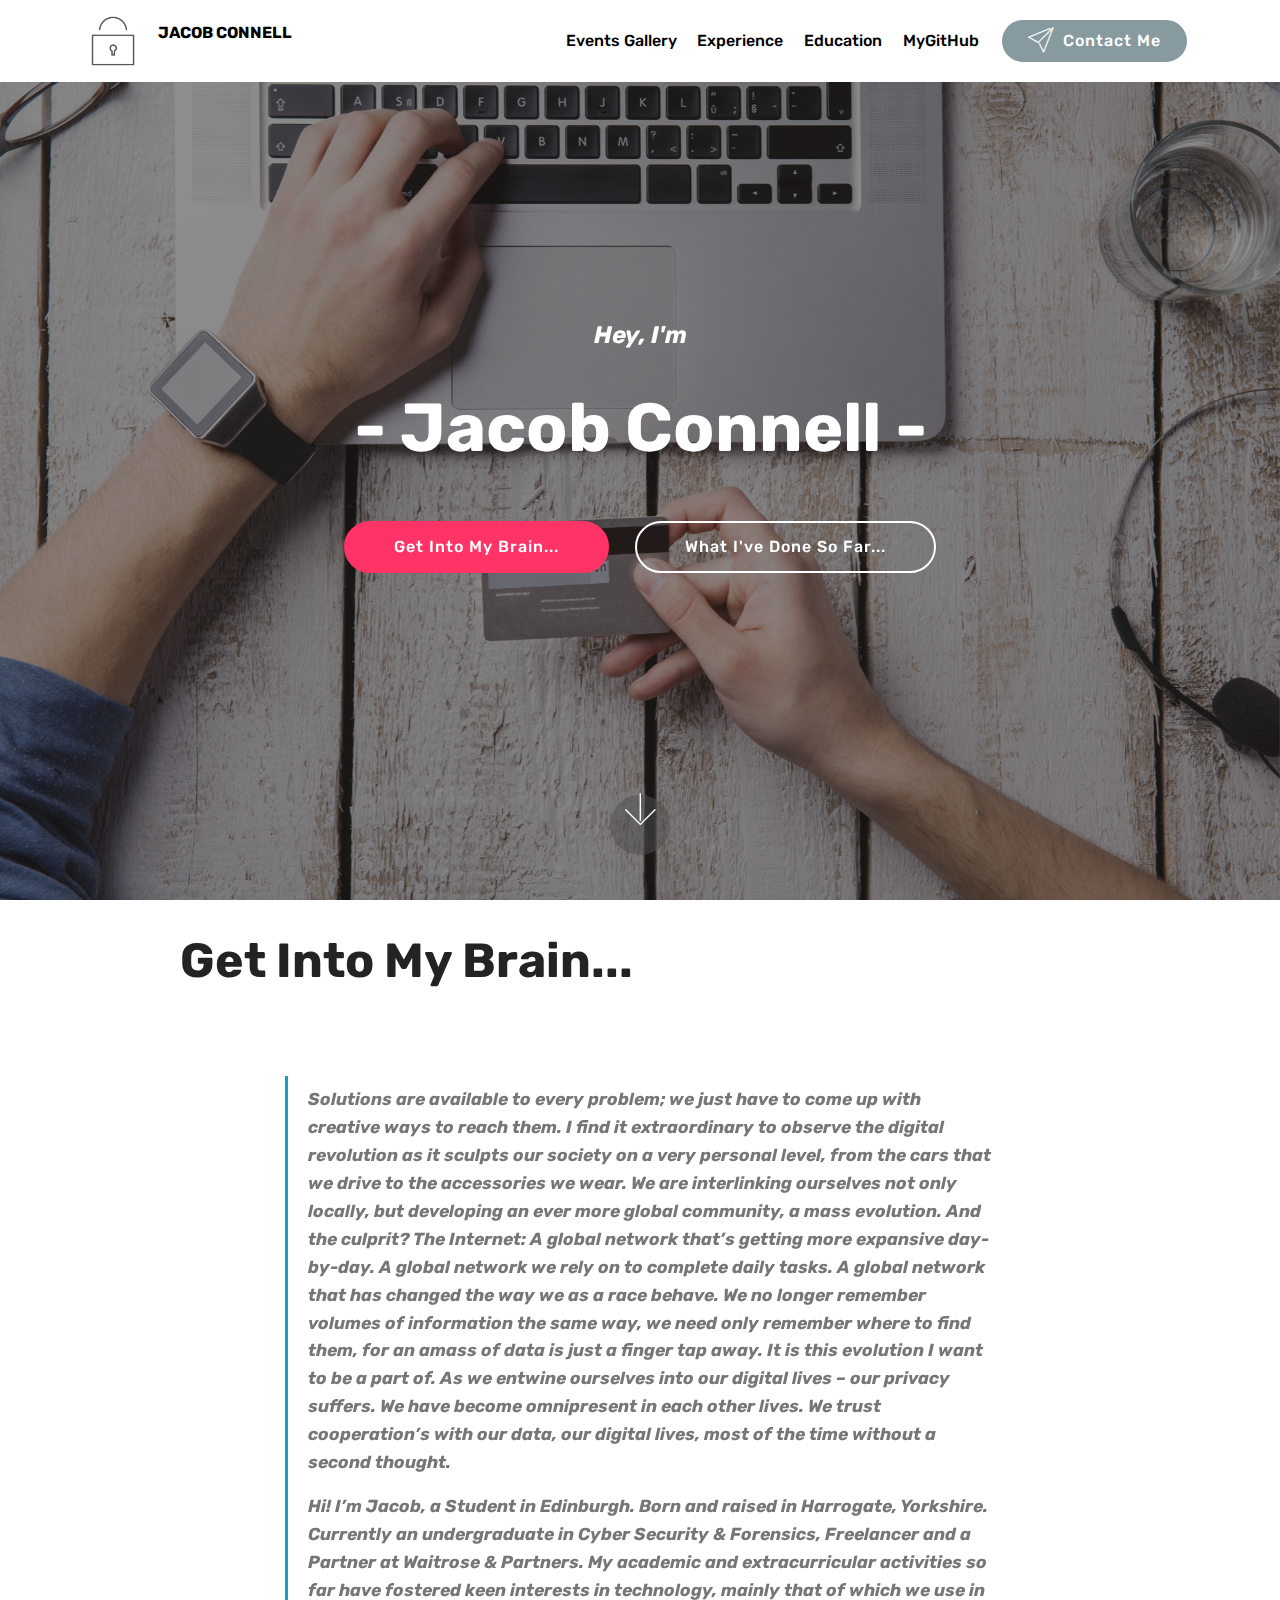
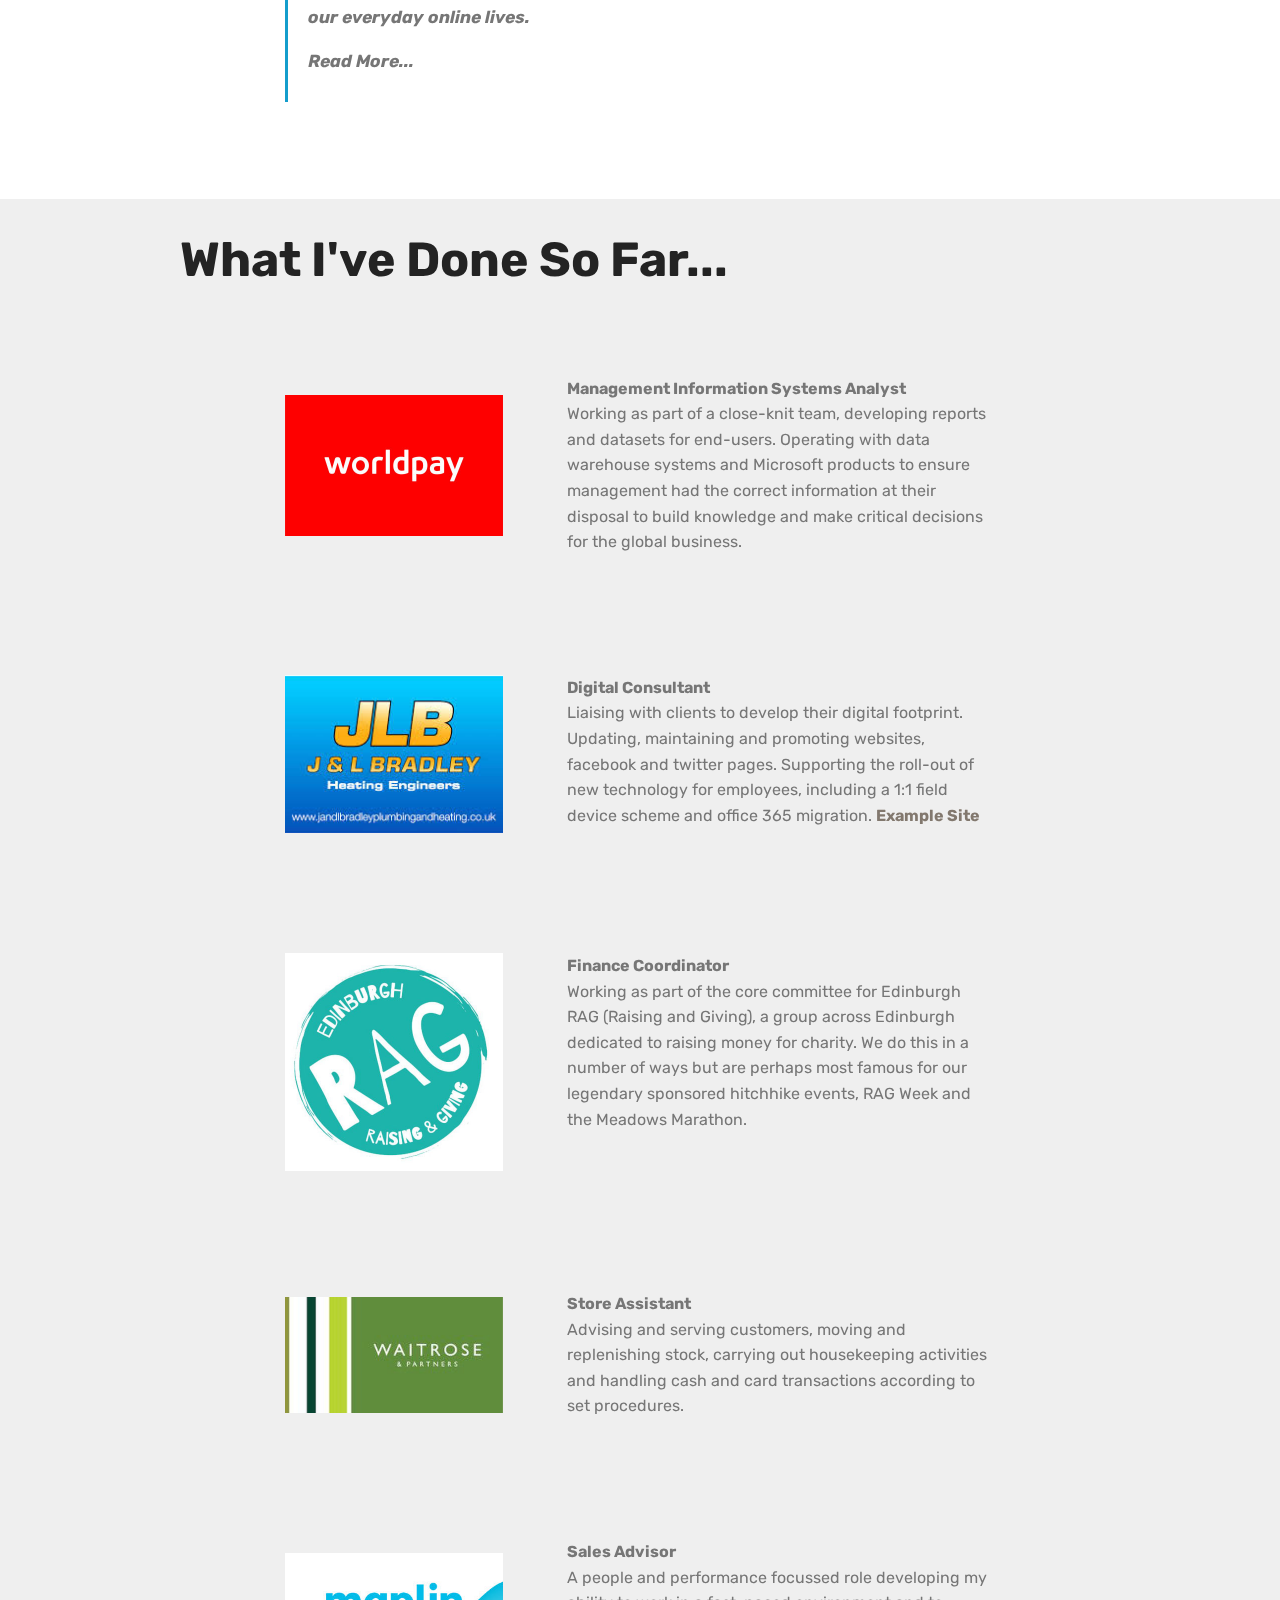
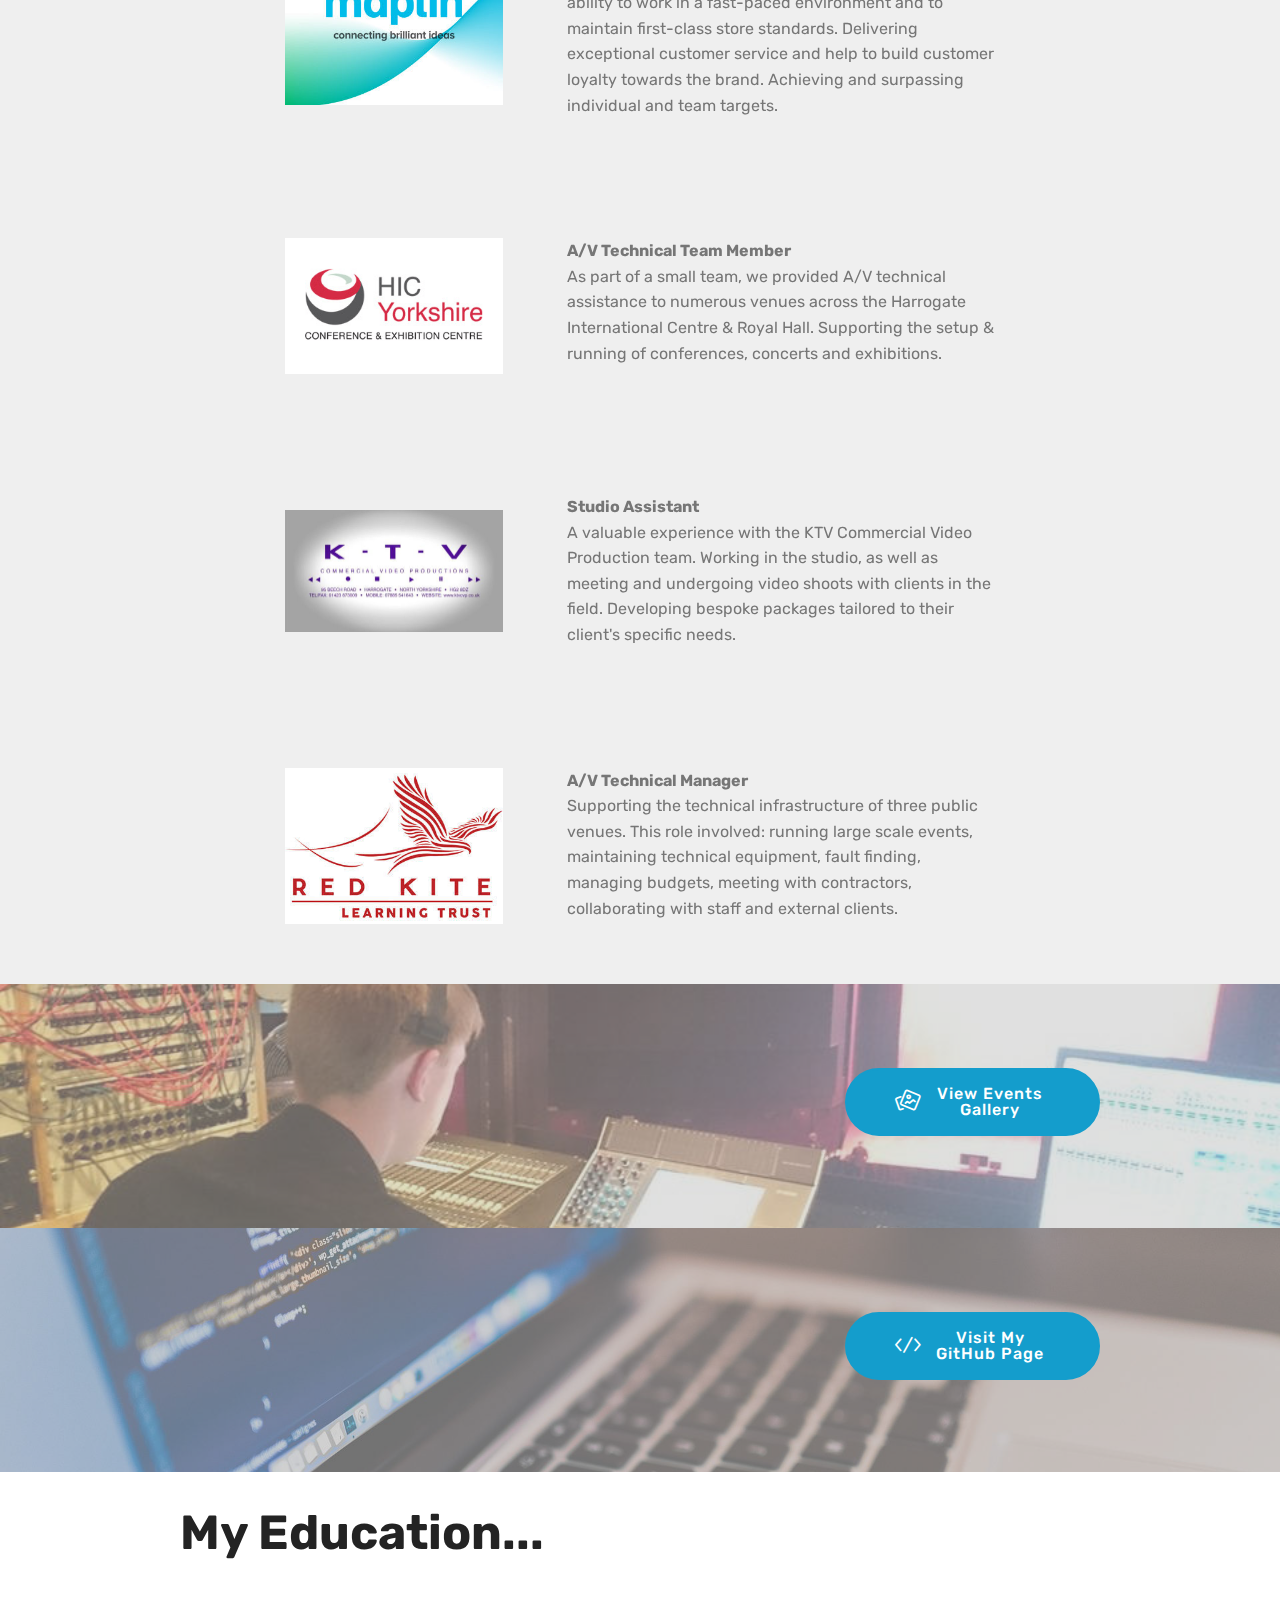
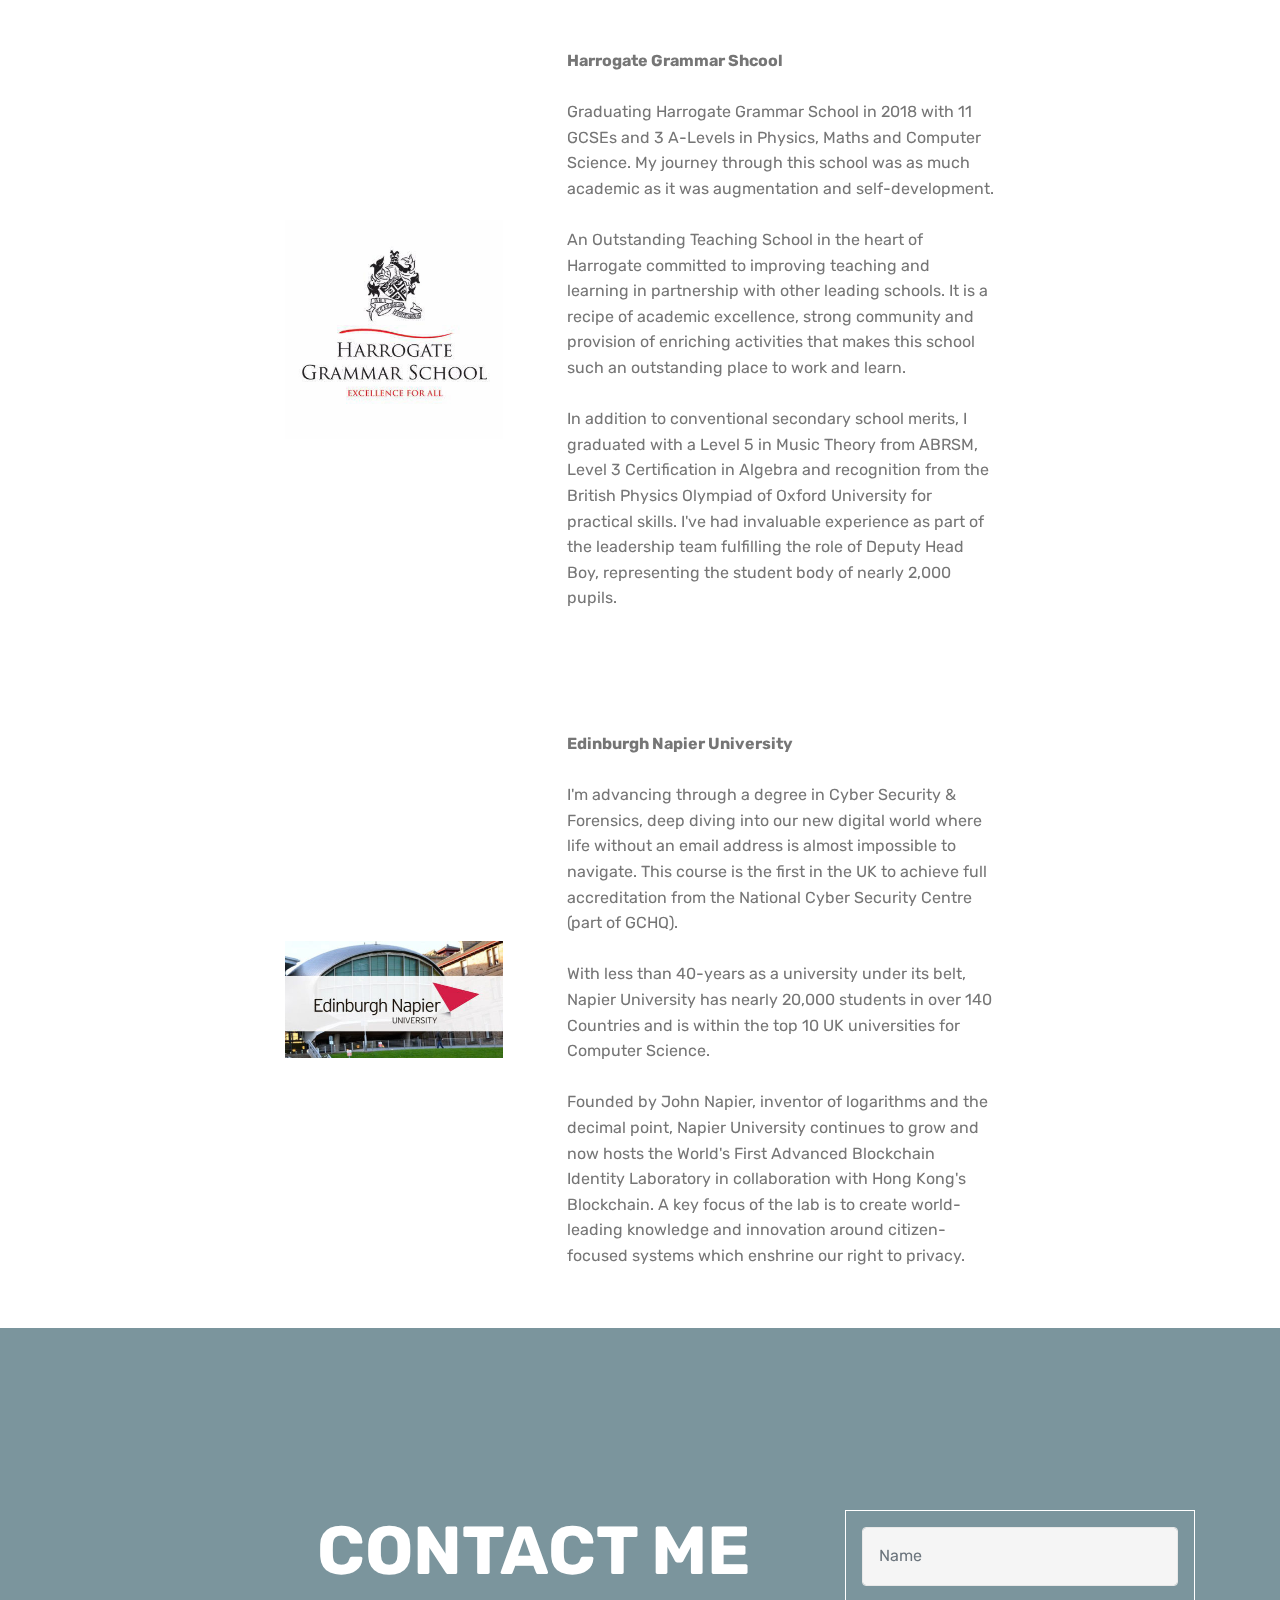
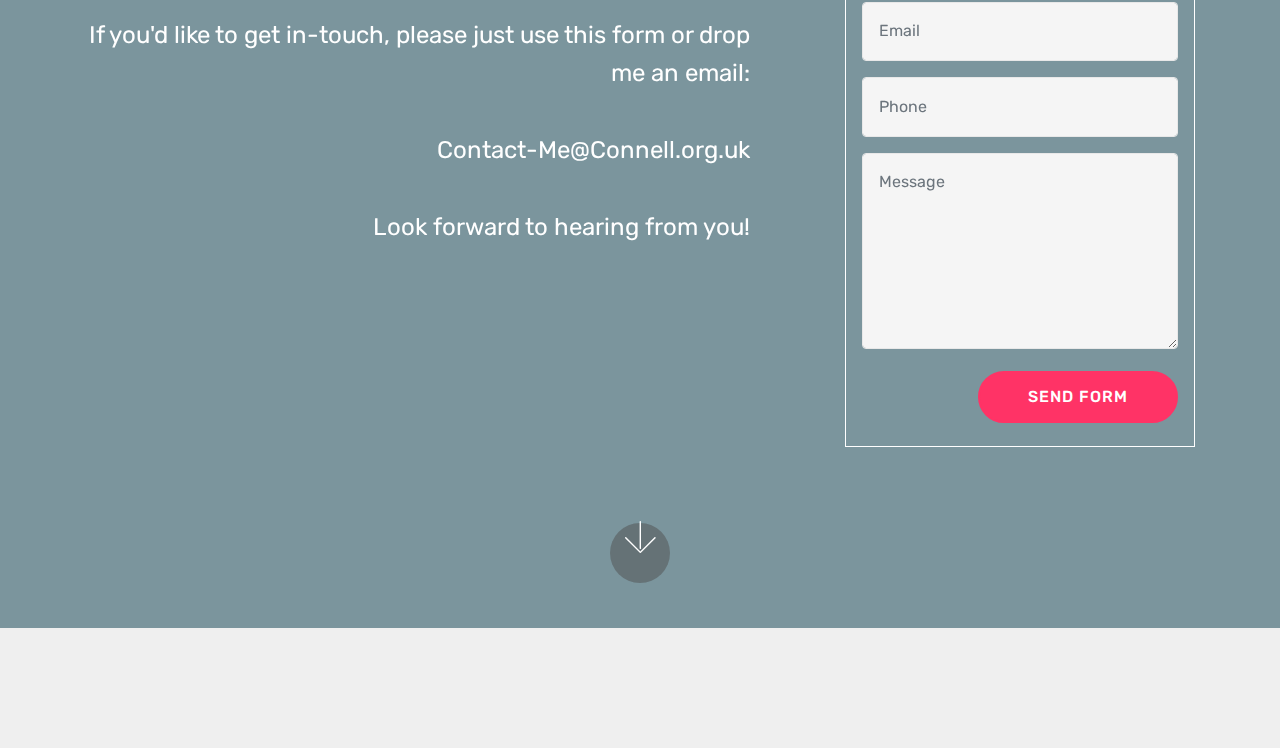
==== index.html @ 8066059d "create github pages" ====
<!DOCTYPE html>
<html >
<head>
  <!-- Site made with Mobirise Website Builder v4.9.1, https://mobirise.com -->
  <meta charset="UTF-8">
  <meta http-equiv="X-UA-Compatible" content="IE=edge">
  <meta name="generator" content="Mobirise v4.9.1, mobirise.com">
  <meta name="viewport" content="width=device-width, initial-scale=1, minimum-scale=1">
  <link rel="shortcut icon" href="assets/images/confidential-122x122.png" type="image/x-icon">
  <meta name="description" content="">
  <title>Home</title>
  <link rel="stylesheet" href="assets/web/assets/mobirise-icons-bold/mobirise-icons-bold.css">
  <link rel="stylesheet" href="assets/web/assets/mobirise-icons/mobirise-icons.css">
  <link rel="stylesheet" href="assets/tether/tether.min.css">
  <link rel="stylesheet" href="assets/bootstrap/css/bootstrap.min.css">
  <link rel="stylesheet" href="assets/bootstrap/css/bootstrap-grid.min.css">
  <link rel="stylesheet" href="assets/bootstrap/css/bootstrap-reboot.min.css">
  <link rel="stylesheet" href="assets/dropdown/css/style.css">
  <link rel="stylesheet" href="https://netdna.bootstrapcdn.com/font-awesome/4.0.3/css/font-awesome.css">
  <link rel="stylesheet" href="assets/social-feed-plugin/jquery.socialfeed.css">
  <link rel="stylesheet" href="assets/social-feed-plugin/style.css">
  <link rel="stylesheet" href="assets/theme/css/style.css">
  <link rel="stylesheet" href="assets/mobirise/css/mbr-additional.css" type="text/css">
  
  
  
</head>
<body>

<!-- Google Analytics -->
<!-- Global site tag (gtag.js) - Google Analytics -->
<script async src="https://www.googletagmanager.com/gtag/js?id=UA-133377759-1"></script>
<script>
  window.dataLayer = window.dataLayer || [];
  function gtag(){dataLayer.push(arguments);}
  gtag('js', new Date());

  gtag('config', 'UA-133377759-1');
</script>


<!-- /Google Analytics -->


  <section class="menu cid-rgsV8tblr8" once="menu" id="menu2-0">

    

    <nav class="navbar navbar-expand beta-menu navbar-dropdown align-items-center navbar-fixed-top navbar-toggleable-sm">
        <button class="navbar-toggler navbar-toggler-right" type="button" data-toggle="collapse" data-target="#navbarSupportedContent" aria-controls="navbarSupportedContent" aria-expanded="false" aria-label="Toggle navigation">
            <div class="hamburger">
                <span></span>
                <span></span>
                <span></span>
                <span></span>
            </div>
        </button>
        <div class="menu-logo">
            <div class="navbar-brand">
                <span class="navbar-logo">
                    <a href="#top">
                        <img src="assets/images/confidential-122x122.png" alt="Mobirise" title="" style="height: 4.1rem;">
                    </a>
                </span>
                <span class="navbar-caption-wrap"><a class="navbar-caption text-black display-4" href="index.html"><p>JACOB CONNELL&nbsp;&nbsp;&nbsp;&nbsp;</p></a></span>
            </div>
        </div>
        <div class="collapse navbar-collapse" id="navbarSupportedContent">
            <ul class="navbar-nav nav-dropdown" data-app-modern-menu="true"><li class="nav-item"><a class="nav-link link text-black display-4" href="page2.html#header16-d">
                        Events Gallery</a></li><li class="nav-item"><a class="nav-link link text-black display-4" href="index.html#header16-2">
                        Experience</a></li>
                <li class="nav-item">
                    <a class="nav-link link text-black display-4" href="index.html#header16-9">
                        Education</a>
                </li><li class="nav-item"><a class="nav-link link text-black display-4" href="https://github.com/CrypticJC" target="_blank">
                        MyGitHub</a></li></ul>
            <div class="navbar-buttons mbr-section-btn"><a class="btn btn-sm btn-warning display-4" href="mailto:Contact-Me@Connell.org.uk"><span class="mbri-paper-plane mbr-iconfont mbr-iconfont-btn"></span>
                    
                    Contact Me</a></div>
        </div>
    </nav>
</section>

<section class="engine"><a href="https://mobirise.info/m">free website design templates</a></section><section class="cid-rgsV8WTUc8 mbr-fullscreen mbr-parallax-background" id="header2-1">

    

    <div class="mbr-overlay" style="opacity: 0.5; background-color: rgb(35, 35, 35);"></div>

    <div class="container align-center">
        <div class="row justify-content-md-center">
            <div class="mbr-white col-md-10">
                <h1 class="mbr-section-title mbr-bold pb-3 mbr-fonts-style display-5"><em>
                    Hey, I'm</em><br></h1>
                
                <p class="mbr-text pb-3 mbr-fonts-style display-1"><strong>- Jacob Connell -</strong></p>
                <div class="mbr-section-btn"><a class="btn btn-md btn-secondary display-4" href="index.html#header16-g">Get Into My Brain...</a>
                    <a class="btn btn-md btn-white-outline display-4" href="index.html#header16-2">What I've Done So Far...</a></div>
            </div>
        </div>
    </div>
    <div class="mbr-arrow hidden-sm-down" aria-hidden="true">
        <a href="#next">
            <i class="mbri-down mbr-iconfont"></i>
        </a>
    </div>
</section>

<section class="header1 cid-rgtvoxZglr" id="header16-g">

    

    

    <div class="container">
        <div class="row justify-content-md-center">
            <div class="col-md-10 align-center">
                
                <h3 class="mbr-section-subtitle mbr-light pb-3 mbr-fonts-style display-2"><strong>
                    Get Into My Brain...</strong></h3>
                
                
            </div>
        </div>
    </div>

</section>

<section class="mbr-section article content1 cid-rgtvmTHCCK" id="content2-f">

     

    <div class="container">
        <div class="media-container-row">
            <div class="mbr-text col-12 col-md-8 mbr-fonts-style display-7">
                <blockquote><p><strong>Solutions are available to every problem; we just have to come up with creative ways to reach them. I find it extraordinary to observe the digital revolution as it sculpts our society on a very personal level, from the cars that we drive to the accessories we wear. We are interlinking ourselves not only locally, but developing an ever more global community, a mass evolution. And the culprit? The Internet: A global network that’s getting more expansive day-by-day. A global network we rely on to complete daily tasks. A global network that has changed the way we as a race behave. We no longer remember volumes of information the same way, we need only remember where to find them, for an amass of data is just a finger tap away. It is this evolution I want to be a part of. As we entwine ourselves into our digital lives – our privacy suffers. We have become omnipresent in each other lives. We trust cooperation’s with our data, our digital lives, most of the time without a second thought.&nbsp;</strong></p><p><strong>Hi! I’m Jacob, a Student in Edinburgh. Born and raised in Harrogate, Yorkshire. Currently an undergraduate in Cyber Security &amp; Forensics, Freelancer and a Partner at Waitrose &amp; Partners. My academic and extracurricular activities so far have fostered keen interests in technology, mainly that of which we use in our everyday online lives.</strong></p><p><strong>Read More...</strong></p></blockquote>
            </div>
        </div>
    </div>
</section>

<section class="header1 cid-rgt0qNgAYO" id="header16-2">

    

    

    <div class="container">
        <div class="row justify-content-md-center">
            <div class="col-md-10 align-center">
                
                <h3 class="mbr-section-subtitle mbr-light pb-3 mbr-fonts-style display-2"><strong>
                    What I've Done So Far...</strong></h3>
                
                
            </div>
        </div>
    </div>

</section>

<section class="mbr-section content6 cid-rgt3Viurbz" id="content6-3">
    
     
    
    <div class="container">
        <div class="media-container-row">
            <div class="col-12 col-md-8">
                <div class="media-container-row">
                    <div class="mbr-figure" style="width: 60%;">
                      <a href="https://www.worldpay.com/uk" target="_blank"><img src="assets/images/wp-logo-white-rgb-lowres-436x282.jpg" alt="" title=""></a>  
                    </div>
                    <div class="media-content">
                        <div class="mbr-section-text">
                            <p class="mbr-text mb-0 mbr-fonts-style display-7">
                               <strong>Management Information Systems Analyst&nbsp;</strong><br>Working as part of a close-knit team, developing reports and datasets for end-users. Operating with data warehouse systems and Microsoft products to ensure management had the correct information at their disposal to build knowledge and make critical decisions for the global business.&nbsp;<br></p>
                        </div>
                    </div>
                </div>
            </div>
        </div>
    </div>
</section>

<section class="mbr-section content6 cid-rgt6ATQPIJ" id="content6-5">
    
     
    
    <div class="container">
        <div class="media-container-row">
            <div class="col-12 col-md-8">
                <div class="media-container-row">
                    <div class="mbr-figure" style="width: 60%;">
                      <a href="http://www.jandlbradleyplumbingandheating.co.uk" target="_blank"><img src="assets/images/images-225x225.jpg" alt="" title=""></a>  
                    </div>
                    <div class="media-content">
                        <div class="mbr-section-text">
                            <p class="mbr-text mb-0 mbr-fonts-style display-7"><strong>Digital Consultant</strong><br>Liaising with clients to develop their digital footprint. Updating, maintaining and promoting websites, facebook and twitter pages. Supporting the roll-out of new technology for employees, including a 1:1 field device scheme and office 365 migration. <a href="http://www.jandlbradleyplumbingandheating.co.uk" target="_blank" class="text-info"><strong>Example Site</strong></a><br></p>
                        </div>
                    </div>
                </div>
            </div>
        </div>
    </div>
</section>

<section class="mbr-section content6 cid-rmAKHn7JYT" id="content6-d">
    
     
    
    <div class="container">
        <div class="media-container-row">
            <div class="col-12 col-md-8">
                <div class="media-container-row">
                    <div class="mbr-figure" style="width: 60%;">
                      <a href="https://www.edinburghrag.org.uk"><img src="assets/images/cee744cd48674732ab74bb85434cc885-436x436.jpg" alt="" title=""></a>  
                    </div>
                    <div class="media-content">
                        <div class="mbr-section-text">
                            <p class="mbr-text mb-0 mbr-fonts-style display-7">
                               <strong>Finance Coordinator&nbsp;</strong><br>Working as part of the core committee for Edinburgh RAG (Raising and Giving), a group across Edinburgh dedicated to raising money for charity. We do this in a number of ways but are perhaps most famous for our legendary sponsored hitchhike events, RAG Week and the Meadows Marathon.<br></p>
                        </div>
                    </div>
                </div>
            </div>
        </div>
    </div>
</section>

<section class="mbr-section content6 cid-rgt8DxY4X2" id="content6-6">
    
     
    
    <div class="container">
        <div class="media-container-row">
            <div class="col-12 col-md-8">
                <div class="media-container-row">
                    <div class="mbr-figure" style="width: 60%;">
                      <a href="https://waitrose.com" target="_blank"><img src="assets/images/waitrose-13178388707029-thumb-273x146.jpg" alt="" title=""></a>  
                    </div>
                    <div class="media-content">
                        <div class="mbr-section-text">
                            <p class="mbr-text mb-0 mbr-fonts-style display-7">
                               <strong>Store Assistant</strong><br>Advising and serving customers, moving and replenishing stock, carrying out housekeeping activities and handling cash and card transactions according to set procedures. <br></p>
                        </div>
                    </div>
                </div>
            </div>
        </div>
    </div>
</section>

<section class="mbr-section content6 cid-rgt99WGCuL" id="content6-7">
    
     
    
    <div class="container">
        <div class="media-container-row">
            <div class="col-12 col-md-8">
                <div class="media-container-row">
                    <div class="mbr-figure" style="width: 60%;">
                      <a href="https://www.maplin.co.uk" target="_blank"><img src="assets/images/pic12-368x256.jpg" alt="" title=""></a>  
                    </div>
                    <div class="media-content">
                        <div class="mbr-section-text">
                            <p class="mbr-text mb-0 mbr-fonts-style display-7">
                               <strong>Sales Advisor</strong><br>A people and performance focussed role developing my ability to work in a fast-paced environment and to maintain first-class store standards. Delivering exceptional customer service and help to build customer loyalty towards the brand. Achieving and surpassing individual and team targets.<br></p>
                        </div>
                    </div>
                </div>
            </div>
        </div>
    </div>
</section>

<section class="mbr-section content6 cid-rhHjctAVKd" id="content6-e">
    
     
    
    <div class="container">
        <div class="media-container-row">
            <div class="col-12 col-md-8">
                <div class="media-container-row">
                    <div class="mbr-figure" style="width: 60%;">
                      <a href="https://www.harrogateconventioncentre.co.uk" target="_blank"><img src="assets/images/hic-305x190.png" alt="" title=""></a>  
                    </div>
                    <div class="media-content">
                        <div class="mbr-section-text">
                            <p class="mbr-text mb-0 mbr-fonts-style display-7">
                               <strong>A/V Technical Team Member &nbsp;</strong><br>As part of a small team, we provided A/V technical assistance to numerous venues across the Harrogate International Centre &amp; Royal Hall. Supporting the setup &amp; running of conferences, concerts and exhibitions.&nbsp;<br></p>
                        </div>
                    </div>
                </div>
            </div>
        </div>
    </div>
</section>

<section class="mbr-section content6 cid-rhHjc05Zqj" id="content6-d">
    
     
    
    <div class="container">
        <div class="media-container-row">
            <div class="col-12 col-md-8">
                <div class="media-container-row">
                    <div class="mbr-figure" style="width: 60%;">
                      <a href="https://www.ktvcvp.co.uk/" target="_blank"><img src="assets/images/preview-436x245.jpg" alt="" title=""></a>  
                    </div>
                    <div class="media-content">
                        <div class="mbr-section-text">
                            <p class="mbr-text mb-0 mbr-fonts-style display-7">
                               <strong>Studio Assistant</strong><br>A valuable experience with the KTV Commercial Video Production team. Working in the studio, as well as meeting and undergoing video shoots with clients in the field. Developing bespoke packages tailored to their client's specific needs.&nbsp;<br></p>
                        </div>
                    </div>
                </div>
            </div>
        </div>
    </div>
</section>

<section class="mbr-section content6 cid-rhHjfNu4m3" id="content6-g">
    
     
    
    <div class="container">
        <div class="media-container-row">
            <div class="col-12 col-md-8">
                <div class="media-container-row">
                    <div class="mbr-figure" style="width: 60%;">
                      <a href="http://www.rklt.co.uk/" target="_blank"><img src="assets/images/red-kite-learning-trust-logo-354x253.jpg" alt="" title=""></a>  
                    </div>
                    <div class="media-content">
                        <div class="mbr-section-text">
                            <p class="mbr-text mb-0 mbr-fonts-style display-7">
                               <strong>A/V Technical Manager</strong><br>Supporting the technical infrastructure of three public venues. This role involved: running large scale events, maintaining technical equipment, fault finding, managing budgets, meeting with contractors, collaborating with staff and external clients.&nbsp;<br></p>
                        </div>
                    </div>
                </div>
            </div>
        </div>
    </div>
</section>

<section class="mbr-section info1 cid-rhSJeioAJo" id="info1-f">

    

    <div class="mbr-overlay" style="opacity: 0.5; background-color: rgb(193, 193, 193);">
    </div>
    <div class="container">
        <div class="row justify-content-center content-row">
            <div class="media-container-column title col-12 col-lg-7 col-md-6">
                
                
            </div>
            <div class="media-container-column col-12 col-lg-3 col-md-4">
                <div class="mbr-section-btn align-right py-4"><a class="btn btn-primary display-4" href="page2.html#header16-d"><span class="mbrib-image-gallery mbr-iconfont mbr-iconfont-btn"></span>View Events Gallery</a></div>
            </div>
        </div>
    </div>
</section>

<section class="mbr-section info1 cid-rhSLltvvOw" id="info1-d">

    

    <div class="mbr-overlay" style="opacity: 0.5; background-color: rgb(193, 193, 193);">
    </div>
    <div class="container">
        <div class="row justify-content-center content-row">
            <div class="media-container-column title col-12 col-lg-7 col-md-6">
                
                
            </div>
            <div class="media-container-column col-12 col-lg-3 col-md-4">
                <div class="mbr-section-btn align-right py-4"><a class="btn btn-primary display-4" href="https://github.com/CrypticJC" target="_blank"><span class="mbrib-code mbr-iconfont mbr-iconfont-btn"></span>Visit My GitHub Page</a></div>
            </div>
        </div>
    </div>
</section>

<section class="header1 cid-rgtczKcoGh" id="header16-9">

    

    

    <div class="container">
        <div class="row justify-content-md-center">
            <div class="col-md-10 align-center">
                
                <h3 class="mbr-section-subtitle mbr-light pb-3 mbr-fonts-style display-2"><strong>My Education...</strong></h3>
                
                
            </div>
        </div>
    </div>

</section>

<section class="mbr-section content6 cid-rgtcH4hnaT" id="content6-a">
    
     
    
    <div class="container">
        <div class="media-container-row">
            <div class="col-12 col-md-8">
                <div class="media-container-row">
                    <div class="mbr-figure" style="width: 60%;">
                      <a href="https://www.harrogategrammar.co.uk" target="_blank"><img src="assets/images/2bhdkral-400x400-400x400.jpg" alt="" title=""></a>  
                    </div>
                    <div class="media-content">
                        <div class="mbr-section-text">
                            <p class="mbr-text mb-0 mbr-fonts-style display-7">
                               <strong>Harrogate Grammar Shcool</strong><br><br>Graduating Harrogate Grammar School in 2018 with 11 GCSEs and 3 A-Levels in Physics, Maths and Computer Science. My journey through this school was as much academic as it was augmentation and self-development. <br><br>An Outstanding Teaching School in the heart of Harrogate committed to improving teaching and learning in partnership with other leading schools. It is a recipe of academic excellence, strong community and provision of enriching activities that makes this school such an outstanding place to work and learn. <br><br>In addition to conventional secondary school merits, I graduated with a Level 5 in Music Theory from ABRSM, Level 3 Certification in Algebra and recognition from the British Physics Olympiad of Oxford University for practical skills. I've had invaluable experience as part of the leadership team fulfilling the role of Deputy Head Boy, representing the student body of nearly 2,000 pupils.&nbsp;<br></p>
                        </div>
                    </div>
                </div>
            </div>
        </div>
    </div>
</section>

<section class="mbr-section content6 cid-rgtiTeQHl2" id="content6-b">
    
     
    
    <div class="container">
        <div class="media-container-row">
            <div class="col-12 col-md-8">
                <div class="media-container-row">
                    <div class="mbr-figure" style="width: 60%;">
                      <a href="https://www.napier.ac.uk" target="_blank"><img src="assets/images/edinburgh-napier-university-436x233.jpg" alt="" title=""></a>  
                    </div>
                    <div class="media-content">
                        <div class="mbr-section-text">
                            <p class="mbr-text mb-0 mbr-fonts-style display-7">
                               <strong>Edinburgh Napier University</strong><br><br>I'm advancing through a degree in Cyber Security &amp; Forensics, deep diving into our new digital world where life without an email address is almost impossible to navigate. This course is the first in the UK to achieve full accreditation from the National Cyber Security Centre (part of GCHQ).<br><br>With less than 40-years as a university under its belt, Napier University has nearly 20,000 students in over 140 Countries and is within the top 10 UK universities for Computer Science.<br><br>Founded by John Napier, inventor of logarithms and the decimal point, Napier University continues to grow and now hosts the World's First Advanced Blockchain Identity Laboratory in collaboration with Hong Kong's Blockchain. A key focus of the lab is to create world-leading knowledge and innovation around citizen-focused systems which enshrine our right to privacy.<br></p>
                        </div>
                    </div>
                </div>
            </div>
        </div>
    </div>
</section>

<section class="cid-rgtuhrLI1H mbr-fullscreen mbr-parallax-background" id="header15-e">

    

    <div class="mbr-overlay" style="opacity: 0.5; background-color: rgb(7, 59, 76);"></div>

    <div class="container align-right">
<div class="row">
    <div class="mbr-white col-lg-8 col-md-7 content-container">
        <h1 class="mbr-section-title mbr-bold pb-3 mbr-fonts-style display-1">
            CONTACT ME</h1>
        <p class="mbr-text pb-3 mbr-fonts-style display-5">If you'd like to get in-touch, please just use this form or drop me an email:<br><br>Contact-Me@Connell.org.uk<br><br>Look forward to hearing from you!</p>
    </div>
    <div class="col-lg-4 col-md-5">
    <div class="form-container">
        <div class="media-container-column" data-form-type="formoid">
            <div data-form-alert="" hidden="" class="align-center">Thank you. I'll be in touch!</div>
            <form class="mbr-form" action="https://mobirise.com/" method="post" data-form-title="Mobirise Form"><input type="hidden" name="email" data-form-email="true" value="obq/fTktFQNxsVE9A/obLQ/UgMu9L3FNLeOpZWq+r3o//fzdcBiMfyvhfM/x3fYLX/uTagzudCSTFs/Z91WIkSFaP5gXu/lCQs1UZa+5ivKCmRbARA3VLLshU1Nvg1e+">
                <div data-for="name">
                    <div class="form-group">
                        <input type="text" class="form-control px-3" name="name" data-form-field="Name" placeholder="Name" required="" id="name-header15-e">
                    </div>
                </div>
                <div data-for="email">
                    <div class="form-group">
                        <input type="email" class="form-control px-3" name="email" data-form-field="Email" placeholder="Email" required="" id="email-header15-e">
                    </div>
                </div>
                <div data-for="phone">
                    <div class="form-group">
                        <input type="tel" class="form-control px-3" name="phone" data-form-field="Phone" placeholder="Phone" id="phone-header15-e">
                    </div>
                </div>
                <div class="form-group" data-for="message">
                    <textarea type="text" class="form-control px-3" name="message" rows="7" placeholder="Message" data-form-field="Message" id="message-header15-e"></textarea>
                </div>
                <span class="input-group-btn">
                    <button href="" type="submit" class="btn btn-secondary btn-form display-4">SEND FORM</button>
                </span>
            </form>
        </div>
    </div>
    </div>
</div>
    </div>
    <div class="mbr-arrow hidden-sm-down" aria-hidden="true">
        <a href="#next">
            <i class="mbri-down mbr-iconfont"></i>
        </a>
    </div>
</section>

<section class="mbr-social-feed loading" id="feed-c" data-facebook="" data-twitter="CrypticJC11" data-google="" data-posts="10" data-youtube="" data-rv-view="42" style="background-color: rgb(239, 239, 239); padding-top: 80px; padding-bottom: 40px;">
    
    <img class="social-feed-container-loading" alt="" src="assets/images/loading.svg">
    <div class="social-feed-container">
    </div>
</section>


  <script src="assets/web/assets/jquery/jquery.min.js"></script>
  <script src="assets/popper/popper.min.js"></script>
  <script src="assets/tether/tether.min.js"></script>
  <script src="assets/bootstrap/js/bootstrap.min.js"></script>
  <script src="assets/dropdown/js/script.min.js"></script>
  <script src="assets/touchswipe/jquery.touch-swipe.min.js"></script>
  <script src="assets/parallax/jarallax.min.js"></script>
  <script src="assets/smoothscroll/smooth-scroll.js"></script>
  <script src="assets/social-feed-plugin/codebird.min.js"></script>
  <script src="assets/social-feed-plugin/moment.js"></script>
  <script src="assets/social-feed-plugin/en-gb.js"></script>
  <script src="assets/social-feed-plugin/doT.js"></script>
  <script src="assets/social-feed-plugin/jquery.socialfeed.js"></script>
  <script src="assets/social-feed-plugin/main.js"></script>
  <script src="assets/theme/js/script.js"></script>
  <script src="assets/formoid/formoid.min.js"></script>
  
  
</body>
</html>
---- assets/web/assets/mobirise-icons-bold/mobirise-icons-bold.css ----
@font-face {
  font-family: 'mobirise-icons-bold';
  src:  url('mobirise-icons-bold.eot?m1l4yr');
  src:  url('mobirise-icons-bold.eot?m1l4yr#iefix') format('embedded-opentype'),
    url('mobirise-icons-bold.ttf?m1l4yr') format('truetype'),
    url('mobirise-icons-bold.woff?m1l4yr') format('woff'),
    url('mobirise-icons-bold.svg?m1l4yr#mobirise-icons-bold') format('svg');
  font-weight: normal;
  font-style: normal;
}

[class^="mbrib-"], [class*="mbrib-"] {
  /* use !important to prevent issues with browser extensions that change fonts */
  font-family: 'mobirise-icons-bold' !important;
  speak: none;
  font-style: normal;
  font-weight: normal;
  font-variant: normal;
  text-transform: none;
  line-height: 1;

  /* Better Font Rendering =========== */
  -webkit-font-smoothing: antialiased;
  -moz-osx-font-smoothing: grayscale;
}

.mbrib-add-submenu:before {
  content: "\e900";
}
.mbrib-alert:before {
  content: "\e901";
}
.mbrib-align-center:before {
  content: "\e902";
}
.mbrib-align-justify:before {
  content: "\e903";
}
.mbrib-align-left:before {
  content: "\e904";
}
.mbrib-align-right:before {
  content: "\e905";
}
.mbrib-android:before {
  content: "\e906";
}
.mbrib-apple:before {
  content: "\e907";
}
.mbrib-arrow-down:before {
  content: "\e908";
}
.mbrib-arrow-next:before {
  content: "\e909";
}
.mbrib-arrow-prev:before {
  content: "\e90a";
}
.mbrib-arrow-up:before {
  content: "\e90b";
}
.mbrib-bold:before {
  content: "\e90c";
}
.mbrib-bookmark:before {
  content: "\e90d";
}
.mbrib-bootstrap:before {
  content: "\e90e";
}
.mbrib-briefcase:before {
  content: "\e90f";
}
.mbrib-browse:before {
  content: "\e910";
}
.mbrib-bulleted-list:before {
  content: "\e911";
}
.mbrib-calendar:before {
  content: "\e912";
}
.mbrib-camera:before {
  content: "\e913";
}
.mbrib-cart-add:before {
  content: "\e914";
}
.mbrib-cart-full:before {
  content: "\e915";
}
.mbrib-cash:before {
  content: "\e916";
}
.mbrib-change-style:before {
  content: "\e917";
}
.mbrib-chat:before {
  content: "\e918";
}
.mbrib-clock:before {
  content: "\e919";
}
.mbrib-close:before {
  content: "\e91a";
}
.mbrib-cloud:before {
  content: "\e91b";
}
.mbrib-code:before {
  content: "\e91c";
}
.mbrib-contact-form:before {
  content: "\e91d";
}
.mbrib-credit-card:before {
  content: "\e91e";
}
.mbrib-cursor-click:before {
  content: "\e91f";
}
.mbrib-cust-feedback:before {
  content: "\e920";
}
.mbrib-database:before {
  content: "\e921";
}
.mbrib-delivery:before {
  content: "\e922";
}
.mbrib-desktop:before {
  content: "\e923";
}
.mbrib-devices:before {
  content: "\e924";
}
.mbrib-down:before {
  content: "\e925";
}
.mbrib-download:before {
  content: "\e926";
}
.mbrib-drag-n-drop:before {
  content: "\e927";
}
.mbrib-drag-n-drop2:before {
  content: "\e928";
}
.mbrib-edit:before {
  content: "\e929";
}
.mbrib-edit2:before {
  content: "\e92a";
}
.mbrib-error:before {
  content: "\e92b";
}
.mbrib-extension:before {
  content: "\e92c";
}
.mbrib-features:before {
  content: "\e92d";
}
.mbrib-file:before {
  content: "\e92e";
}
.mbrib-flag:before {
  content: "\e92f";
}
.mbrib-folder:before {
  content: "\e930";
}
.mbrib-gift:before {
  content: "\e931";
}
.mbrib-github:before {
  content: "\e932";
}
.mbrib-globe-2:before {
  content: "\e933";
}
.mbrib-globe:before {
  content: "\e934";
}
.mbrib-growing-chart:before {
  content: "\e935";
}
.mbrib-hearth:before {
  content: "\e936";
}
.mbrib-help:before {
  content: "\e937";
}
.mbrib-home:before {
  content: "\e938";
}
.mbrib-hot-cup:before {
  content: "\e939";
}
.mbrib-idea:before {
  content: "\e93a";
}
.mbrib-image-gallery:before {
  content: "\e93b";
}
.mbrib-image-slider:before {
  content: "\e93c";
}
.mbrib-info:before {
  content: "\e93d";
}
.mbrib-italic:before {
  content: "\e93e";
}
.mbrib-key:before {
  content: "\e93f";
}
.mbrib-laptop:before {
  content: "\e940";
}
.mbrib-layers:before {
  content: "\e941";
}
.mbrib-left-right:before {
  content: "\e942";
}
.mbrib-left:before {
  content: "\e943";
}
.mbrib-letter:before {
  content: "\e944";
}
.mbrib-like:before {
  content: "\e945";
}
.mbrib-link:before {
  content: "\e946";
}
.mbrib-lock:before {
  content: "\e947";
}
.mbrib-login:before {
  content: "\e948";
}
.mbrib-logout:before {
  content: "\e949";
}
.mbrib-magic-stick:before {
  content: "\e94a";
}
.mbrib-map-pin:before {
  content: "\e94b";
}
.mbrib-menu:before {
  content: "\e94c";
}
.mbrib-mobile:before {
  content: "\e94d";
}
.mbrib-mobile2:before {
  content: "\e94e";
}
.mbrib-mobirise:before {
  content: "\e94f";
}
.mbrib-more-horizontal:before {
  content: "\e950";
}
.mbrib-more-vertical:before {
  content: "\e951";
}
.mbrib-music:before {
  content: "\e952";
}
.mbrib-new-file:before {
  content: "\e953";
}
.mbrib-numbered-list:before {
  content: "\e954";
}
.mbrib-opened-folder:before {
  content: "\e955";
}
.mbrib-pages:before {
  content: "\e956";
}
.mbrib-paper-plane:before {
  content: "\e957";
}
.mbrib-paperclip:before {
  content: "\e958";
}
.mbrib-photo:before {
  content: "\e959";
}
.mbrib-photos:before {
  content: "\e95a";
}
.mbrib-pin:before {
  content: "\e95b";
}
.mbrib-play:before {
  content: "\e95c";
}
.mbrib-plus:before {
  content: "\e95d";
}
.mbrib-preview:before {
  content: "\e95e";
}
.mbrib-print:before {
  content: "\e95f";
}
.mbrib-protect:before {
  content: "\e960";
}
.mbrib-question:before {
  content: "\e961";
}
.mbrib-quote-left:before {
  content: "\e962";
}
.mbrib-quote-right:before {
  content: "\e963";
}
.mbrib-redo:before {
  content: "\e964";
}
.mbrib-refresh:before {
  content: "\e965";
}
.mbrib-responsive:before {
  content: "\e966";
}
.mbrib-right:before {
  content: "\e967";
}
.mbrib-rocket:before {
  content: "\e968";
}
.mbrib-sad-face:before {
  content: "\e969";
}
.mbrib-sale:before {
  content: "\e96a";
}
.mbrib-save:before {
  content: "\e96b";
}
.mbrib-search:before {
  content: "\e96c";
}
.mbrib-setting:before {
  content: "\e96d";
}
.mbrib-setting2:before {
  content: "\e96e";
}
.mbrib-setting3:before {
  content: "\e96f";
}
.mbrib-share:before {
  content: "\e970";
}
.mbrib-shopping-bag:before {
  content: "\e971";
}
.mbrib-shopping-basket:before {
  content: "\e972";
}
.mbrib-shopping-cart:before {
  content: "\e973";
}
.mbrib-sites:before {
  content: "\e974";
}
.mbrib-smile-face:before {
  content: "\e975";
}
.mbrib-speed:before {
  content: "\e976";
}
.mbrib-star:before {
  content: "\e977";
}
.mbrib-success:before {
  content: "\e978";
}
.mbrib-sun:before {
  content: "\e979";
}
.mbrib-sun2:before {
  content: "\e97a";
}
.mbrib-tablet-vertical:before {
  content: "\e97b";
}
.mbrib-tablet:before {
  content: "\e97c";
}
.mbrib-target:before {
  content: "\e97d";
}
.mbrib-timer:before {
  content: "\e97e";
}
.mbrib-to-ftp:before {
  content: "\e97f";
}
.mbrib-to-local-drive:before {
  content: "\e980";
}
.mbrib-touch-swipe:before {
  content: "\e981";
}
.mbrib-touch:before {
  content: "\e982";
}
.mbrib-trash:before {
  content: "\e983";
}
.mbrib-underline:before {
  content: "\e984";
}
.mbrib-undo:before {
  content: "\e985";
}
.mbrib-unlink:before {
  content: "\e986";
}
.mbrib-unlock:before {
  content: "\e987";
}
.mbrib-up-down:before {
  content: "\e988";
}
.mbrib-up:before {
  content: "\e989";
}
.mbrib-update:before {
  content: "\e98a";
}
.mbrib-upload:before {
  content: "\e98b";
}
.mbrib-user:before {
  content: "\e98c";
}
.mbrib-user2:before {
  content: "\e98d";
}
.mbrib-users:before {
  content: "\e98e";
}
.mbrib-video-play:before {
  content: "\e98f";
}
.mbrib-video:before {
  content: "\e990";
}
.mbrib-watch:before {
  content: "\e991";
}
.mbrib-website-theme:before {
  content: "\e992";
}
.mbrib-wifi:before {
  content: "\e993";
}
.mbrib-windows:before {
  content: "\e994";
}
.mbrib-zoom-out:before {
  content: "\e995";
}
---- assets/web/assets/mobirise-icons/mobirise-icons.css ----
@font-face {
  font-family: 'MobiriseIcons';
  src:  url('mobirise-icons.eot?spat4u');
  src:  url('mobirise-icons.eot?spat4u#iefix') format('embedded-opentype'),
    url('mobirise-icons.ttf?spat4u') format('truetype'),
    url('mobirise-icons.woff?spat4u') format('woff'),
    url('mobirise-icons.svg?spat4u#MobiriseIcons') format('svg');
  font-weight: normal;
  font-style: normal;
}

[class^="mbri-"], [class*=" mbri-"] {
  /* use !important to prevent issues with browser extensions that change fonts */
  font-family: MobiriseIcons !important;
  speak: none;
  font-style: normal;
  font-weight: normal;
  font-variant: normal;
  text-transform: none;
  line-height: 1;

  /* Better Font Rendering =========== */
  -webkit-font-smoothing: antialiased;
  -moz-osx-font-smoothing: grayscale;
}

.mbri-add-submenu:before {
  content: "\e900";
}
.mbri-alert:before {
  content: "\e901";
}
.mbri-align-center:before {
  content: "\e902";
}
.mbri-align-justify:before {
  content: "\e903";
}
.mbri-align-left:before {
  content: "\e904";
}
.mbri-align-right:before {
  content: "\e905";
}
.mbri-android:before {
  content: "\e906";
}
.mbri-apple:before {
  content: "\e907";
}
.mbri-arrow-down:before {
  content: "\e908";
}
.mbri-arrow-next:before {
  content: "\e909";
}
.mbri-arrow-prev:before {
  content: "\e90a";
}
.mbri-arrow-up:before {
  content: "\e90b";
}
.mbri-bold:before {
  content: "\e90c";
}
.mbri-bookmark:before {
  content: "\e90d";
}
.mbri-bootstrap:before {
  content: "\e90e";
}
.mbri-briefcase:before {
  content: "\e90f";
}
.mbri-browse:before {
  content: "\e910";
}
.mbri-bulleted-list:before {
  content: "\e911";
}
.mbri-calendar:before {
  content: "\e912";
}
.mbri-camera:before {
  content: "\e913";
}
.mbri-cart-add:before {
  content: "\e914";
}
.mbri-cart-full:before {
  content: "\e915";
}
.mbri-cash:before {
  content: "\e916";
}
.mbri-change-style:before {
  content: "\e917";
}
.mbri-chat:before {
  content: "\e918";
}
.mbri-clock:before {
  content: "\e919";
}
.mbri-close:before {
  content: "\e91a";
}
.mbri-cloud:before {
  content: "\e91b";
}
.mbri-code:before {
  content: "\e91c";
}
.mbri-contact-form:before {
  content: "\e91d";
}
.mbri-credit-card:before {
  content: "\e91e";
}
.mbri-cursor-click:before {
  content: "\e91f";
}
.mbri-cust-feedback:before {
  content: "\e920";
}
.mbri-database:before {
  content: "\e921";
}
.mbri-delivery:before {
  content: "\e922";
}
.mbri-desktop:before {
  content: "\e923";
}
.mbri-devices:before {
  content: "\e924";
}
.mbri-down:before {
  content: "\e925";
}
.mbri-download:before {
  content: "\e989";
}
.mbri-drag-n-drop:before {
  content: "\e927";
}
.mbri-drag-n-drop2:before {
  content: "\e928";
}
.mbri-edit:before {
  content: "\e929";
}
.mbri-edit2:before {
  content: "\e92a";
}
.mbri-error:before {
  content: "\e92b";
}
.mbri-extension:before {
  content: "\e92c";
}
.mbri-features:before {
  content: "\e92d";
}
.mbri-file:before {
  content: "\e92e";
}
.mbri-flag:before {
  content: "\e92f";
}
.mbri-folder:before {
  content: "\e930";
}
.mbri-gift:before {
  content: "\e931";
}
.mbri-github:before {
  content: "\e932";
}
.mbri-globe:before {
  content: "\e933";
}
.mbri-globe-2:before {
  content: "\e934";
}
.mbri-growing-chart:before {
  content: "\e935";
}
.mbri-hearth:before {
  content: "\e936";
}
.mbri-help:before {
  content: "\e937";
}
.mbri-home:before {
  content: "\e938";
}
.mbri-hot-cup:before {
  content: "\e939";
}
.mbri-idea:before {
  content: "\e93a";
}
.mbri-image-gallery:before {
  content: "\e93b";
}
.mbri-image-slider:before {
  content: "\e93c";
}
.mbri-info:before {
  content: "\e93d";
}
.mbri-italic:before {
  content: "\e93e";
}
.mbri-key:before {
  content: "\e93f";
}
.mbri-laptop:before {
  content: "\e940";
}
.mbri-layers:before {
  content: "\e941";
}
.mbri-left-right:before {
  content: "\e942";
}
.mbri-left:before {
  content: "\e943";
}
.mbri-letter:before {
  content: "\e944";
}
.mbri-like:before {
  content: "\e945";
}
.mbri-link:before {
  content: "\e946";
}
.mbri-lock:before {
  content: "\e947";
}
.mbri-login:before {
  content: "\e948";
}
.mbri-logout:before {
  content: "\e949";
}
.mbri-magic-stick:before {
  content: "\e94a";
}
.mbri-map-pin:before {
  content: "\e94b";
}
.mbri-menu:before {
  content: "\e94c";
}
.mbri-mobile:before {
  content: "\e94d";
}
.mbri-mobile2:before {
  content: "\e94e";
}
.mbri-mobirise:before {
  content: "\e94f";
}
.mbri-more-horizontal:before {
  content: "\e950";
}
.mbri-more-vertical:before {
  content: "\e951";
}
.mbri-music:before {
  content: "\e952";
}
.mbri-new-file:before {
  content: "\e953";
}
.mbri-numbered-list:before {
  content: "\e954";
}
.mbri-opened-folder:before {
  content: "\e955";
}
.mbri-pages:before {
  content: "\e956";
}
.mbri-paper-plane:before {
  content: "\e957";
}
.mbri-paperclip:before {
  content: "\e958";
}
.mbri-photo:before {
  content: "\e959";
}
.mbri-photos:before {
  content: "\e95a";
}
.mbri-pin:before {
  content: "\e95b";
}
.mbri-play:before {
  content: "\e95c";
}
.mbri-plus:before {
  content: "\e95d";
}
.mbri-preview:before {
  content: "\e95e";
}
.mbri-print:before {
  content: "\e95f";
}
.mbri-protect:before {
  content: "\e960";
}
.mbri-question:before {
  content: "\e961";
}
.mbri-quote-left:before {
  content: "\e962";
}
.mbri-quote-right:before {
  content: "\e963";
}
.mbri-refresh:before {
  content: "\e964";
}
.mbri-responsive:before {
  content: "\e965";
}
.mbri-right:before {
  content: "\e966";
}
.mbri-rocket:before {
  content: "\e967";
}
.mbri-sad-face:before {
  content: "\e968";
}
.mbri-sale:before {
  content: "\e969";
}
.mbri-save:before {
  content: "\e96a";
}
.mbri-search:before {
  content: "\e96b";
}
.mbri-setting:before {
  content: "\e96c";
}
.mbri-setting2:before {
  content: "\e96d";
}
.mbri-setting3:before {
  content: "\e96e";
}
.mbri-share:before {
  content: "\e96f";
}
.mbri-shopping-bag:before {
  content: "\e970";
}
.mbri-shopping-basket:before {
  content: "\e971";
}
.mbri-shopping-cart:before {
  content: "\e972";
}
.mbri-sites:before {
  content: "\e973";
}
.mbri-smile-face:before {
  content: "\e974";
}
.mbri-speed:before {
  content: "\e975";
}
.mbri-star:before {
  content: "\e976";
}
.mbri-success:before {
  content: "\e977";
}
.mbri-sun:before {
  content: "\e978";
}
.mbri-sun2:before {
  content: "\e979";
}
.mbri-tablet:before {
  content: "\e97a";
}
.mbri-tablet-vertical:before {
  content: "\e97b";
}
.mbri-target:before {
  content: "\e97c";
}
.mbri-timer:before {
  content: "\e97d";
}
.mbri-to-ftp:before {
  content: "\e97e";
}
.mbri-to-local-drive:before {
  content: "\e97f";
}
.mbri-touch-swipe:before {
  content: "\e980";
}
.mbri-touch:before {
  content: "\e981";
}
.mbri-trash:before {
  content: "\e982";
}
.mbri-underline:before {
  content: "\e983";
}
.mbri-unlink:before {
  content: "\e984";
}
.mbri-unlock:before {
  content: "\e985";
}
.mbri-up-down:before {
  content: "\e986";
}
.mbri-up:before {
  content: "\e987";
}
.mbri-update:before {
  content: "\e988";
}
.mbri-upload:before {
 content: "\e926"; 
}
.mbri-user:before {
  content: "\e98a";
}
.mbri-user2:before {
  content: "\e98b";
}
.mbri-users:before {
  content: "\e98c";
}
.mbri-video:before {
  content: "\e98d";
}
.mbri-video-play:before {
  content: "\e98e";
}
.mbri-watch:before {
  content: "\e98f";
}
.mbri-website-theme:before {
  content: "\e990";
}
.mbri-wifi:before {
  content: "\e991";
}
.mbri-windows:before {
  content: "\e992";
}
.mbri-zoom-out:before {
  content: "\e993";
}
.mbri-redo:before {
  content: "\e994";
}
.mbri-undo:before {
  content: "\e995";
}
---- assets/dropdown/css/style.css ----
.navbar-dropdown {
  left: 0;
  padding: 0;
  position: absolute;
  right: 0;
  top: 0;
  transition: all 0.45s ease;
  z-index: 1030;
  background: #282828; }
  .navbar-dropdown .navbar-logo {
    margin-right: 0.8rem;
    transition: margin 0.3s ease-in-out;
    vertical-align: middle; }
    .navbar-dropdown .navbar-logo img {
      height: 3.125rem;
      transition: all 0.3s ease-in-out; }
    .navbar-dropdown .navbar-logo.mbr-iconfont {
      font-size: 3.125rem;
      line-height: 3.125rem; }
  .navbar-dropdown .navbar-caption {
    font-weight: 700;
    white-space: normal;
    vertical-align: -4px;
    line-height: 3.125rem !important; }
    .navbar-dropdown .navbar-caption, .navbar-dropdown .navbar-caption:hover {
      color: inherit;
      text-decoration: none; }
  .navbar-dropdown .mbr-iconfont + .navbar-caption {
    vertical-align: -1px; }
  .navbar-dropdown.navbar-fixed-top {
    position: fixed; }
  .navbar-dropdown .navbar-brand span {
    vertical-align: -4px; }
  .navbar-dropdown.bg-color.transparent {
    background: none; }
  .navbar-dropdown.navbar-short .navbar-brand {
    padding: 0.625rem 0; }
    .navbar-dropdown.navbar-short .navbar-brand span {
      vertical-align: -1px; }
  .navbar-dropdown.navbar-short .navbar-caption {
    line-height: 2.375rem !important;
    vertical-align: -2px; }
  .navbar-dropdown.navbar-short .navbar-logo {
    margin-right: 0.5rem; }
    .navbar-dropdown.navbar-short .navbar-logo img {
      height: 2.375rem; }
    .navbar-dropdown.navbar-short .navbar-logo.mbr-iconfont {
      font-size: 2.375rem;
      line-height: 2.375rem; }
  .navbar-dropdown.navbar-short .mbr-table-cell {
    height: 3.625rem; }
  .navbar-dropdown .navbar-close {
    left: 0.6875rem;
    position: fixed;
    top: 0.75rem;
    z-index: 1000; }
  .navbar-dropdown .hamburger-icon {
    content: "";
    display: inline-block;
    vertical-align: middle;
    width: 16px;
    -webkit-box-shadow: 0 -6px 0 1px #282828,0 0 0 1px #282828,0 6px 0 1px #282828;
    -moz-box-shadow: 0 -6px 0 1px #282828,0 0 0 1px #282828,0 6px 0 1px #282828;
    box-shadow: 0 -6px 0 1px #282828,0 0 0 1px #282828,0 6px 0 1px #282828; }

.dropdown-menu .dropdown-toggle[data-toggle="dropdown-submenu"]::after {
  border-bottom: 0.35em solid transparent;
  border-left: 0.35em solid;
  border-right: 0;
  border-top: 0.35em solid transparent;
  margin-left: 0.3rem; }

.dropdown-menu .dropdown-item:focus {
  outline: 0; }

.nav-dropdown {
  font-size: 0.75rem;
  font-weight: 500;
  height: auto !important; }
  .nav-dropdown .nav-btn {
    padding-left: 1rem; }
  .nav-dropdown .link {
    margin: .667em 1.667em;
    font-weight: 500;
    padding: 0;
    transition: color .2s ease-in-out; }
    .nav-dropdown .link.dropdown-toggle {
      margin-right: 2.583em; }
      .nav-dropdown .link.dropdown-toggle::after {
        margin-left: .25rem;
        border-top: 0.35em solid;
        border-right: 0.35em solid transparent;
        border-left: 0.35em solid transparent;
        border-bottom: 0; }
      .nav-dropdown .link.dropdown-toggle[aria-expanded="true"] {
        margin: 0;
        padding: 0.667em 3.263em  0.667em 1.667em; }
  .nav-dropdown .link::after,
  .nav-dropdown .dropdown-item::after {
    color: inherit; }
  .nav-dropdown .btn {
    font-size: 0.75rem;
    font-weight: 700;
    letter-spacing: 0;
    margin-bottom: 0;
    padding-left: 1.25rem;
    padding-right: 1.25rem; }
  .nav-dropdown .dropdown-menu {
    border-radius: 0;
    border: 0;
    left: 0;
    margin: 0;
    padding-bottom: 1.25rem;
    padding-top: 1.25rem;
    position: relative; }
  .nav-dropdown .dropdown-submenu {
    margin-left: 0.125rem;
    top: 0; }
  .nav-dropdown .dropdown-item {
    font-weight: 500;
    line-height: 2;
    padding: 0.3846em 4.615em 0.3846em 1.5385em;
    position: relative;
    transition: color .2s ease-in-out, background-color .2s ease-in-out; }
    .nav-dropdown .dropdown-item::after {
      margin-top: -0.3077em;
      position: absolute;
      right: 1.1538em;
      top: 50%; }
    .nav-dropdown .dropdown-item:focus, .nav-dropdown .dropdown-item:hover {
      background: none; }

@media (max-width: 767px) {
  .nav-dropdown.navbar-toggleable-sm {
    bottom: 0;
    display: none;
    left: 0;
    overflow-x: hidden;
    position: fixed;
    top: 0;
    transform: translateX(-100%);
    -ms-transform: translateX(-100%);
    -webkit-transform: translateX(-100%);
    width: 18.75rem;
    z-index: 999; } }
.nav-dropdown.navbar-toggleable-xl {
  bottom: 0;
  display: none;
  left: 0;
  overflow-x: hidden;
  position: fixed;
  top: 0;
  transform: translateX(-100%);
  -ms-transform: translateX(-100%);
  -webkit-transform: translateX(-100%);
  width: 18.75rem;
  z-index: 999; }

.nav-dropdown-sm {
  display: block !important;
  overflow-x: hidden;
  overflow: auto;
  padding-top: 3.875rem; }
  .nav-dropdown-sm::after {
    content: "";
    display: block;
    height: 3rem;
    width: 100%; }
  .nav-dropdown-sm.collapse.in ~ .navbar-close {
    display: block !important; }
  .nav-dropdown-sm.collapsing, .nav-dropdown-sm.collapse.in {
    transform: translateX(0);
    -ms-transform: translateX(0);
    -webkit-transform: translateX(0);
    transition: all 0.25s ease-out;
    -webkit-transition: all 0.25s ease-out;
    background: #282828; }
  .nav-dropdown-sm.collapsing[aria-expanded="false"] {
    transform: translateX(-100%);
    -ms-transform: translateX(-100%);
    -webkit-transform: translateX(-100%); }
  .nav-dropdown-sm .nav-item {
    display: block;
    margin-left: 0 !important;
    padding-left: 0; }
  .nav-dropdown-sm .link,
  .nav-dropdown-sm .dropdown-item {
    border-top: 1px dotted rgba(255, 255, 255, 0.1);
    font-size: 0.8125rem;
    line-height: 1.6;
    margin: 0 !important;
    padding: 0.875rem 2.4rem 0.875rem 1.5625rem !important;
    position: relative;
    white-space: normal; }
    .nav-dropdown-sm .link:focus, .nav-dropdown-sm .link:hover,
    .nav-dropdown-sm .dropdown-item:focus,
    .nav-dropdown-sm .dropdown-item:hover {
      background: rgba(0, 0, 0, 0.2) !important;
      color: #c0a375; }
  .nav-dropdown-sm .nav-btn {
    position: relative;
    padding: 1.5625rem 1.5625rem 0 1.5625rem; }
    .nav-dropdown-sm .nav-btn::before {
      border-top: 1px dotted rgba(255, 255, 255, 0.1);
      content: "";
      left: 0;
      position: absolute;
      top: 0;
      width: 100%; }
    .nav-dropdown-sm .nav-btn + .nav-btn {
      padding-top: 0.625rem; }
      .nav-dropdown-sm .nav-btn + .nav-btn::before {
        display: none; }
  .nav-dropdown-sm .btn {
    padding: 0.625rem 0; }
  .nav-dropdown-sm .dropdown-toggle[data-toggle="dropdown-submenu"]::after {
    margin-left: .25rem;
    border-top: 0.35em solid;
    border-right: 0.35em solid transparent;
    border-left: 0.35em solid transparent;
    border-bottom: 0; }
  .nav-dropdown-sm .dropdown-toggle[data-toggle="dropdown-submenu"][aria-expanded="true"]::after {
    border-top: 0;
    border-right: 0.35em solid transparent;
    border-left: 0.35em solid transparent;
    border-bottom: 0.35em solid; }
  .nav-dropdown-sm .dropdown-menu {
    margin: 0;
    padding: 0;
    position: relative;
    top: 0;
    left: 0;
    width: 100%;
    border: 0;
    float: none;
    border-radius: 0;
    background: none; }
  .nav-dropdown-sm .dropdown-submenu {
    left: 100%;
    margin-left: 0.125rem;
    margin-top: -1.25rem;
    top: 0; }

.navbar-toggleable-sm .nav-dropdown .dropdown-menu {
  position: absolute; }

.navbar-toggleable-sm .nav-dropdown .dropdown-submenu {
  left: 100%;
  margin-left: 0.125rem;
  margin-top: -1.25rem;
  top: 0; }

.navbar-toggleable-sm.opened .nav-dropdown .dropdown-menu {
  position: relative; }

.navbar-toggleable-sm.opened .nav-dropdown .dropdown-submenu {
  left: 0;
  margin-left: 00rem;
  margin-top: 0rem;
  top: 0; }

.is-builder .nav-dropdown.collapsing {
  transition: none !important; }

/*# sourceMappingURL=style.css.map */
---- assets/social-feed-plugin/style.css ----
.social-feed-container {
  z-index: 3;
  max-width: 600px;
  margin: 0 auto;
  position: relative;
}

.is-builder  .mbr-social-feed{
  min-height: 125px;
}
.mbr-social-feed {
  text-align: center;
  
  position: relative;
  background-size: cover;
  padding-top: 20px;
  padding-bottom: 20px;
}

.social-feed-container-loading {
  margin: 0 auto;
  display: none;
}

.is-builder .loading .social-feed-container-loading {
  display: block;
}

.social-feed-element iframe {
  width: 100%;
  height: 300px;
  text-align: center;
  margin: 0 auto;
  display: block;
}

@media (max-width: 768px) {
  .social-feed-element {
    margin-left: 0px !important;
    margin-right: 0px !important;
  }
}
---- assets/theme/css/style.css ----
/*!
 * Mobirise v4 theme (https://mobirise.com/)
 * Copyright 2017 Mobirise
 */
section {
  background-color: #eeeeee; }

section,
.container,
.container-fluid {
  position: relative;
  word-wrap: break-word; }

a.mbr-iconfont:hover {
  text-decoration: none; }

.article .lead p, .article .lead ul, .article .lead ol, .article .lead pre, .article .lead blockquote {
  margin-bottom: 0; }

a {
  font-style: normal;
  font-weight: 400;
  cursor: pointer; }
  a, a:hover {
    text-decoration: none; }

figure {
  margin-bottom: 0; }

body {
  color: #232323; }

h1, h2, h3, h4, h5, h6,
.h1, .h2, .h3, .h4, .h5, .h6,
.display-1, .display-2, .display-3, .display-4 {
  line-height: 1;
  word-break: break-word;
  word-wrap: break-word; }

b, strong {
  font-weight: bold; }

blockquote {
  padding: 10px 0 10px 20px;
  position: relative;
  border-left: 2px solid;
  border-color: #ff3366; }

input:-webkit-autofill, input:-webkit-autofill:hover, input:-webkit-autofill:focus, input:-webkit-autofill:active {
  transition-delay: 9999s;
  transition-property: background-color, color; }

textarea[type="hidden"] {
  display: none; }

body {
  position: relative; }

section {
  background-position: 50% 50%;
  background-repeat: no-repeat;
  background-size: cover; }
  section .mbr-background-video,
  section .mbr-background-video-preview {
    position: absolute;
    bottom: 0;
    left: 0;
    right: 0;
    top: 0; }

.hidden {
  visibility: hidden; }

.mbr-z-index20 {
  z-index: 20; }

/*! Base colors */
.mbr-white {
  color: #ffffff; }

.mbr-black {
  color: #000000; }

.mbr-bg-white {
  background-color: #ffffff; }

.mbr-bg-black {
  background-color: #000000; }

/*! Text-aligns */
.align-left {
  text-align: left; }

.align-center {
  text-align: center; }

.align-right {
  text-align: right; }

@media (max-width: 767px) {
  .align-left, .align-center, .align-right, .mbr-section-btn, .mbr-section-title {
    text-align: center; } }
/*! Font-weight  */
.mbr-light {
  font-weight: 300; }

.mbr-regular {
  font-weight: 400; }

.mbr-semibold {
  font-weight: 500; }

.mbr-bold {
  font-weight: 700; }

/*! Media  */
.media-size-item {
  -webkit-flex: 1 1 auto;
  -moz-flex: 1 1 auto;
  -ms-flex: 1 1 auto;
  -o-flex: 1 1 auto;
  flex: 1 1 auto; }

.media-content {
  -webkit-flex-basis: 100%;
  flex-basis: 100%; }

.media-container-row {
  display: -ms-flexbox;
  display: -webkit-flex;
  display: flex;
  -webkit-flex-direction: row;
  -ms-flex-direction: row;
  flex-direction: row;
  -webkit-flex-wrap: wrap;
  -ms-flex-wrap: wrap;
  flex-wrap: wrap;
  -webkit-justify-content: center;
  -ms-flex-pack: center;
  justify-content: center;
  -webkit-align-content: center;
  -ms-flex-line-pack: center;
  align-content: center;
  -webkit-align-items: start;
  -ms-flex-align: start;
  align-items: start; }
  .media-container-row .media-size-item {
    width: 400px; }

.media-container-column {
  display: -ms-flexbox;
  display: -webkit-flex;
  display: flex;
  -webkit-flex-direction: column;
  -ms-flex-direction: column;
  flex-direction: column;
  -webkit-flex-wrap: wrap;
  -ms-flex-wrap: wrap;
  flex-wrap: wrap;
  -webkit-justify-content: center;
  -ms-flex-pack: center;
  justify-content: center;
  -webkit-align-content: center;
  -ms-flex-line-pack: center;
  align-content: center;
  -webkit-align-items: stretch;
  -ms-flex-align: stretch;
  align-items: stretch; }
  .media-container-column > * {
    width: 100%; }

@media (min-width: 992px) {
  .media-container-row {
    -webkit-flex-wrap: nowrap;
    -ms-flex-wrap: nowrap;
    flex-wrap: nowrap; } }
figure {
  overflow: hidden; }

figure[mbr-media-size] {
  transition: width 0.1s; }

.mbr-figure img, .mbr-figure iframe {
  display: block;
  width: 100%; }

.card {
  background-color: transparent;
  border: none; }

.card-img {
  text-align: center;
  flex-shrink: 0;
  -webkit-flex-shrink: 0; }

.media {
  max-width: 100%;
  margin: 0 auto; }

.mbr-figure {
  -ms-flex-item-align: center;
  -ms-grid-row-align: center;
  -webkit-align-self: center;
  align-self: center; }

.media-container > div {
  max-width: 100%; }

.mbr-figure img, .card-img img {
  width: 100%; }

@media (max-width: 991px) {
  .media-size-item {
    width: auto !important; }

  .media {
    width: auto; }

  .mbr-figure {
    width: 100% !important; } }
/*! Buttons */
.mbr-section-btn {
  margin-left: -.25rem;
  margin-right: -.25rem;
  font-size: 0; }

nav .mbr-section-btn {
  margin-left: 0rem;
  margin-right: 0rem; }

/*! Btn icon margin */
.btn .mbr-iconfont, .btn.btn-sm .mbr-iconfont {
  cursor: pointer;
  margin-right: 0.5rem; }

.btn.btn-md .mbr-iconfont, .btn.btn-md .mbr-iconfont {
  margin-right: 0.8rem; }

.mbr-regular {
  font-weight: 400; }

.mbr-semibold {
  font-weight: 500; }

.mbr-bold {
  font-weight: 700; }

[type="submit"] {
  -webkit-appearance: none; }

/*! Full-screen */
.mbr-fullscreen .mbr-overlay {
  min-height: 100vh; }

.mbr-fullscreen {
  display: flex;
  display: -webkit-flex;
  display: -moz-flex;
  display: -ms-flex;
  display: -o-flex;
  align-items: center;
  -webkit-align-items: center;
  min-height: 100vh;
  padding-top: 3rem;
  padding-bottom: 3rem; }

/*! Map */
.map {
  height: 25rem;
  position: relative; }
  .map iframe {
    width: 100%;
    height: 100%; }

/* Form */
.form-asterisk {
  font-family: initial;
  position: absolute;
  top: -2px;
  font-weight: normal; }

/*! Scroll to top arrow */
.mbr-arrow-up {
  bottom: 25px;
  right: 90px;
  position: fixed;
  text-align: right;
  z-index: 5000;
  color: #ffffff;
  font-size: 32px;
  transform: rotate(180deg);
  -webkit-transform: rotate(180deg); }

.mbr-arrow-up a {
  background: rgba(0, 0, 0, 0.2);
  border-radius: 3px;
  color: #fff;
  display: inline-block;
  height: 60px;
  width: 60px;
  outline-style: none !important;
  position: relative;
  text-decoration: none;
  transition: all .3s ease-in-out;
  cursor: pointer;
  text-align: center; }
  .mbr-arrow-up a:hover {
    background-color: rgba(0, 0, 0, 0.4); }
  .mbr-arrow-up a i {
    line-height: 60px; }

.mbr-arrow-up-icon {
  display: block;
  color: #fff; }

.mbr-arrow-up-icon::before {
  content: "\203a";
  display: inline-block;
  font-family: serif;
  font-size: 32px;
  line-height: 1;
  font-style: normal;
  position: relative;
  top: 6px;
  left: -4px;
  -webkit-transform: rotate(-90deg);
  transform: rotate(-90deg); }

/*! Arrow Down */
.mbr-arrow {
  position: absolute;
  bottom: 45px;
  left: 50%;
  width: 60px;
  height: 60px;
  cursor: pointer;
  background-color: rgba(80, 80, 80, 0.5);
  border-radius: 50%;
  -webkit-transform: translateX(-50%);
  transform: translateX(-50%); }
  .mbr-arrow > a {
    display: inline-block;
    text-decoration: none;
    outline-style: none;
    -webkit-animation: arrowdown 1.7s ease-in-out infinite;
    animation: arrowdown 1.7s ease-in-out infinite; }
    .mbr-arrow > a > i {
      position: absolute;
      top: -2px;
      left: 15px;
      font-size: 2rem; }

@keyframes arrowdown {
  0% {
    transform: translateY(0px);
    -webkit-transform: translateY(0px); }
  50% {
    transform: translateY(-5px);
    -webkit-transform: translateY(-5px); }
  100% {
    transform: translateY(0px);
    -webkit-transform: translateY(0px); } }
@-webkit-keyframes arrowdown {
  0% {
    transform: translateY(0px);
    -webkit-transform: translateY(0px); }
  50% {
    transform: translateY(-5px);
    -webkit-transform: translateY(-5px); }
  100% {
    transform: translateY(0px);
    -webkit-transform: translateY(0px); } }
@media (max-width: 500px) {
  .mbr-arrow-up {
    left: 50%;
    right: auto;
    transform: translateX(-50%) rotate(180deg);
    -webkit-transform: translateX(-50%) rotate(180deg); } }
/*Gradients animation*/
@keyframes gradient-animation {
  from {
    background-position: 0% 100%;
    animation-timing-function: ease-in-out; }
  to {
    background-position: 100% 0%;
    animation-timing-function: ease-in-out; } }
@-webkit-keyframes gradient-animation {
  from {
    background-position: 0% 100%;
    animation-timing-function: ease-in-out; }
  to {
    background-position: 100% 0%;
    animation-timing-function: ease-in-out; } }
.bg-gradient {
  background-size: 200% 200%;
  animation: gradient-animation 5s infinite alternate;
  -webkit-animation: gradient-animation 5s infinite alternate; }

.menu .navbar-brand {
  display: -webkit-flex; }
  .menu .navbar-brand span {
    display: flex;
    display: -webkit-flex; }
  .menu .navbar-brand .navbar-caption-wrap {
    display: -webkit-flex; }
  .menu .navbar-brand .navbar-logo img {
    display: -webkit-flex; }
@media (min-width: 768px) and (max-width: 991px) {
  .menu .navbar-toggleable-sm .navbar-nav {
    display: -webkit-box;
    display: -webkit-flex;
    display: -ms-flexbox; } }
@media (min-width: 992px) {
  .menu .navbar-nav.nav-dropdown {
    display: -webkit-flex; }
  .menu .navbar-toggleable-sm .navbar-collapse {
    display: -webkit-flex !important; } }
@media (max-width: 767px) {
  .menu .navbar-collapse {
    overflow-y: auto;
    max-height: 80vh; }
  .menu .dropdown-menu {
    max-height: 60vh;
    overflow-y: auto; } }

.navbar {
  display: -webkit-flex;
  -webkit-flex-wrap: wrap;
  -webkit-align-items: center;
  -webkit-justify-content: space-between; }

.navbar-collapse {
  -webkit-flex-basis: 100%;
  -webkit-flex-grow: 1;
  -webkit-align-items: center; }

.nav-dropdown .link {
  padding: .667em 1.667em !important;
  margin: 0 !important; }

.nav {
  display: -webkit-flex;
  -webkit-flex-wrap: wrap; }

.row {
  display: -webkit-flex;
  -webkit-flex-wrap: wrap; }

.justify-content-center {
  -webkit-justify-content: center; }

.form-inline {
  display: -webkit-flex;
  -webkit-flex-flow: row wrap;
  -webkit-align-items: center; }

.card-wrapper {
  -webkit-flex: 1; }

.carousel-control {
  z-index: 10;
  display: -webkit-flex;
  -webkit-align-items: center;
  -webkit-justify-content: center; }

.carousel-controls {
  display: -webkit-flex; }

.media {
  display: -webkit-flex; }

/*# sourceMappingURL=style.css.map */
.engine {
	position: absolute;
	text-indent: -2400px;
	text-align: center;
	padding: 0;
	top: 0;
	left: -2400px;
}
---- assets/mobirise/css/mbr-additional.css ----
@import url(https://fonts.googleapis.com/css?family=Rubik:300,300i,400,400i,500,500i,700,700i,900,900i);





body {
  font-style: normal;
  line-height: 1.5;
}
.mbr-section-title {
  font-style: normal;
  line-height: 1.2;
}
.mbr-section-subtitle {
  line-height: 1.3;
}
.mbr-text {
  font-style: normal;
  line-height: 1.6;
}
.display-1 {
  font-family: 'Rubik', sans-serif;
  font-size: 4.25rem;
}
.display-1 > .mbr-iconfont {
  font-size: 6.8rem;
}
.display-2 {
  font-family: 'Rubik', sans-serif;
  font-size: 3rem;
}
.display-2 > .mbr-iconfont {
  font-size: 4.8rem;
}
.display-4 {
  font-family: 'Rubik', sans-serif;
  font-size: 1rem;
}
.display-4 > .mbr-iconfont {
  font-size: 1.6rem;
}
.display-5 {
  font-family: 'Rubik', sans-serif;
  font-size: 1.5rem;
}
.display-5 > .mbr-iconfont {
  font-size: 2.4rem;
}
.display-7 {
  font-family: 'Rubik', sans-serif;
  font-size: 1rem;
}
.display-7 > .mbr-iconfont {
  font-size: 1.6rem;
}
/* ---- Fluid typography for mobile devices ---- */
/* 1.4 - font scale ratio ( bootstrap == 1.42857 ) */
/* 100vw - current viewport width */
/* (48 - 20)  48 == 48rem == 768px, 20 == 20rem == 320px(minimal supported viewport) */
/* 0.65 - min scale variable, may vary */
@media (max-width: 768px) {
  .display-1 {
    font-size: 3.4rem;
    font-size: calc( 2.1374999999999997rem + (4.25 - 2.1374999999999997) * ((100vw - 20rem) / (48 - 20)));
    line-height: calc( 1.4 * (2.1374999999999997rem + (4.25 - 2.1374999999999997) * ((100vw - 20rem) / (48 - 20))));
  }
  .display-2 {
    font-size: 2.4rem;
    font-size: calc( 1.7rem + (3 - 1.7) * ((100vw - 20rem) / (48 - 20)));
    line-height: calc( 1.4 * (1.7rem + (3 - 1.7) * ((100vw - 20rem) / (48 - 20))));
  }
  .display-4 {
    font-size: 0.8rem;
    font-size: calc( 1rem + (1 - 1) * ((100vw - 20rem) / (48 - 20)));
    line-height: calc( 1.4 * (1rem + (1 - 1) * ((100vw - 20rem) / (48 - 20))));
  }
  .display-5 {
    font-size: 1.2rem;
    font-size: calc( 1.175rem + (1.5 - 1.175) * ((100vw - 20rem) / (48 - 20)));
    line-height: calc( 1.4 * (1.175rem + (1.5 - 1.175) * ((100vw - 20rem) / (48 - 20))));
  }
}
/* Buttons */
.btn {
  font-weight: 500;
  border-width: 2px;
  font-style: normal;
  letter-spacing: 1px;
  margin: .4rem .8rem;
  white-space: normal;
  -webkit-transition: all 0.3s ease-in-out;
  -moz-transition: all 0.3s ease-in-out;
  transition: all 0.3s ease-in-out;
  display: inline-flex;
  align-items: center;
  justify-content: center;
  word-break: break-word;
  -webkit-align-items: center;
  -webkit-justify-content: center;
  display: -webkit-inline-flex;
  padding: 1rem 3rem;
  border-radius: 3px;
}
.btn-sm {
  font-weight: 500;
  letter-spacing: 1px;
  -webkit-transition: all 0.3s ease-in-out;
  -moz-transition: all 0.3s ease-in-out;
  transition: all 0.3s ease-in-out;
  padding: 0.6rem 1.5rem;
  border-radius: 3px;
}
.btn-md {
  font-weight: 500;
  letter-spacing: 1px;
  margin: .4rem .8rem !important;
  -webkit-transition: all 0.3s ease-in-out;
  -moz-transition: all 0.3s ease-in-out;
  transition: all 0.3s ease-in-out;
  padding: 1rem 3rem;
  border-radius: 3px;
}
.btn-lg {
  font-weight: 500;
  letter-spacing: 1px;
  margin: .4rem .8rem !important;
  -webkit-transition: all 0.3s ease-in-out;
  -moz-transition: all 0.3s ease-in-out;
  transition: all 0.3s ease-in-out;
  padding: 1.2rem 3.2rem;
  border-radius: 3px;
}
.bg-primary {
  background-color: #149dcc !important;
}
.bg-success {
  background-color: #f7ed4a !important;
}
.bg-info {
  background-color: #82786e !important;
}
.bg-warning {
  background-color: #879a9f !important;
}
.bg-danger {
  background-color: #b1a374 !important;
}
.btn-primary,
.btn-primary:active {
  background-color: #149dcc !important;
  border-color: #149dcc !important;
  color: #ffffff !important;
}
.btn-primary:hover,
.btn-primary:focus,
.btn-primary.focus,
.btn-primary.active {
  color: #ffffff !important;
  background-color: #0d6786 !important;
  border-color: #0d6786 !important;
}
.btn-primary.disabled,
.btn-primary:disabled {
  color: #ffffff !important;
  background-color: #0d6786 !important;
  border-color: #0d6786 !important;
}
.btn-secondary,
.btn-secondary:active {
  background-color: #ff3366 !important;
  border-color: #ff3366 !important;
  color: #ffffff !important;
}
.btn-secondary:hover,
.btn-secondary:focus,
.btn-secondary.focus,
.btn-secondary.active {
  color: #ffffff !important;
  background-color: #e50039 !important;
  border-color: #e50039 !important;
}
.btn-secondary.disabled,
.btn-secondary:disabled {
  color: #ffffff !important;
  background-color: #e50039 !important;
  border-color: #e50039 !important;
}
.btn-info,
.btn-info:active {
  background-color: #82786e !important;
  border-color: #82786e !important;
  color: #ffffff !important;
}
.btn-info:hover,
.btn-info:focus,
.btn-info.focus,
.btn-info.active {
  color: #ffffff !important;
  background-color: #59524b !important;
  border-color: #59524b !important;
}
.btn-info.disabled,
.btn-info:disabled {
  color: #ffffff !important;
  background-color: #59524b !important;
  border-color: #59524b !important;
}
.btn-success,
.btn-success:active {
  background-color: #f7ed4a !important;
  border-color: #f7ed4a !important;
  color: #3f3c03 !important;
}
.btn-success:hover,
.btn-success:focus,
.btn-success.focus,
.btn-success.active {
  color: #3f3c03 !important;
  background-color: #eadd0a !important;
  border-color: #eadd0a !important;
}
.btn-success.disabled,
.btn-success:disabled {
  color: #3f3c03 !important;
  background-color: #eadd0a !important;
  border-color: #eadd0a !important;
}
.btn-warning,
.btn-warning:active {
  background-color: #879a9f !important;
  border-color: #879a9f !important;
  color: #ffffff !important;
}
.btn-warning:hover,
.btn-warning:focus,
.btn-warning.focus,
.btn-warning.active {
  color: #ffffff !important;
  background-color: #617479 !important;
  border-color: #617479 !important;
}
.btn-warning.disabled,
.btn-warning:disabled {
  color: #ffffff !important;
  background-color: #617479 !important;
  border-color: #617479 !important;
}
.btn-danger,
.btn-danger:active {
  background-color: #b1a374 !important;
  border-color: #b1a374 !important;
  color: #ffffff !important;
}
.btn-danger:hover,
.btn-danger:focus,
.btn-danger.focus,
.btn-danger.active {
  color: #ffffff !important;
  background-color: #8b7d4e !important;
  border-color: #8b7d4e !important;
}
.btn-danger.disabled,
.btn-danger:disabled {
  color: #ffffff !important;
  background-color: #8b7d4e !important;
  border-color: #8b7d4e !important;
}
.btn-white {
  color: #333333 !important;
}
.btn-white,
.btn-white:active {
  background-color: #ffffff !important;
  border-color: #ffffff !important;
  color: #808080 !important;
}
.btn-white:hover,
.btn-white:focus,
.btn-white.focus,
.btn-white.active {
  color: #808080 !important;
  background-color: #d9d9d9 !important;
  border-color: #d9d9d9 !important;
}
.btn-white.disabled,
.btn-white:disabled {
  color: #808080 !important;
  background-color: #d9d9d9 !important;
  border-color: #d9d9d9 !important;
}
.btn-black,
.btn-black:active {
  background-color: #333333 !important;
  border-color: #333333 !important;
  color: #ffffff !important;
}
.btn-black:hover,
.btn-black:focus,
.btn-black.focus,
.btn-black.active {
  color: #ffffff !important;
  background-color: #0d0d0d !important;
  border-color: #0d0d0d !important;
}
.btn-black.disabled,
.btn-black:disabled {
  color: #ffffff !important;
  background-color: #0d0d0d !important;
  border-color: #0d0d0d !important;
}
.btn-primary-outline,
.btn-primary-outline:active {
  background: none;
  border-color: #0b566f;
  color: #0b566f;
}
.btn-primary-outline:hover,
.btn-primary-outline:focus,
.btn-primary-outline.focus,
.btn-primary-outline.active {
  color: #ffffff;
  background-color: #149dcc;
  border-color: #149dcc;
}
.btn-primary-outline.disabled,
.btn-primary-outline:disabled {
  color: #ffffff !important;
  background-color: #149dcc !important;
  border-color: #149dcc !important;
}
.btn-secondary-outline,
.btn-secondary-outline:active {
  background: none;
  border-color: #cc0033;
  color: #cc0033;
}
.btn-secondary-outline:hover,
.btn-secondary-outline:focus,
.btn-secondary-outline.focus,
.btn-secondary-outline.active {
  color: #ffffff;
  background-color: #ff3366;
  border-color: #ff3366;
}
.btn-secondary-outline.disabled,
.btn-secondary-outline:disabled {
  color: #ffffff !important;
  background-color: #ff3366 !important;
  border-color: #ff3366 !important;
}
.btn-info-outline,
.btn-info-outline:active {
  background: none;
  border-color: #4b453f;
  color: #4b453f;
}
.btn-info-outline:hover,
.btn-info-outline:focus,
.btn-info-outline.focus,
.btn-info-outline.active {
  color: #ffffff;
  background-color: #82786e;
  border-color: #82786e;
}
.btn-info-outline.disabled,
.btn-info-outline:disabled {
  color: #ffffff !important;
  background-color: #82786e !important;
  border-color: #82786e !important;
}
.btn-success-outline,
.btn-success-outline:active {
  background: none;
  border-color: #d2c609;
  color: #d2c609;
}
.btn-success-outline:hover,
.btn-success-outline:focus,
.btn-success-outline.focus,
.btn-success-outline.active {
  color: #3f3c03;
  background-color: #f7ed4a;
  border-color: #f7ed4a;
}
.btn-success-outline.disabled,
.btn-success-outline:disabled {
  color: #3f3c03 !important;
  background-color: #f7ed4a !important;
  border-color: #f7ed4a !important;
}
.btn-warning-outline,
.btn-warning-outline:active {
  background: none;
  border-color: #55666b;
  color: #55666b;
}
.btn-warning-outline:hover,
.btn-warning-outline:focus,
.btn-warning-outline.focus,
.btn-warning-outline.active {
  color: #ffffff;
  background-color: #879a9f;
  border-color: #879a9f;
}
.btn-warning-outline.disabled,
.btn-warning-outline:disabled {
  color: #ffffff !important;
  background-color: #879a9f !important;
  border-color: #879a9f !important;
}
.btn-danger-outline,
.btn-danger-outline:active {
  background: none;
  border-color: #7a6e45;
  color: #7a6e45;
}
.btn-danger-outline:hover,
.btn-danger-outline:focus,
.btn-danger-outline.focus,
.btn-danger-outline.active {
  color: #ffffff;
  background-color: #b1a374;
  border-color: #b1a374;
}
.btn-danger-outline.disabled,
.btn-danger-outline:disabled {
  color: #ffffff !important;
  background-color: #b1a374 !important;
  border-color: #b1a374 !important;
}
.btn-black-outline,
.btn-black-outline:active {
  background: none;
  border-color: #000000;
  color: #000000;
}
.btn-black-outline:hover,
.btn-black-outline:focus,
.btn-black-outline.focus,
.btn-black-outline.active {
  color: #ffffff;
  background-color: #333333;
  border-color: #333333;
}
.btn-black-outline.disabled,
.btn-black-outline:disabled {
  color: #ffffff !important;
  background-color: #333333 !important;
  border-color: #333333 !important;
}
.btn-white-outline,
.btn-white-outline:active,
.btn-white-outline.active {
  background: none;
  border-color: #ffffff;
  color: #ffffff;
}
.btn-white-outline:hover,
.btn-white-outline:focus,
.btn-white-outline.focus {
  color: #333333;
  background-color: #ffffff;
  border-color: #ffffff;
}
.text-primary {
  color: #149dcc !important;
}
.text-secondary {
  color: #ff3366 !important;
}
.text-success {
  color: #f7ed4a !important;
}
.text-info {
  color: #82786e !important;
}
.text-warning {
  color: #879a9f !important;
}
.text-danger {
  color: #b1a374 !important;
}
.text-white {
  color: #ffffff !important;
}
.text-black {
  color: #000000 !important;
}
a.text-primary:hover,
a.text-primary:focus {
  color: #0b566f !important;
}
a.text-secondary:hover,
a.text-secondary:focus {
  color: #cc0033 !important;
}
a.text-success:hover,
a.text-success:focus {
  color: #d2c609 !important;
}
a.text-info:hover,
a.text-info:focus {
  color: #4b453f !important;
}
a.text-warning:hover,
a.text-warning:focus {
  color: #55666b !important;
}
a.text-danger:hover,
a.text-danger:focus {
  color: #7a6e45 !important;
}
a.text-white:hover,
a.text-white:focus {
  color: #b3b3b3 !important;
}
a.text-black:hover,
a.text-black:focus {
  color: #4d4d4d !important;
}
.alert-success {
  background-color: #70c770;
}
.alert-info {
  background-color: #82786e;
}
.alert-warning {
  background-color: #879a9f;
}
.alert-danger {
  background-color: #b1a374;
}
.mbr-section-btn a.btn:not(.btn-form) {
  border-radius: 100px;
}
.mbr-section-btn a.btn:not(.btn-form):hover,
.mbr-section-btn a.btn:not(.btn-form):focus {
  box-shadow: none !important;
}
.mbr-section-btn a.btn:not(.btn-form):hover,
.mbr-section-btn a.btn:not(.btn-form):focus {
  box-shadow: 0 10px 40px 0 rgba(0, 0, 0, 0.2) !important;
  -webkit-box-shadow: 0 10px 40px 0 rgba(0, 0, 0, 0.2) !important;
}
.mbr-gallery-filter li a {
  border-radius: 100px !important;
}
.mbr-gallery-filter li.active .btn {
  background-color: #149dcc;
  border-color: #149dcc;
  color: #ffffff;
}
.mbr-gallery-filter li.active .btn:focus {
  box-shadow: none;
}
.nav-tabs .nav-link {
  border-radius: 100px !important;
}
.btn-form {
  border-radius: 0;
}
.btn-form:hover {
  cursor: pointer;
}
a,
a:hover {
  color: #149dcc;
}
.mbr-plan-header.bg-primary .mbr-plan-subtitle,
.mbr-plan-header.bg-primary .mbr-plan-price-desc {
  color: #b4e6f8;
}
.mbr-plan-header.bg-success .mbr-plan-subtitle,
.mbr-plan-header.bg-success .mbr-plan-price-desc {
  color: #ffffff;
}
.mbr-plan-header.bg-info .mbr-plan-subtitle,
.mbr-plan-header.bg-info .mbr-plan-price-desc {
  color: #beb8b2;
}
.mbr-plan-header.bg-warning .mbr-plan-subtitle,
.mbr-plan-header.bg-warning .mbr-plan-price-desc {
  color: #ced6d8;
}
.mbr-plan-header.bg-danger .mbr-plan-subtitle,
.mbr-plan-header.bg-danger .mbr-plan-price-desc {
  color: #dfd9c6;
}
/* Scroll to top button*/
.scrollToTop_wraper {
  display: none;
}
#scrollToTop a i:before {
  content: '';
  position: absolute;
  height: 40%;
  top: 25%;
  background: #fff;
  width: 2px;
  left: calc(50% - 1px);
}
#scrollToTop a i:after {
  content: '';
  position: absolute;
  display: block;
  border-top: 2px solid #fff;
  border-right: 2px solid #fff;
  width: 40%;
  height: 40%;
  left: 30%;
  bottom: 30%;
  transform: rotate(135deg);
  -webkit-transform: rotate(135deg);
}
/* Others*/
.note-check a[data-value=Rubik] {
  font-style: normal;
}
.mbr-arrow a {
  color: #ffffff;
}
@media (max-width: 767px) {
  .mbr-arrow {
    display: none;
  }
}
.form-control-label {
  position: relative;
  cursor: pointer;
  margin-bottom: .357em;
  padding: 0;
}
.alert {
  color: #ffffff;
  border-radius: 0;
  border: 0;
  font-size: .875rem;
  line-height: 1.5;
  margin-bottom: 1.875rem;
  padding: 1.25rem;
  position: relative;
}
.alert.alert-form::after {
  background-color: inherit;
  bottom: -7px;
  content: "";
  display: block;
  height: 14px;
  left: 50%;
  margin-left: -7px;
  position: absolute;
  transform: rotate(45deg);
  width: 14px;
  -webkit-transform: rotate(45deg);
}
.form-control {
  background-color: #f5f5f5;
  box-shadow: none;
  color: #565656;
  font-family: 'Rubik', sans-serif;
  font-size: 1rem;
  line-height: 1.43;
  min-height: 3.5em;
  padding: 1.07em .5em;
}
.form-control > .mbr-iconfont {
  font-size: 1.6rem;
}
.form-control,
.form-control:focus {
  border: 1px solid #e8e8e8;
}
.form-active .form-control:invalid {
  border-color: red;
}
.mbr-overlay {
  background-color: #000;
  bottom: 0;
  left: 0;
  opacity: .5;
  position: absolute;
  right: 0;
  top: 0;
  z-index: 0;
}
blockquote {
  font-style: italic;
  padding: 10px 0 10px 20px;
  font-size: 1.09rem;
  position: relative;
  border-color: #149dcc;
  border-width: 3px;
}
ul,
ol,
pre,
blockquote {
  margin-bottom: 2.3125rem;
}
pre {
  background: #f4f4f4;
  padding: 10px 24px;
  white-space: pre-wrap;
}
.inactive {
  -webkit-user-select: none;
  -moz-user-select: none;
  -ms-user-select: none;
  user-select: none;
  pointer-events: none;
  -webkit-user-drag: none;
  user-drag: none;
}
.mbr-section__comments .row {
  justify-content: center;
  -webkit-justify-content: center;
}
/* Forms */
.mbr-form .btn {
  margin: .4rem 0;
}
.mbr-form .input-group-btn a.btn {
  border-radius: 100px !important;
}
.mbr-form .input-group-btn a.btn:hover {
  box-shadow: 0 10px 40px 0 rgba(0, 0, 0, 0.2);
}
.mbr-form .input-group-btn button[type="submit"] {
  border-radius: 100px !important;
  padding: 1rem 3rem;
}
.mbr-form .input-group-btn button[type="submit"]:hover {
  box-shadow: 0 10px 40px 0 rgba(0, 0, 0, 0.2);
}
.form2 .form-control {
  border-top-left-radius: 100px;
  border-bottom-left-radius: 100px;
}
.form2 .input-group-btn a.btn {
  border-top-left-radius: 0 !important;
  border-bottom-left-radius: 0 !important;
}
.form2 .input-group-btn button[type="submit"] {
  border-top-left-radius: 0 !important;
  border-bottom-left-radius: 0 !important;
}
.form3 input[type="email"] {
  border-radius: 100px !important;
}
@media (max-width: 349px) {
  .form2 input[type="email"] {
    border-radius: 100px !important;
  }
  .form2 .input-group-btn a.btn {
    border-radius: 100px !important;
  }
  .form2 .input-group-btn button[type="submit"] {
    border-radius: 100px !important;
  }
}
@media (max-width: 767px) {
  .btn {
    font-size: .75rem !important;
  }
  .btn .mbr-iconfont {
    font-size: 1rem !important;
  }
}
/* Social block */
.btn-social {
  font-size: 20px;
  border-radius: 50%;
  padding: 0;
  width: 44px;
  height: 44px;
  line-height: 44px;
  text-align: center;
  position: relative;
  border: 2px solid #c0a375;
  border-color: #149dcc;
  color: #232323;
  cursor: pointer;
}
.btn-social i {
  top: 0;
  line-height: 44px;
  width: 44px;
}
.btn-social:hover {
  color: #fff;
  background: #149dcc;
}
.btn-social + .btn {
  margin-left: .1rem;
}
/* Footer */
.mbr-footer-content li::before,
.mbr-footer .mbr-contacts li::before {
  background: #149dcc;
}
.mbr-footer-content li a:hover,
.mbr-footer .mbr-contacts li a:hover {
  color: #149dcc;
}
.footer3 input[type="email"],
.footer4 input[type="email"] {
  border-radius: 100px !important;
}
.footer3 .input-group-btn a.btn,
.footer4 .input-group-btn a.btn {
  border-radius: 100px !important;
}
.footer3 .input-group-btn button[type="submit"],
.footer4 .input-group-btn button[type="submit"] {
  border-radius: 100px !important;
}
/* Headers*/
.header13 .form-inline input[type="email"],
.header14 .form-inline input[type="email"] {
  border-radius: 100px;
}
.header13 .form-inline input[type="text"],
.header14 .form-inline input[type="text"] {
  border-radius: 100px;
}
.header13 .form-inline input[type="tel"],
.header14 .form-inline input[type="tel"] {
  border-radius: 100px;
}
.header13 .form-inline a.btn,
.header14 .form-inline a.btn {
  border-radius: 100px;
}
.header13 .form-inline button,
.header14 .form-inline button {
  border-radius: 100px !important;
}
.offset-1 {
  margin-left: 8.33333%;
}
.offset-2 {
  margin-left: 16.66667%;
}
.offset-3 {
  margin-left: 25%;
}
.offset-4 {
  margin-left: 33.33333%;
}
.offset-5 {
  margin-left: 41.66667%;
}
.offset-6 {
  margin-left: 50%;
}
.offset-7 {
  margin-left: 58.33333%;
}
.offset-8 {
  margin-left: 66.66667%;
}
.offset-9 {
  margin-left: 75%;
}
.offset-10 {
  margin-left: 83.33333%;
}
.offset-11 {
  margin-left: 91.66667%;
}
@media (min-width: 576px) {
  .offset-sm-0 {
    margin-left: 0%;
  }
  .offset-sm-1 {
    margin-left: 8.33333%;
  }
  .offset-sm-2 {
    margin-left: 16.66667%;
  }
  .offset-sm-3 {
    margin-left: 25%;
  }
  .offset-sm-4 {
    margin-left: 33.33333%;
  }
  .offset-sm-5 {
    margin-left: 41.66667%;
  }
  .offset-sm-6 {
    margin-left: 50%;
  }
  .offset-sm-7 {
    margin-left: 58.33333%;
  }
  .offset-sm-8 {
    margin-left: 66.66667%;
  }
  .offset-sm-9 {
    margin-left: 75%;
  }
  .offset-sm-10 {
    margin-left: 83.33333%;
  }
  .offset-sm-11 {
    margin-left: 91.66667%;
  }
}
@media (min-width: 768px) {
  .offset-md-0 {
    margin-left: 0%;
  }
  .offset-md-1 {
    margin-left: 8.33333%;
  }
  .offset-md-2 {
    margin-left: 16.66667%;
  }
  .offset-md-3 {
    margin-left: 25%;
  }
  .offset-md-4 {
    margin-left: 33.33333%;
  }
  .offset-md-5 {
    margin-left: 41.66667%;
  }
  .offset-md-6 {
    margin-left: 50%;
  }
  .offset-md-7 {
    margin-left: 58.33333%;
  }
  .offset-md-8 {
    margin-left: 66.66667%;
  }
  .offset-md-9 {
    margin-left: 75%;
  }
  .offset-md-10 {
    margin-left: 83.33333%;
  }
  .offset-md-11 {
    margin-left: 91.66667%;
  }
}
@media (min-width: 992px) {
  .offset-lg-0 {
    margin-left: 0%;
  }
  .offset-lg-1 {
    margin-left: 8.33333%;
  }
  .offset-lg-2 {
    margin-left: 16.66667%;
  }
  .offset-lg-3 {
    margin-left: 25%;
  }
  .offset-lg-4 {
    margin-left: 33.33333%;
  }
  .offset-lg-5 {
    margin-left: 41.66667%;
  }
  .offset-lg-6 {
    margin-left: 50%;
  }
  .offset-lg-7 {
    margin-left: 58.33333%;
  }
  .offset-lg-8 {
    margin-left: 66.66667%;
  }
  .offset-lg-9 {
    margin-left: 75%;
  }
  .offset-lg-10 {
    margin-left: 83.33333%;
  }
  .offset-lg-11 {
    margin-left: 91.66667%;
  }
}
@media (min-width: 1200px) {
  .offset-xl-0 {
    margin-left: 0%;
  }
  .offset-xl-1 {
    margin-left: 8.33333%;
  }
  .offset-xl-2 {
    margin-left: 16.66667%;
  }
  .offset-xl-3 {
    margin-left: 25%;
  }
  .offset-xl-4 {
    margin-left: 33.33333%;
  }
  .offset-xl-5 {
    margin-left: 41.66667%;
  }
  .offset-xl-6 {
    margin-left: 50%;
  }
  .offset-xl-7 {
    margin-left: 58.33333%;
  }
  .offset-xl-8 {
    margin-left: 66.66667%;
  }
  .offset-xl-9 {
    margin-left: 75%;
  }
  .offset-xl-10 {
    margin-left: 83.33333%;
  }
  .offset-xl-11 {
    margin-left: 91.66667%;
  }
}
.navbar-toggler {
  -webkit-align-self: flex-start;
  -ms-flex-item-align: start;
  align-self: flex-start;
  padding: 0.25rem 0.75rem;
  font-size: 1.25rem;
  line-height: 1;
  background: transparent;
  border: 1px solid transparent;
  -webkit-border-radius: 0.25rem;
  border-radius: 0.25rem;
}
.navbar-toggler:focus,
.navbar-toggler:hover {
  text-decoration: none;
}
.navbar-toggler-icon {
  display: inline-block;
  width: 1.5em;
  height: 1.5em;
  vertical-align: middle;
  content: "";
  background: no-repeat center center;
  -webkit-background-size: 100% 100%;
  -o-background-size: 100% 100%;
  background-size: 100% 100%;
}
.navbar-toggler-left {
  position: absolute;
  left: 1rem;
}
.navbar-toggler-right {
  position: absolute;
  right: 1rem;
}
@media (max-width: 575px) {
  .navbar-toggleable .navbar-nav .dropdown-menu {
    position: static;
    float: none;
  }
  .navbar-toggleable > .container {
    padding-right: 0;
    padding-left: 0;
  }
}
@media (min-width: 576px) {
  .navbar-toggleable {
    -webkit-box-orient: horizontal;
    -webkit-box-direction: normal;
    -webkit-flex-direction: row;
    -ms-flex-direction: row;
    flex-direction: row;
    -webkit-flex-wrap: nowrap;
    -ms-flex-wrap: nowrap;
    flex-wrap: nowrap;
    -webkit-box-align: center;
    -webkit-align-items: center;
    -ms-flex-align: center;
    align-items: center;
  }
  .navbar-toggleable .navbar-nav {
    -webkit-box-orient: horizontal;
    -webkit-box-direction: normal;
    -webkit-flex-direction: row;
    -ms-flex-direction: row;
    flex-direction: row;
  }
  .navbar-toggleable .navbar-nav .nav-link {
    padding-right: .5rem;
    padding-left: .5rem;
  }
  .navbar-toggleable > .container {
    display: -webkit-box;
    display: -webkit-flex;
    display: -ms-flexbox;
    display: flex;
    -webkit-flex-wrap: nowrap;
    -ms-flex-wrap: nowrap;
    flex-wrap: nowrap;
    -webkit-box-align: center;
    -webkit-align-items: center;
    -ms-flex-align: center;
    align-items: center;
  }
  .navbar-toggleable .navbar-collapse {
    display: -webkit-box !important;
    display: -webkit-flex !important;
    display: -ms-flexbox !important;
    display: flex !important;
    width: 100%;
  }
  .navbar-toggleable .navbar-toggler {
    display: none;
  }
}
@media (max-width: 767px) {
  .navbar-toggleable-sm .navbar-nav .dropdown-menu {
    position: static;
    float: none;
  }
  .navbar-toggleable-sm > .container {
    padding-right: 0;
    padding-left: 0;
  }
}
@media (min-width: 768px) {
  .navbar-toggleable-sm {
    -webkit-box-orient: horizontal;
    -webkit-box-direction: normal;
    -webkit-flex-direction: row;
    -ms-flex-direction: row;
    flex-direction: row;
    -webkit-flex-wrap: nowrap;
    -ms-flex-wrap: nowrap;
    flex-wrap: nowrap;
    -webkit-box-align: center;
    -webkit-align-items: center;
    -ms-flex-align: center;
    align-items: center;
  }
  .navbar-toggleable-sm .navbar-nav {
    -webkit-box-orient: horizontal;
    -webkit-box-direction: normal;
    -webkit-flex-direction: row;
    -ms-flex-direction: row;
    flex-direction: row;
  }
  .navbar-toggleable-sm .navbar-nav .nav-link {
    padding-right: .5rem;
    padding-left: .5rem;
  }
  .navbar-toggleable-sm > .container {
    display: -webkit-box;
    display: -webkit-flex;
    display: -ms-flexbox;
    display: flex;
    -webkit-flex-wrap: nowrap;
    -ms-flex-wrap: nowrap;
    flex-wrap: nowrap;
    -webkit-box-align: center;
    -webkit-align-items: center;
    -ms-flex-align: center;
    align-items: center;
  }
  .navbar-toggleable-sm .navbar-collapse {
    display: none;
    width: 100%;
  }
  .navbar-toggleable-sm .navbar-toggler {
    display: none;
  }
}
@media (max-width: 991px) {
  .navbar-toggleable-md .navbar-nav .dropdown-menu {
    position: static;
    float: none;
  }
  .navbar-toggleable-md > .container {
    padding-right: 0;
    padding-left: 0;
  }
}
@media (min-width: 992px) {
  .navbar-toggleable-md {
    -webkit-box-orient: horizontal;
    -webkit-box-direction: normal;
    -webkit-flex-direction: row;
    -ms-flex-direction: row;
    flex-direction: row;
    -webkit-flex-wrap: nowrap;
    -ms-flex-wrap: nowrap;
    flex-wrap: nowrap;
    -webkit-box-align: center;
    -webkit-align-items: center;
    -ms-flex-align: center;
    align-items: center;
  }
  .navbar-toggleable-md .navbar-nav {
    -webkit-box-orient: horizontal;
    -webkit-box-direction: normal;
    -webkit-flex-direction: row;
    -ms-flex-direction: row;
    flex-direction: row;
  }
  .navbar-toggleable-md .navbar-nav .nav-link {
    padding-right: .5rem;
    padding-left: .5rem;
  }
  .navbar-toggleable-md > .container {
    display: -webkit-box;
    display: -webkit-flex;
    display: -ms-flexbox;
    display: flex;
    -webkit-flex-wrap: nowrap;
    -ms-flex-wrap: nowrap;
    flex-wrap: nowrap;
    -webkit-box-align: center;
    -webkit-align-items: center;
    -ms-flex-align: center;
    align-items: center;
  }
  .navbar-toggleable-md .navbar-collapse {
    display: -webkit-box !important;
    display: -webkit-flex !important;
    display: -ms-flexbox !important;
    display: flex !important;
    width: 100%;
  }
  .navbar-toggleable-md .navbar-toggler {
    display: none;
  }
}
@media (max-width: 1199px) {
  .navbar-toggleable-lg .navbar-nav .dropdown-menu {
    position: static;
    float: none;
  }
  .navbar-toggleable-lg > .container {
    padding-right: 0;
    padding-left: 0;
  }
}
@media (min-width: 1200px) {
  .navbar-toggleable-lg {
    -webkit-box-orient: horizontal;
    -webkit-box-direction: normal;
    -webkit-flex-direction: row;
    -ms-flex-direction: row;
    flex-direction: row;
    -webkit-flex-wrap: nowrap;
    -ms-flex-wrap: nowrap;
    flex-wrap: nowrap;
    -webkit-box-align: center;
    -webkit-align-items: center;
    -ms-flex-align: center;
    align-items: center;
  }
  .navbar-toggleable-lg .navbar-nav {
    -webkit-box-orient: horizontal;
    -webkit-box-direction: normal;
    -webkit-flex-direction: row;
    -ms-flex-direction: row;
    flex-direction: row;
  }
  .navbar-toggleable-lg .navbar-nav .nav-link {
    padding-right: .5rem;
    padding-left: .5rem;
  }
  .navbar-toggleable-lg > .container {
    display: -webkit-box;
    display: -webkit-flex;
    display: -ms-flexbox;
    display: flex;
    -webkit-flex-wrap: nowrap;
    -ms-flex-wrap: nowrap;
    flex-wrap: nowrap;
    -webkit-box-align: center;
    -webkit-align-items: center;
    -ms-flex-align: center;
    align-items: center;
  }
  .navbar-toggleable-lg .navbar-collapse {
    display: -webkit-box !important;
    display: -webkit-flex !important;
    display: -ms-flexbox !important;
    display: flex !important;
    width: 100%;
  }
  .navbar-toggleable-lg .navbar-toggler {
    display: none;
  }
}
.navbar-toggleable-xl {
  -webkit-box-orient: horizontal;
  -webkit-box-direction: normal;
  -webkit-flex-direction: row;
  -ms-flex-direction: row;
  flex-direction: row;
  -webkit-flex-wrap: nowrap;
  -ms-flex-wrap: nowrap;
  flex-wrap: nowrap;
  -webkit-box-align: center;
  -webkit-align-items: center;
  -ms-flex-align: center;
  align-items: center;
}
.navbar-toggleable-xl .navbar-nav .dropdown-menu {
  position: static;
  float: none;
}
.navbar-toggleable-xl > .container {
  padding-right: 0;
  padding-left: 0;
}
.navbar-toggleable-xl .navbar-nav {
  -webkit-box-orient: horizontal;
  -webkit-box-direction: normal;
  -webkit-flex-direction: row;
  -ms-flex-direction: row;
  flex-direction: row;
}
.navbar-toggleable-xl .navbar-nav .nav-link {
  padding-right: .5rem;
  padding-left: .5rem;
}
.navbar-toggleable-xl > .container {
  display: -webkit-box;
  display: -webkit-flex;
  display: -ms-flexbox;
  display: flex;
  -webkit-flex-wrap: nowrap;
  -ms-flex-wrap: nowrap;
  flex-wrap: nowrap;
  -webkit-box-align: center;
  -webkit-align-items: center;
  -ms-flex-align: center;
  align-items: center;
}
.navbar-toggleable-xl .navbar-collapse {
  display: -webkit-box !important;
  display: -webkit-flex !important;
  display: -ms-flexbox !important;
  display: flex !important;
  width: 100%;
}
.navbar-toggleable-xl .navbar-toggler {
  display: none;
}
.card-img {
  width: auto;
}
.menu .navbar.collapsed:not(.beta-menu) {
  flex-direction: column;
  -webkit-flex-direction: column;
}
.carousel-item.active,
.carousel-item-next,
.carousel-item-prev {
  display: -webkit-box;
  display: -webkit-flex;
  display: -ms-flexbox;
  display: flex;
}
.note-air-layout .dropup .dropdown-menu,
.note-air-layout .navbar-fixed-bottom .dropdown .dropdown-menu {
  bottom: initial !important;
}
html,
body {
  height: auto;
  min-height: 100vh;
}
.dropup .dropdown-toggle::after {
  display: none;
}
@media screen and (-ms-high-contrast: active), (-ms-high-contrast: none) {
  .card-wrapper {
    flex: auto!important;
  }
}
.cid-rgsV8tblr8 .navbar {
  background: #ffffff;
  transition: none;
  min-height: 77px;
  padding: .5rem 0;
}
.cid-rgsV8tblr8 .navbar-dropdown.bg-color.transparent.opened {
  background: #ffffff;
}
.cid-rgsV8tblr8 a {
  font-style: normal;
}
.cid-rgsV8tblr8 .nav-item span {
  padding-right: 0.4em;
  line-height: 0.5em;
  vertical-align: text-bottom;
  position: relative;
  text-decoration: none;
}
.cid-rgsV8tblr8 .nav-item a {
  display: -webkit-flex;
  align-items: center;
  justify-content: center;
  padding: 0.7rem 0 !important;
  margin: 0rem .65rem !important;
  -webkit-align-items: center;
  -webkit-justify-content: center;
}
.cid-rgsV8tblr8 .nav-item:focus,
.cid-rgsV8tblr8 .nav-link:focus {
  outline: none;
}
.cid-rgsV8tblr8 .btn {
  padding: 0.4rem 1.5rem;
  display: -webkit-inline-flex;
  align-items: center;
  -webkit-align-items: center;
}
.cid-rgsV8tblr8 .btn .mbr-iconfont {
  font-size: 1.6rem;
}
.cid-rgsV8tblr8 .menu-logo {
  margin-right: auto;
}
.cid-rgsV8tblr8 .menu-logo .navbar-brand {
  display: flex;
  margin-left: 5rem;
  padding: 0;
  transition: padding .2s;
  min-height: 3.8rem;
  -webkit-align-items: center;
  align-items: center;
}
.cid-rgsV8tblr8 .menu-logo .navbar-brand .navbar-caption-wrap {
  display: flex;
  -webkit-align-items: center;
  align-items: center;
  word-break: break-word;
  min-width: 7rem;
  margin: .3rem 0;
}
.cid-rgsV8tblr8 .menu-logo .navbar-brand .navbar-caption-wrap .navbar-caption {
  line-height: 1.2rem !important;
  padding-right: 2rem;
}
.cid-rgsV8tblr8 .menu-logo .navbar-brand .navbar-logo {
  font-size: 4rem;
  transition: font-size 0.25s;
}
.cid-rgsV8tblr8 .menu-logo .navbar-brand .navbar-logo img {
  display: flex;
}
.cid-rgsV8tblr8 .menu-logo .navbar-brand .navbar-logo .mbr-iconfont {
  transition: font-size 0.25s;
}
.cid-rgsV8tblr8 .menu-logo .navbar-brand .navbar-logo a {
  display: inline-flex;
}
.cid-rgsV8tblr8 .navbar-toggleable-sm .navbar-collapse {
  justify-content: flex-end;
  -webkit-justify-content: flex-end;
  padding-right: 5rem;
  width: auto;
}
.cid-rgsV8tblr8 .navbar-toggleable-sm .navbar-collapse .navbar-nav {
  flex-wrap: wrap;
  -webkit-flex-wrap: wrap;
  padding-left: 0;
}
.cid-rgsV8tblr8 .navbar-toggleable-sm .navbar-collapse .navbar-nav .nav-item {
  -webkit-align-self: center;
  align-self: center;
}
.cid-rgsV8tblr8 .navbar-toggleable-sm .navbar-collapse .navbar-buttons {
  padding-left: 0;
  padding-bottom: 0;
}
.cid-rgsV8tblr8 .dropdown .dropdown-menu {
  background: #ffffff;
  display: none;
  position: absolute;
  min-width: 5rem;
  padding-top: 1.4rem;
  padding-bottom: 1.4rem;
  text-align: left;
}
.cid-rgsV8tblr8 .dropdown .dropdown-menu .dropdown-item {
  width: auto;
  padding: 0.235em 1.5385em 0.235em 1.5385em !important;
}
.cid-rgsV8tblr8 .dropdown .dropdown-menu .dropdown-item::after {
  right: 0.5rem;
}
.cid-rgsV8tblr8 .dropdown .dropdown-menu .dropdown-submenu {
  margin: 0;
}
.cid-rgsV8tblr8 .dropdown.open > .dropdown-menu {
  display: block;
}
.cid-rgsV8tblr8 .navbar-toggleable-sm.opened:after {
  position: absolute;
  width: 100vw;
  height: 100vh;
  content: '';
  background-color: rgba(0, 0, 0, 0.1);
  left: 0;
  bottom: 0;
  transform: translateY(100%);
  -webkit-transform: translateY(100%);
  z-index: 1000;
}
.cid-rgsV8tblr8 .navbar.navbar-short {
  min-height: 60px;
  transition: all .2s;
}
.cid-rgsV8tblr8 .navbar.navbar-short .navbar-toggler-right {
  top: 20px;
}
.cid-rgsV8tblr8 .navbar.navbar-short .navbar-logo a {
  font-size: 2.5rem !important;
  line-height: 2.5rem;
  transition: font-size 0.25s;
}
.cid-rgsV8tblr8 .navbar.navbar-short .navbar-logo a .mbr-iconfont {
  font-size: 2.5rem !important;
}
.cid-rgsV8tblr8 .navbar.navbar-short .navbar-logo a img {
  height: 3rem !important;
}
.cid-rgsV8tblr8 .navbar.navbar-short .navbar-brand {
  min-height: 3rem;
}
.cid-rgsV8tblr8 button.navbar-toggler {
  width: 31px;
  height: 18px;
  cursor: pointer;
  transition: all .2s;
  top: 1.5rem;
  right: 1rem;
}
.cid-rgsV8tblr8 button.navbar-toggler:focus {
  outline: none;
}
.cid-rgsV8tblr8 button.navbar-toggler .hamburger span {
  position: absolute;
  right: 0;
  width: 30px;
  height: 2px;
  border-right: 5px;
  background-color: #333333;
}
.cid-rgsV8tblr8 button.navbar-toggler .hamburger span:nth-child(1) {
  top: 0;
  transition: all .2s;
}
.cid-rgsV8tblr8 button.navbar-toggler .hamburger span:nth-child(2) {
  top: 8px;
  transition: all .15s;
}
.cid-rgsV8tblr8 button.navbar-toggler .hamburger span:nth-child(3) {
  top: 8px;
  transition: all .15s;
}
.cid-rgsV8tblr8 button.navbar-toggler .hamburger span:nth-child(4) {
  top: 16px;
  transition: all .2s;
}
.cid-rgsV8tblr8 nav.opened .hamburger span:nth-child(1) {
  top: 8px;
  width: 0;
  opacity: 0;
  right: 50%;
  transition: all .2s;
}
.cid-rgsV8tblr8 nav.opened .hamburger span:nth-child(2) {
  -webkit-transform: rotate(45deg);
  transform: rotate(45deg);
  transition: all .25s;
}
.cid-rgsV8tblr8 nav.opened .hamburger span:nth-child(3) {
  -webkit-transform: rotate(-45deg);
  transform: rotate(-45deg);
  transition: all .25s;
}
.cid-rgsV8tblr8 nav.opened .hamburger span:nth-child(4) {
  top: 8px;
  width: 0;
  opacity: 0;
  right: 50%;
  transition: all .2s;
}
.cid-rgsV8tblr8 .collapsed.navbar-expand {
  flex-direction: column;
  -webkit-flex-direction: column;
}
.cid-rgsV8tblr8 .collapsed .btn {
  display: -webkit-flex;
}
.cid-rgsV8tblr8 .collapsed .navbar-collapse {
  display: none !important;
  padding-right: 0 !important;
}
.cid-rgsV8tblr8 .collapsed .navbar-collapse.collapsing,
.cid-rgsV8tblr8 .collapsed .navbar-collapse.show {
  display: block !important;
}
.cid-rgsV8tblr8 .collapsed .navbar-collapse.collapsing .navbar-nav,
.cid-rgsV8tblr8 .collapsed .navbar-collapse.show .navbar-nav {
  display: block;
  text-align: center;
}
.cid-rgsV8tblr8 .collapsed .navbar-collapse.collapsing .navbar-nav .nav-item,
.cid-rgsV8tblr8 .collapsed .navbar-collapse.show .navbar-nav .nav-item {
  clear: both;
}
.cid-rgsV8tblr8 .collapsed .navbar-collapse.collapsing .navbar-buttons,
.cid-rgsV8tblr8 .collapsed .navbar-collapse.show .navbar-buttons {
  text-align: center;
}
.cid-rgsV8tblr8 .collapsed .navbar-collapse.collapsing .navbar-buttons:last-child,
.cid-rgsV8tblr8 .collapsed .navbar-collapse.show .navbar-buttons:last-child {
  margin-bottom: 1rem;
}
.cid-rgsV8tblr8 .collapsed button.navbar-toggler {
  display: block;
}
.cid-rgsV8tblr8 .collapsed .navbar-brand {
  margin-left: 1rem !important;
}
.cid-rgsV8tblr8 .collapsed .navbar-toggleable-sm {
  flex-direction: column;
  -webkit-flex-direction: column;
}
.cid-rgsV8tblr8 .collapsed .dropdown .dropdown-menu {
  width: 100%;
  text-align: center;
  position: relative;
  opacity: 0;
  display: block;
  height: 0;
  visibility: hidden;
  padding: 0;
  transition-duration: .5s;
  transition-property: opacity,padding,height;
}
.cid-rgsV8tblr8 .collapsed .dropdown.open > .dropdown-menu {
  position: relative;
  opacity: 1;
  height: auto;
  padding: 1.4rem 0;
  visibility: visible;
}
.cid-rgsV8tblr8 .collapsed .dropdown .dropdown-submenu {
  left: 0;
  text-align: center;
  width: 100%;
}
.cid-rgsV8tblr8 .collapsed .dropdown .dropdown-toggle[data-toggle="dropdown-submenu"]::after {
  margin-top: 0;
  position: inherit;
  right: 0;
  top: 50%;
  display: inline-block;
  width: 0;
  height: 0;
  margin-left: .3em;
  vertical-align: middle;
  content: "";
  border-top: .30em solid;
  border-right: .30em solid transparent;
  border-left: .30em solid transparent;
}
@media (max-width: 991px) {
  .cid-rgsV8tblr8.navbar-expand {
    flex-direction: column;
    -webkit-flex-direction: column;
  }
  .cid-rgsV8tblr8 img {
    height: 3.8rem !important;
  }
  .cid-rgsV8tblr8 .btn {
    display: -webkit-flex;
  }
  .cid-rgsV8tblr8 button.navbar-toggler {
    display: block;
  }
  .cid-rgsV8tblr8 .navbar-brand {
    margin-left: 1rem !important;
  }
  .cid-rgsV8tblr8 .navbar-toggleable-sm {
    flex-direction: column;
    -webkit-flex-direction: column;
  }
  .cid-rgsV8tblr8 .navbar-collapse {
    display: none !important;
    padding-right: 0 !important;
  }
  .cid-rgsV8tblr8 .navbar-collapse.collapsing,
  .cid-rgsV8tblr8 .navbar-collapse.show {
    display: block !important;
  }
  .cid-rgsV8tblr8 .navbar-collapse.collapsing .navbar-nav,
  .cid-rgsV8tblr8 .navbar-collapse.show .navbar-nav {
    display: block;
    text-align: center;
  }
  .cid-rgsV8tblr8 .navbar-collapse.collapsing .navbar-nav .nav-item,
  .cid-rgsV8tblr8 .navbar-collapse.show .navbar-nav .nav-item {
    clear: both;
  }
  .cid-rgsV8tblr8 .navbar-collapse.collapsing .navbar-buttons,
  .cid-rgsV8tblr8 .navbar-collapse.show .navbar-buttons {
    text-align: center;
  }
  .cid-rgsV8tblr8 .navbar-collapse.collapsing .navbar-buttons:last-child,
  .cid-rgsV8tblr8 .navbar-collapse.show .navbar-buttons:last-child {
    margin-bottom: 1rem;
  }
  .cid-rgsV8tblr8 .dropdown .dropdown-menu {
    width: 100%;
    text-align: center;
    position: relative;
    opacity: 0;
    display: block;
    height: 0;
    visibility: hidden;
    padding: 0;
    transition-duration: .5s;
    transition-property: opacity,padding,height;
  }
  .cid-rgsV8tblr8 .dropdown.open > .dropdown-menu {
    position: relative;
    opacity: 1;
    height: auto;
    padding: 1.4rem 0;
    visibility: visible;
  }
  .cid-rgsV8tblr8 .dropdown .dropdown-submenu {
    left: 0;
    text-align: center;
    width: 100%;
  }
  .cid-rgsV8tblr8 .dropdown .dropdown-toggle[data-toggle="dropdown-submenu"]::after {
    margin-top: 0;
    position: inherit;
    right: 0;
    top: 50%;
    display: inline-block;
    width: 0;
    height: 0;
    margin-left: .3em;
    vertical-align: middle;
    content: "";
    border-top: .30em solid;
    border-right: .30em solid transparent;
    border-left: .30em solid transparent;
  }
}
@media (min-width: 767px) {
  .cid-rgsV8tblr8 .menu-logo {
    flex-shrink: 0;
    -webkit-flex-shrink: 0;
  }
}
.cid-rgsV8tblr8 .navbar-collapse {
  flex-basis: auto;
  -webkit-flex-basis: auto;
}
.cid-rgsV8tblr8 .nav-link:hover,
.cid-rgsV8tblr8 .dropdown-item:hover {
  color: #767676 !important;
}
.cid-rgsV8WTUc8 {
  background-image: url("../../../assets/images/gettyimages-656297373-2000x1335.jpg");
}
.cid-rgtvoxZglr {
  padding-top: 30px;
  padding-bottom: 0px;
  background-color: #ffffff;
}
.cid-rgtvoxZglr P {
  color: #767676;
}
.cid-rgtvoxZglr H3 {
  text-align: left;
}
.cid-rgtvmTHCCK {
  padding-top: 60px;
  padding-bottom: 60px;
  background-color: #ffffff;
}
.cid-rgtvmTHCCK .mbr-text,
.cid-rgtvmTHCCK blockquote {
  color: #767676;
}
.cid-rgt0qNgAYO {
  padding-top: 30px;
  padding-bottom: 0px;
  background-color: #efefef;
}
.cid-rgt0qNgAYO P {
  color: #767676;
}
.cid-rgt0qNgAYO H3 {
  text-align: left;
}
.cid-rgt3Viurbz {
  padding-top: 60px;
  padding-bottom: 60px;
  background-color: #efefef;
}
@media (min-width: 992px) {
  .cid-rgt3Viurbz .mbr-figure {
    padding-right: 4rem;
  }
}
@media (max-width: 991px) {
  .cid-rgt3Viurbz .mbr-figure {
    padding-bottom: 1rem;
  }
}
.cid-rgt3Viurbz .mbr-text {
  color: #767676;
}
.cid-rgt6ATQPIJ {
  padding-top: 60px;
  padding-bottom: 60px;
  background-color: #efefef;
}
@media (min-width: 992px) {
  .cid-rgt6ATQPIJ .mbr-figure {
    padding-right: 4rem;
  }
}
@media (max-width: 991px) {
  .cid-rgt6ATQPIJ .mbr-figure {
    padding-bottom: 1rem;
  }
}
.cid-rgt6ATQPIJ .mbr-text {
  color: #767676;
}
.cid-rmAKHn7JYT {
  padding-top: 60px;
  padding-bottom: 60px;
  background-color: #efefef;
}
@media (min-width: 992px) {
  .cid-rmAKHn7JYT .mbr-figure {
    padding-right: 4rem;
  }
}
@media (max-width: 991px) {
  .cid-rmAKHn7JYT .mbr-figure {
    padding-bottom: 1rem;
  }
}
.cid-rmAKHn7JYT .mbr-text {
  color: #767676;
}
.cid-rgt8DxY4X2 {
  padding-top: 60px;
  padding-bottom: 60px;
  background-color: #efefef;
}
@media (min-width: 992px) {
  .cid-rgt8DxY4X2 .mbr-figure {
    padding-right: 4rem;
  }
}
@media (max-width: 991px) {
  .cid-rgt8DxY4X2 .mbr-figure {
    padding-bottom: 1rem;
  }
}
.cid-rgt8DxY4X2 .mbr-text {
  color: #767676;
}
.cid-rgt99WGCuL {
  padding-top: 60px;
  padding-bottom: 60px;
  background-color: #efefef;
}
@media (min-width: 992px) {
  .cid-rgt99WGCuL .mbr-figure {
    padding-right: 4rem;
  }
}
@media (max-width: 991px) {
  .cid-rgt99WGCuL .mbr-figure {
    padding-bottom: 1rem;
  }
}
.cid-rgt99WGCuL .mbr-text {
  color: #767676;
}
.cid-rhHjctAVKd {
  padding-top: 60px;
  padding-bottom: 60px;
  background-color: #efefef;
}
@media (min-width: 992px) {
  .cid-rhHjctAVKd .mbr-figure {
    padding-right: 4rem;
  }
}
@media (max-width: 991px) {
  .cid-rhHjctAVKd .mbr-figure {
    padding-bottom: 1rem;
  }
}
.cid-rhHjctAVKd .mbr-text {
  color: #767676;
}
.cid-rhHjc05Zqj {
  padding-top: 60px;
  padding-bottom: 60px;
  background-color: #efefef;
}
@media (min-width: 992px) {
  .cid-rhHjc05Zqj .mbr-figure {
    padding-right: 4rem;
  }
}
@media (max-width: 991px) {
  .cid-rhHjc05Zqj .mbr-figure {
    padding-bottom: 1rem;
  }
}
.cid-rhHjc05Zqj .mbr-text {
  color: #767676;
}
.cid-rhHjfNu4m3 {
  padding-top: 60px;
  padding-bottom: 60px;
  background-color: #efefef;
}
@media (min-width: 992px) {
  .cid-rhHjfNu4m3 .mbr-figure {
    padding-right: 4rem;
  }
}
@media (max-width: 991px) {
  .cid-rhHjfNu4m3 .mbr-figure {
    padding-bottom: 1rem;
  }
}
.cid-rhHjfNu4m3 .mbr-text {
  color: #767676;
}
.cid-rhSJeioAJo {
  padding-top: 60px;
  padding-bottom: 60px;
  background-image: url("../../../assets/images/img-84-960x540.jpg");
}
.cid-rhSJeioAJo .mbr-section-subtitle {
  color: #ffffff;
  text-align: center;
}
.cid-rhSJeioAJo .btn {
  margin: 0 0 .5rem 0;
}
.cid-rhSLltvvOw {
  padding-top: 60px;
  padding-bottom: 60px;
  background-image: url("../../../assets/images/mbr-1920x1280.jpg");
}
.cid-rhSLltvvOw .mbr-section-subtitle {
  color: #ffffff;
  text-align: center;
}
.cid-rhSLltvvOw .btn {
  margin: 0 0 .5rem 0;
}
.cid-rgtczKcoGh {
  padding-top: 30px;
  padding-bottom: 0px;
  background-color: #ffffff;
}
.cid-rgtczKcoGh P {
  color: #767676;
}
.cid-rgtczKcoGh H3 {
  text-align: left;
}
.cid-rgtcH4hnaT {
  padding-top: 60px;
  padding-bottom: 60px;
  background-color: #ffffff;
}
@media (min-width: 992px) {
  .cid-rgtcH4hnaT .mbr-figure {
    padding-right: 4rem;
  }
}
@media (max-width: 991px) {
  .cid-rgtcH4hnaT .mbr-figure {
    padding-bottom: 1rem;
  }
}
.cid-rgtcH4hnaT .mbr-text {
  color: #767676;
}
.cid-rgtiTeQHl2 {
  padding-top: 60px;
  padding-bottom: 60px;
  background-color: #ffffff;
}
@media (min-width: 992px) {
  .cid-rgtiTeQHl2 .mbr-figure {
    padding-right: 4rem;
  }
}
@media (max-width: 991px) {
  .cid-rgtiTeQHl2 .mbr-figure {
    padding-bottom: 1rem;
  }
}
.cid-rgtiTeQHl2 .mbr-text {
  color: #767676;
}
.cid-rgtuhrLI1H {
  background-image: url("../../../assets/images/gettyimages-930006266-2000x1333.jpg");
}
.cid-rgtuhrLI1H .form-container {
  transition: all .2s;
  border: 1px solid #ffffff;
  padding: 1rem;
}
.cid-rgtuhrLI1H .input-group-btn {
  justify-content: center;
  -webkit-justify-content: center;
}
@media (min-width: 768px) {
  .cid-rgtuhrLI1H .content-container {
    padding-right: 5rem;
  }
}
.cid-rgsV8tblr8 .navbar {
  background: #ffffff;
  transition: none;
  min-height: 77px;
  padding: .5rem 0;
}
.cid-rgsV8tblr8 .navbar-dropdown.bg-color.transparent.opened {
  background: #ffffff;
}
.cid-rgsV8tblr8 a {
  font-style: normal;
}
.cid-rgsV8tblr8 .nav-item span {
  padding-right: 0.4em;
  line-height: 0.5em;
  vertical-align: text-bottom;
  position: relative;
  text-decoration: none;
}
.cid-rgsV8tblr8 .nav-item a {
  display: -webkit-flex;
  align-items: center;
  justify-content: center;
  padding: 0.7rem 0 !important;
  margin: 0rem .65rem !important;
  -webkit-align-items: center;
  -webkit-justify-content: center;
}
.cid-rgsV8tblr8 .nav-item:focus,
.cid-rgsV8tblr8 .nav-link:focus {
  outline: none;
}
.cid-rgsV8tblr8 .btn {
  padding: 0.4rem 1.5rem;
  display: -webkit-inline-flex;
  align-items: center;
  -webkit-align-items: center;
}
.cid-rgsV8tblr8 .btn .mbr-iconfont {
  font-size: 1.6rem;
}
.cid-rgsV8tblr8 .menu-logo {
  margin-right: auto;
}
.cid-rgsV8tblr8 .menu-logo .navbar-brand {
  display: flex;
  margin-left: 5rem;
  padding: 0;
  transition: padding .2s;
  min-height: 3.8rem;
  -webkit-align-items: center;
  align-items: center;
}
.cid-rgsV8tblr8 .menu-logo .navbar-brand .navbar-caption-wrap {
  display: flex;
  -webkit-align-items: center;
  align-items: center;
  word-break: break-word;
  min-width: 7rem;
  margin: .3rem 0;
}
.cid-rgsV8tblr8 .menu-logo .navbar-brand .navbar-caption-wrap .navbar-caption {
  line-height: 1.2rem !important;
  padding-right: 2rem;
}
.cid-rgsV8tblr8 .menu-logo .navbar-brand .navbar-logo {
  font-size: 4rem;
  transition: font-size 0.25s;
}
.cid-rgsV8tblr8 .menu-logo .navbar-brand .navbar-logo img {
  display: flex;
}
.cid-rgsV8tblr8 .menu-logo .navbar-brand .navbar-logo .mbr-iconfont {
  transition: font-size 0.25s;
}
.cid-rgsV8tblr8 .menu-logo .navbar-brand .navbar-logo a {
  display: inline-flex;
}
.cid-rgsV8tblr8 .navbar-toggleable-sm .navbar-collapse {
  justify-content: flex-end;
  -webkit-justify-content: flex-end;
  padding-right: 5rem;
  width: auto;
}
.cid-rgsV8tblr8 .navbar-toggleable-sm .navbar-collapse .navbar-nav {
  flex-wrap: wrap;
  -webkit-flex-wrap: wrap;
  padding-left: 0;
}
.cid-rgsV8tblr8 .navbar-toggleable-sm .navbar-collapse .navbar-nav .nav-item {
  -webkit-align-self: center;
  align-self: center;
}
.cid-rgsV8tblr8 .navbar-toggleable-sm .navbar-collapse .navbar-buttons {
  padding-left: 0;
  padding-bottom: 0;
}
.cid-rgsV8tblr8 .dropdown .dropdown-menu {
  background: #ffffff;
  display: none;
  position: absolute;
  min-width: 5rem;
  padding-top: 1.4rem;
  padding-bottom: 1.4rem;
  text-align: left;
}
.cid-rgsV8tblr8 .dropdown .dropdown-menu .dropdown-item {
  width: auto;
  padding: 0.235em 1.5385em 0.235em 1.5385em !important;
}
.cid-rgsV8tblr8 .dropdown .dropdown-menu .dropdown-item::after {
  right: 0.5rem;
}
.cid-rgsV8tblr8 .dropdown .dropdown-menu .dropdown-submenu {
  margin: 0;
}
.cid-rgsV8tblr8 .dropdown.open > .dropdown-menu {
  display: block;
}
.cid-rgsV8tblr8 .navbar-toggleable-sm.opened:after {
  position: absolute;
  width: 100vw;
  height: 100vh;
  content: '';
  background-color: rgba(0, 0, 0, 0.1);
  left: 0;
  bottom: 0;
  transform: translateY(100%);
  -webkit-transform: translateY(100%);
  z-index: 1000;
}
.cid-rgsV8tblr8 .navbar.navbar-short {
  min-height: 60px;
  transition: all .2s;
}
.cid-rgsV8tblr8 .navbar.navbar-short .navbar-toggler-right {
  top: 20px;
}
.cid-rgsV8tblr8 .navbar.navbar-short .navbar-logo a {
  font-size: 2.5rem !important;
  line-height: 2.5rem;
  transition: font-size 0.25s;
}
.cid-rgsV8tblr8 .navbar.navbar-short .navbar-logo a .mbr-iconfont {
  font-size: 2.5rem !important;
}
.cid-rgsV8tblr8 .navbar.navbar-short .navbar-logo a img {
  height: 3rem !important;
}
.cid-rgsV8tblr8 .navbar.navbar-short .navbar-brand {
  min-height: 3rem;
}
.cid-rgsV8tblr8 button.navbar-toggler {
  width: 31px;
  height: 18px;
  cursor: pointer;
  transition: all .2s;
  top: 1.5rem;
  right: 1rem;
}
.cid-rgsV8tblr8 button.navbar-toggler:focus {
  outline: none;
}
.cid-rgsV8tblr8 button.navbar-toggler .hamburger span {
  position: absolute;
  right: 0;
  width: 30px;
  height: 2px;
  border-right: 5px;
  background-color: #333333;
}
.cid-rgsV8tblr8 button.navbar-toggler .hamburger span:nth-child(1) {
  top: 0;
  transition: all .2s;
}
.cid-rgsV8tblr8 button.navbar-toggler .hamburger span:nth-child(2) {
  top: 8px;
  transition: all .15s;
}
.cid-rgsV8tblr8 button.navbar-toggler .hamburger span:nth-child(3) {
  top: 8px;
  transition: all .15s;
}
.cid-rgsV8tblr8 button.navbar-toggler .hamburger span:nth-child(4) {
  top: 16px;
  transition: all .2s;
}
.cid-rgsV8tblr8 nav.opened .hamburger span:nth-child(1) {
  top: 8px;
  width: 0;
  opacity: 0;
  right: 50%;
  transition: all .2s;
}
.cid-rgsV8tblr8 nav.opened .hamburger span:nth-child(2) {
  -webkit-transform: rotate(45deg);
  transform: rotate(45deg);
  transition: all .25s;
}
.cid-rgsV8tblr8 nav.opened .hamburger span:nth-child(3) {
  -webkit-transform: rotate(-45deg);
  transform: rotate(-45deg);
  transition: all .25s;
}
.cid-rgsV8tblr8 nav.opened .hamburger span:nth-child(4) {
  top: 8px;
  width: 0;
  opacity: 0;
  right: 50%;
  transition: all .2s;
}
.cid-rgsV8tblr8 .collapsed.navbar-expand {
  flex-direction: column;
  -webkit-flex-direction: column;
}
.cid-rgsV8tblr8 .collapsed .btn {
  display: -webkit-flex;
}
.cid-rgsV8tblr8 .collapsed .navbar-collapse {
  display: none !important;
  padding-right: 0 !important;
}
.cid-rgsV8tblr8 .collapsed .navbar-collapse.collapsing,
.cid-rgsV8tblr8 .collapsed .navbar-collapse.show {
  display: block !important;
}
.cid-rgsV8tblr8 .collapsed .navbar-collapse.collapsing .navbar-nav,
.cid-rgsV8tblr8 .collapsed .navbar-collapse.show .navbar-nav {
  display: block;
  text-align: center;
}
.cid-rgsV8tblr8 .collapsed .navbar-collapse.collapsing .navbar-nav .nav-item,
.cid-rgsV8tblr8 .collapsed .navbar-collapse.show .navbar-nav .nav-item {
  clear: both;
}
.cid-rgsV8tblr8 .collapsed .navbar-collapse.collapsing .navbar-buttons,
.cid-rgsV8tblr8 .collapsed .navbar-collapse.show .navbar-buttons {
  text-align: center;
}
.cid-rgsV8tblr8 .collapsed .navbar-collapse.collapsing .navbar-buttons:last-child,
.cid-rgsV8tblr8 .collapsed .navbar-collapse.show .navbar-buttons:last-child {
  margin-bottom: 1rem;
}
.cid-rgsV8tblr8 .collapsed button.navbar-toggler {
  display: block;
}
.cid-rgsV8tblr8 .collapsed .navbar-brand {
  margin-left: 1rem !important;
}
.cid-rgsV8tblr8 .collapsed .navbar-toggleable-sm {
  flex-direction: column;
  -webkit-flex-direction: column;
}
.cid-rgsV8tblr8 .collapsed .dropdown .dropdown-menu {
  width: 100%;
  text-align: center;
  position: relative;
  opacity: 0;
  display: block;
  height: 0;
  visibility: hidden;
  padding: 0;
  transition-duration: .5s;
  transition-property: opacity,padding,height;
}
.cid-rgsV8tblr8 .collapsed .dropdown.open > .dropdown-menu {
  position: relative;
  opacity: 1;
  height: auto;
  padding: 1.4rem 0;
  visibility: visible;
}
.cid-rgsV8tblr8 .collapsed .dropdown .dropdown-submenu {
  left: 0;
  text-align: center;
  width: 100%;
}
.cid-rgsV8tblr8 .collapsed .dropdown .dropdown-toggle[data-toggle="dropdown-submenu"]::after {
  margin-top: 0;
  position: inherit;
  right: 0;
  top: 50%;
  display: inline-block;
  width: 0;
  height: 0;
  margin-left: .3em;
  vertical-align: middle;
  content: "";
  border-top: .30em solid;
  border-right: .30em solid transparent;
  border-left: .30em solid transparent;
}
@media (max-width: 991px) {
  .cid-rgsV8tblr8.navbar-expand {
    flex-direction: column;
    -webkit-flex-direction: column;
  }
  .cid-rgsV8tblr8 img {
    height: 3.8rem !important;
  }
  .cid-rgsV8tblr8 .btn {
    display: -webkit-flex;
  }
  .cid-rgsV8tblr8 button.navbar-toggler {
    display: block;
  }
  .cid-rgsV8tblr8 .navbar-brand {
    margin-left: 1rem !important;
  }
  .cid-rgsV8tblr8 .navbar-toggleable-sm {
    flex-direction: column;
    -webkit-flex-direction: column;
  }
  .cid-rgsV8tblr8 .navbar-collapse {
    display: none !important;
    padding-right: 0 !important;
  }
  .cid-rgsV8tblr8 .navbar-collapse.collapsing,
  .cid-rgsV8tblr8 .navbar-collapse.show {
    display: block !important;
  }
  .cid-rgsV8tblr8 .navbar-collapse.collapsing .navbar-nav,
  .cid-rgsV8tblr8 .navbar-collapse.show .navbar-nav {
    display: block;
    text-align: center;
  }
  .cid-rgsV8tblr8 .navbar-collapse.collapsing .navbar-nav .nav-item,
  .cid-rgsV8tblr8 .navbar-collapse.show .navbar-nav .nav-item {
    clear: both;
  }
  .cid-rgsV8tblr8 .navbar-collapse.collapsing .navbar-buttons,
  .cid-rgsV8tblr8 .navbar-collapse.show .navbar-buttons {
    text-align: center;
  }
  .cid-rgsV8tblr8 .navbar-collapse.collapsing .navbar-buttons:last-child,
  .cid-rgsV8tblr8 .navbar-collapse.show .navbar-buttons:last-child {
    margin-bottom: 1rem;
  }
  .cid-rgsV8tblr8 .dropdown .dropdown-menu {
    width: 100%;
    text-align: center;
    position: relative;
    opacity: 0;
    display: block;
    height: 0;
    visibility: hidden;
    padding: 0;
    transition-duration: .5s;
    transition-property: opacity,padding,height;
  }
  .cid-rgsV8tblr8 .dropdown.open > .dropdown-menu {
    position: relative;
    opacity: 1;
    height: auto;
    padding: 1.4rem 0;
    visibility: visible;
  }
  .cid-rgsV8tblr8 .dropdown .dropdown-submenu {
    left: 0;
    text-align: center;
    width: 100%;
  }
  .cid-rgsV8tblr8 .dropdown .dropdown-toggle[data-toggle="dropdown-submenu"]::after {
    margin-top: 0;
    position: inherit;
    right: 0;
    top: 50%;
    display: inline-block;
    width: 0;
    height: 0;
    margin-left: .3em;
    vertical-align: middle;
    content: "";
    border-top: .30em solid;
    border-right: .30em solid transparent;
    border-left: .30em solid transparent;
  }
}
@media (min-width: 767px) {
  .cid-rgsV8tblr8 .menu-logo {
    flex-shrink: 0;
    -webkit-flex-shrink: 0;
  }
}
.cid-rgsV8tblr8 .navbar-collapse {
  flex-basis: auto;
  -webkit-flex-basis: auto;
}
.cid-rgsV8tblr8 .nav-link:hover,
.cid-rgsV8tblr8 .dropdown-item:hover {
  color: #767676 !important;
}
.cid-rhSGB7jIDi {
  padding-top: 120px;
  padding-bottom: 135px;
  background-image: url("../../../assets/images/img-84-960x540.jpg");
}
.cid-rhSGB7jIDi P {
  color: #767676;
}
.cid-rhSHEBhbwg {
  padding-top: 30px;
  padding-bottom: 30px;
  background-color: #cccccc;
}
.cid-rhSHEBhbwg .media-container-row .mbr-text {
  color: #232323;
  text-align: left;
}
.cid-rhHri5IXUN {
  padding-top: 45px;
  padding-bottom: 90px;
  background-color: #cccccc;
}
.cid-rhHri5IXUN .mbr-slider .carousel-control {
  background: #1b1b1b;
}
.cid-rhHri5IXUN .mbr-slider .carousel-control-prev {
  left: 0;
  margin-left: 2.5rem;
}
.cid-rhHri5IXUN .mbr-slider .carousel-control-next {
  right: 0;
  margin-right: 2.5rem;
}
.cid-rhHri5IXUN .mbr-slider .modal-body .close {
  background: #1b1b1b;
}
.cid-rhHri5IXUN .mbr-gallery-item > div::before {
  content: '';
  position: absolute;
  left: 0;
  top: 0;
  width: 100%;
  height: 100%;
  background: #554346;
  opacity: 0;
  -webkit-transition: 0.2s opacity ease-in-out;
  transition: 0.2s opacity ease-in-out;
  background: linear-gradient(to left, #554346, #45505b) !important;
}
.cid-rhHri5IXUN .mbr-gallery-item > div:hover .mbr-gallery-title::before {
  background: transparent !important;
}
.cid-rhHri5IXUN .mbr-gallery-item > div:hover:before {
  opacity: 0.7 !important;
}
.cid-rhHri5IXUN .mbr-gallery-title {
  font-size: .9em;
  position: absolute;
  display: block;
  width: 100%;
  bottom: 0;
  padding: 1rem;
  color: #fff;
  z-index: 2;
}
.cid-rhHri5IXUN .mbr-gallery-title:before {
  content: " ";
  width: 100%;
  height: 100%;
  top: 0;
  left: 0;
  z-index: -1;
  position: absolute;
  background: #554346 !important;
  opacity: 0.7;
  -webkit-transition: 0.2s background ease-in-out;
  transition: 0.2s background ease-in-out;
  background: linear-gradient(to left, #554346, #45505b) !important;
}
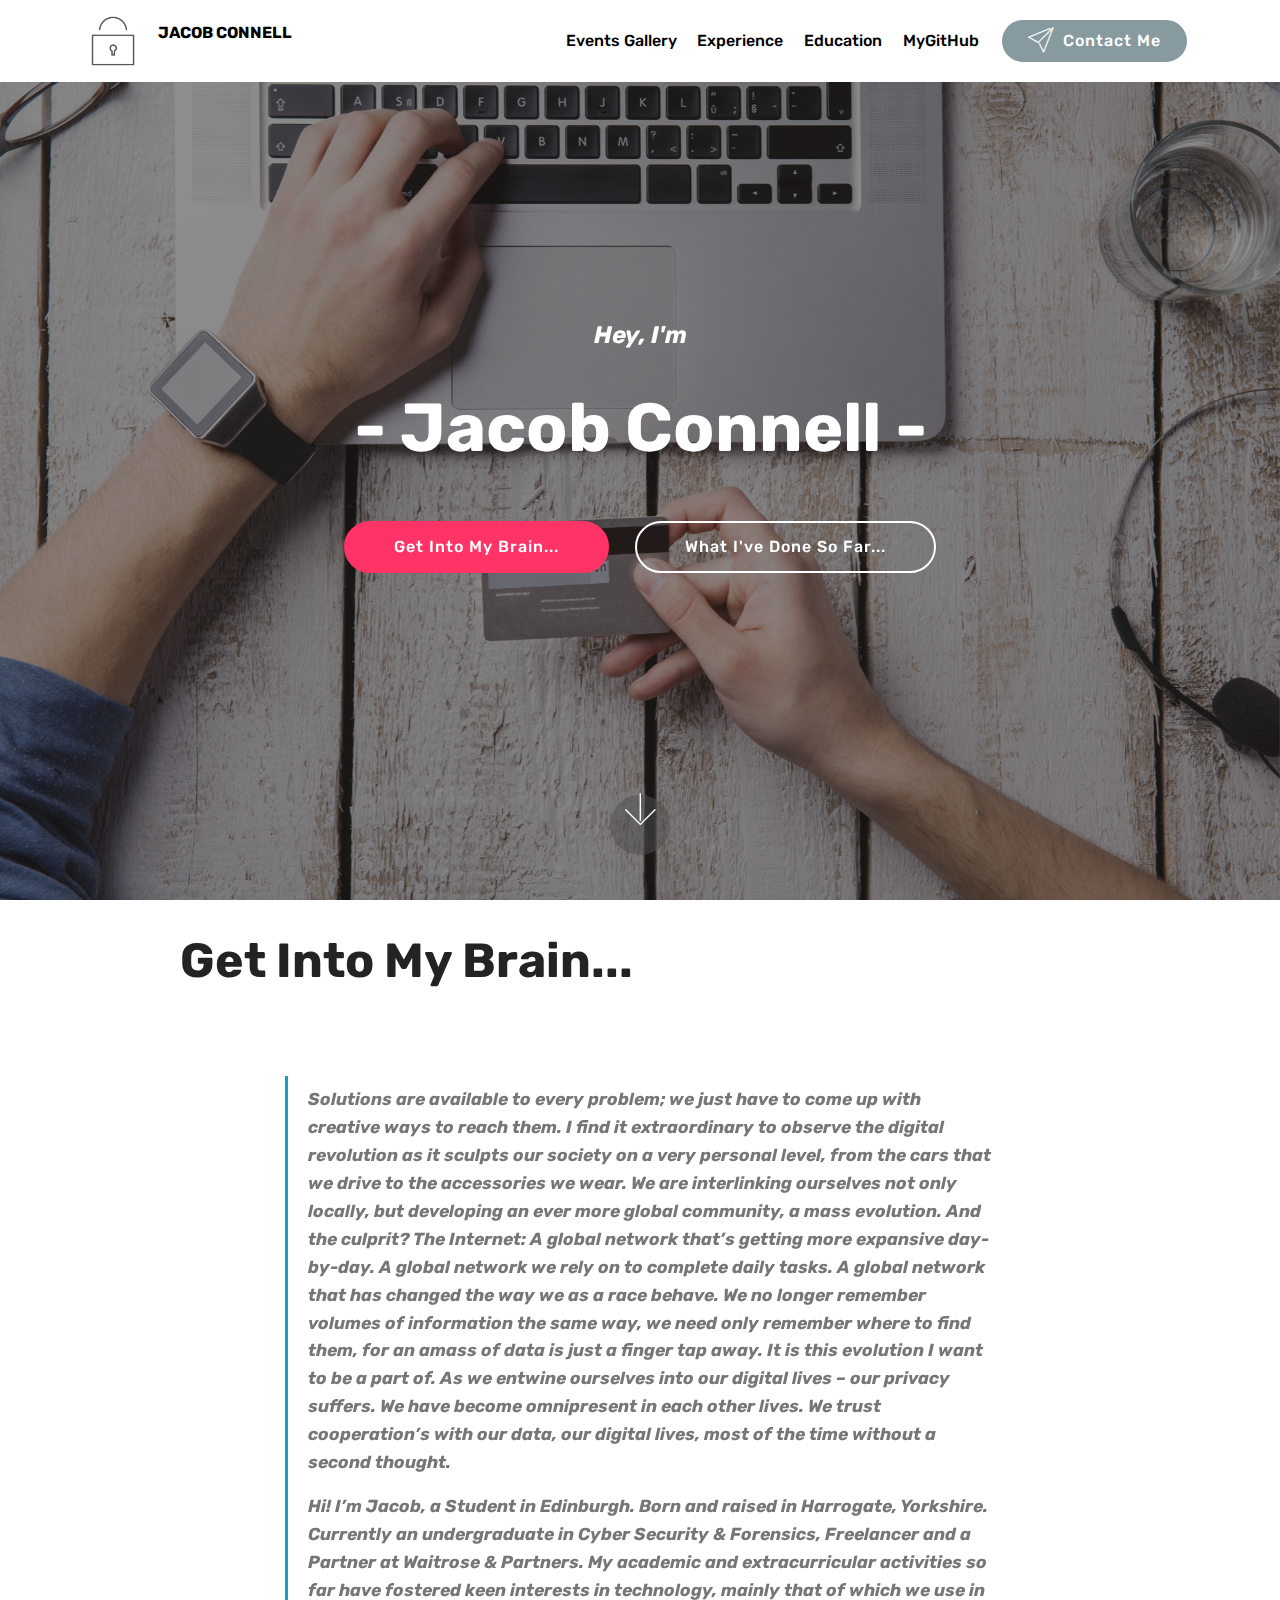
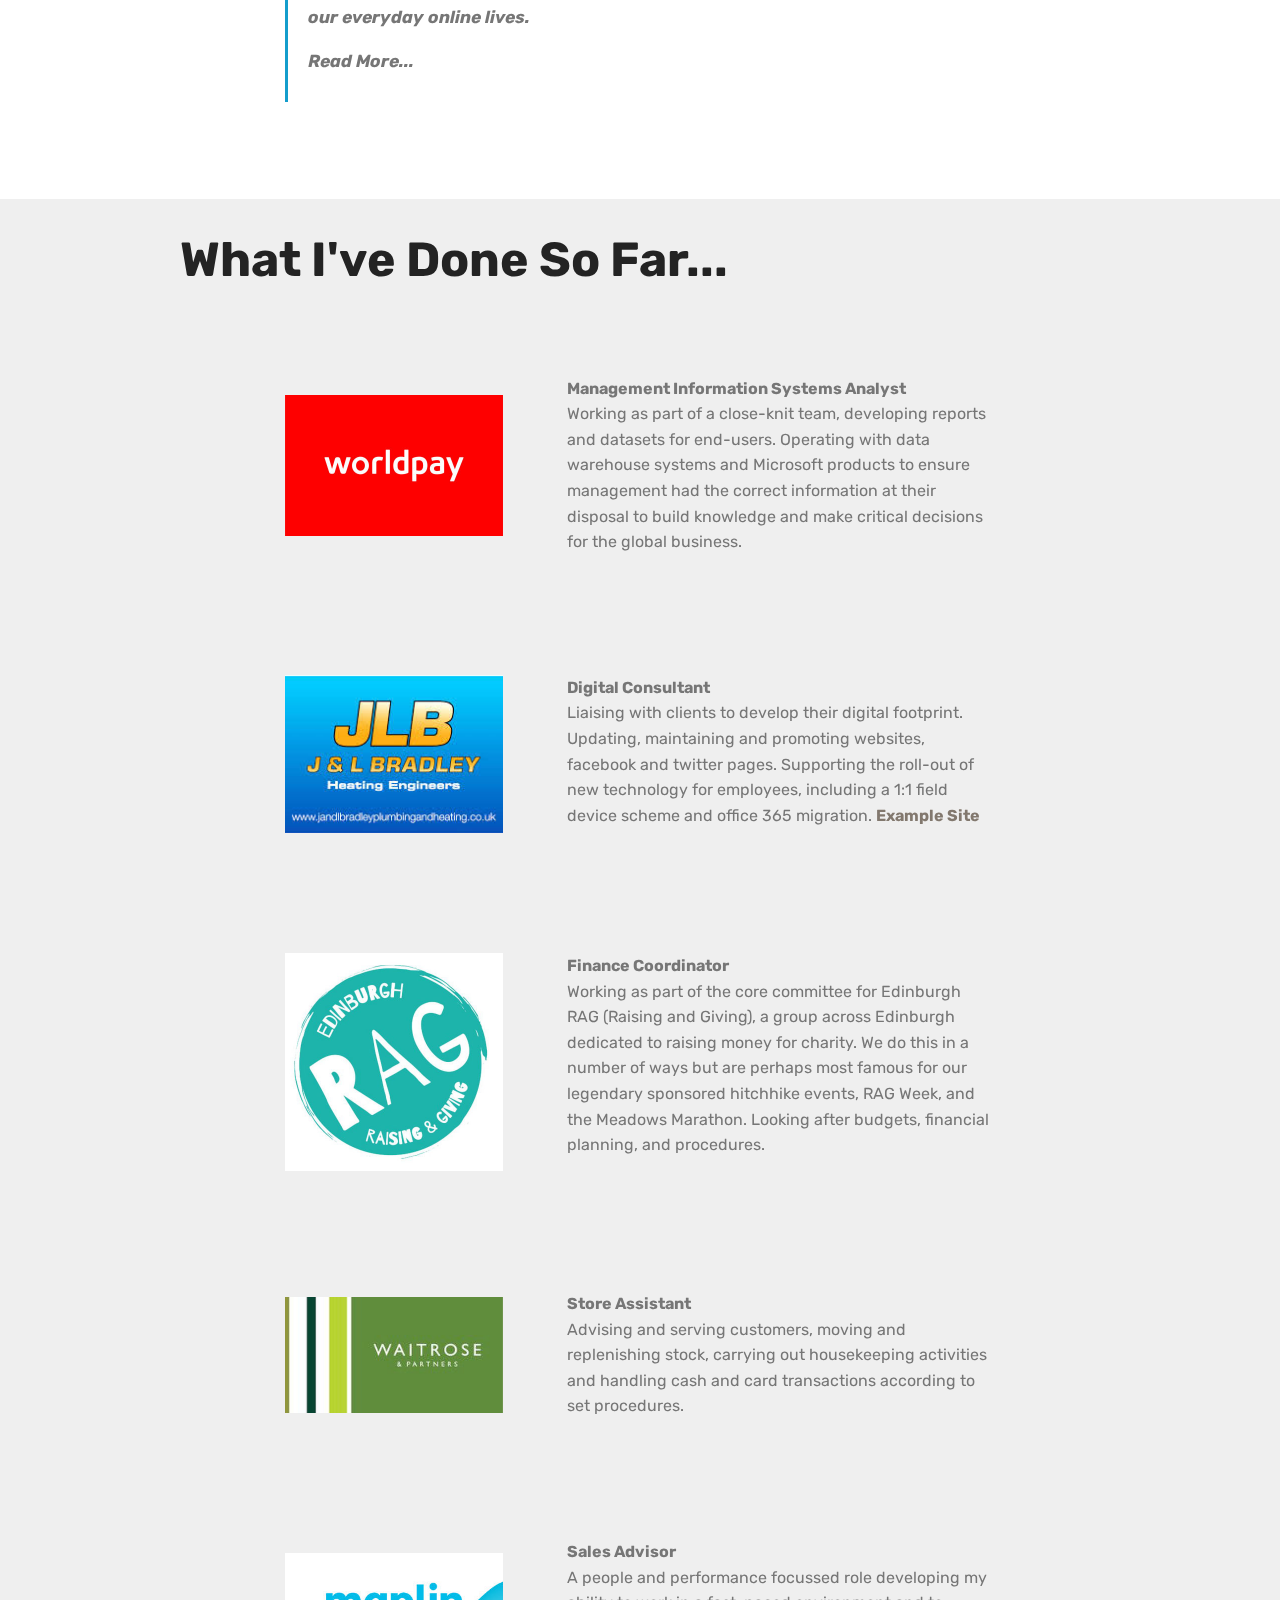
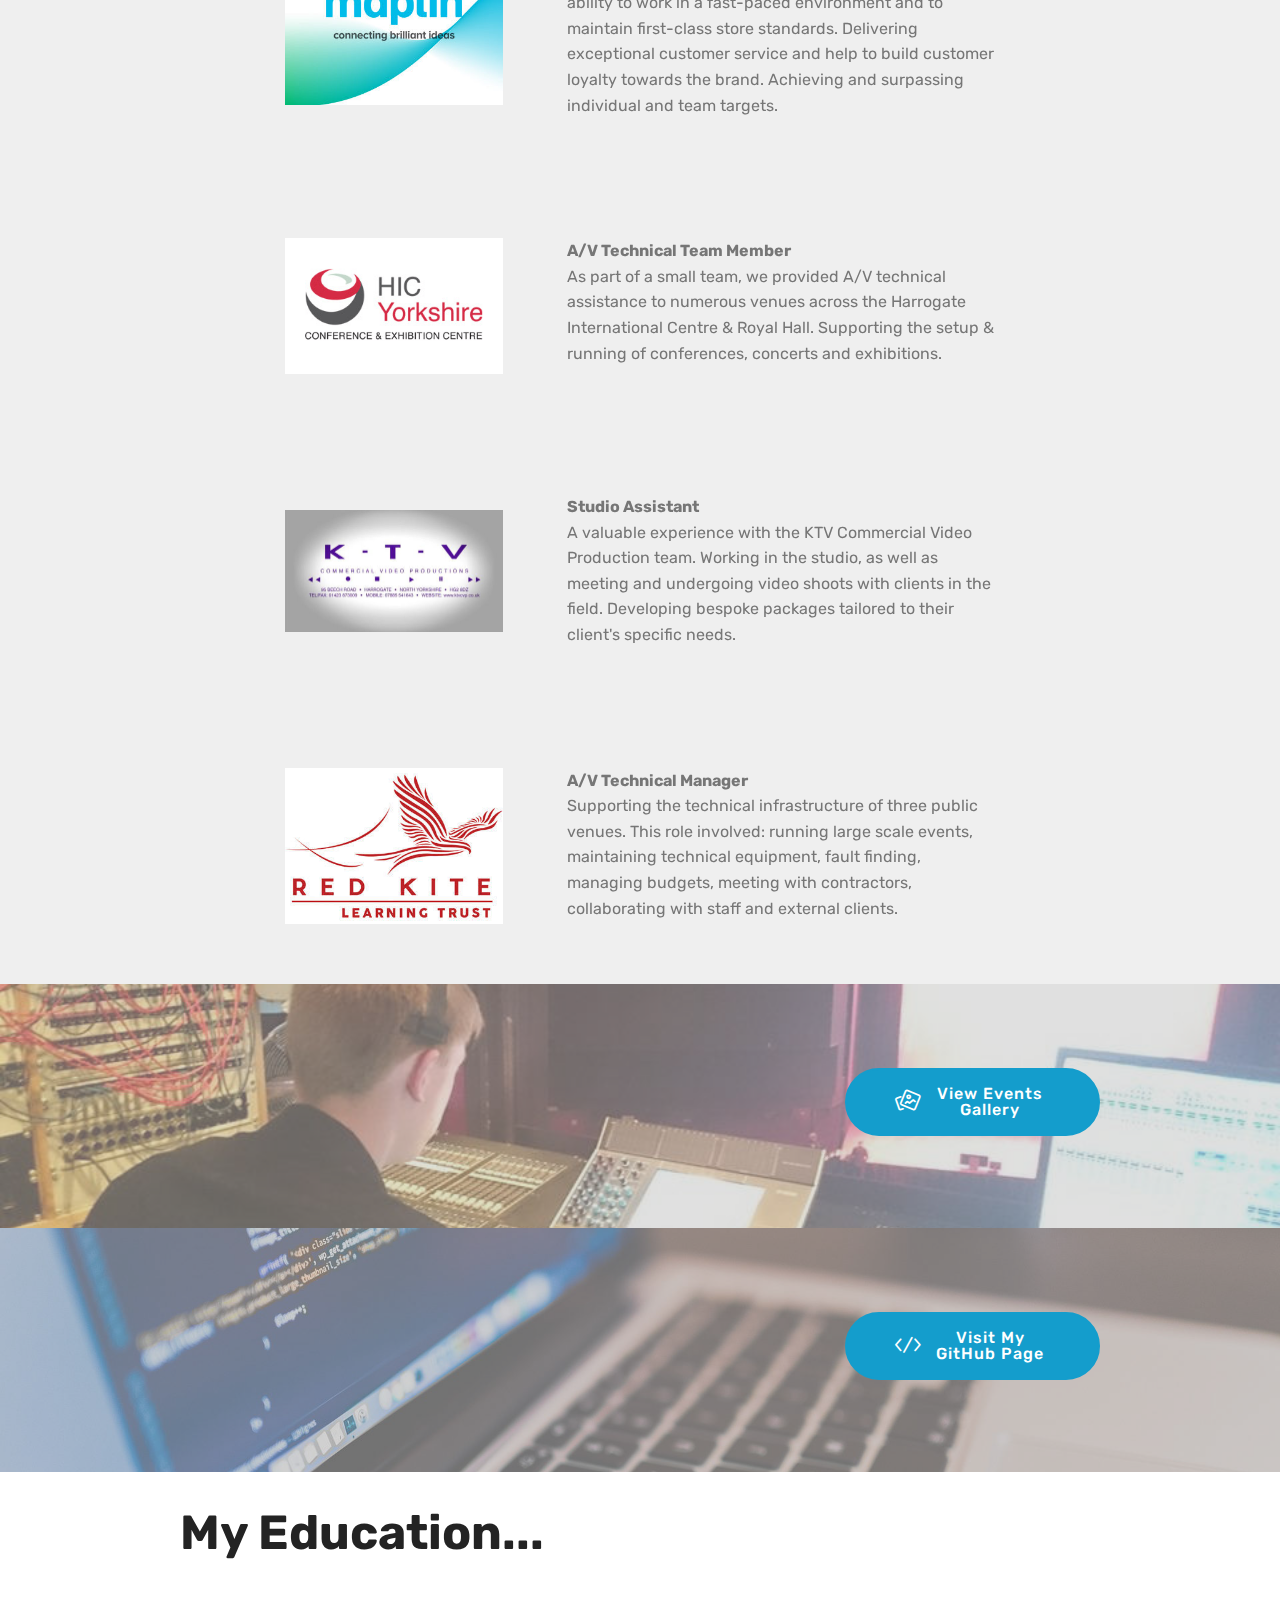
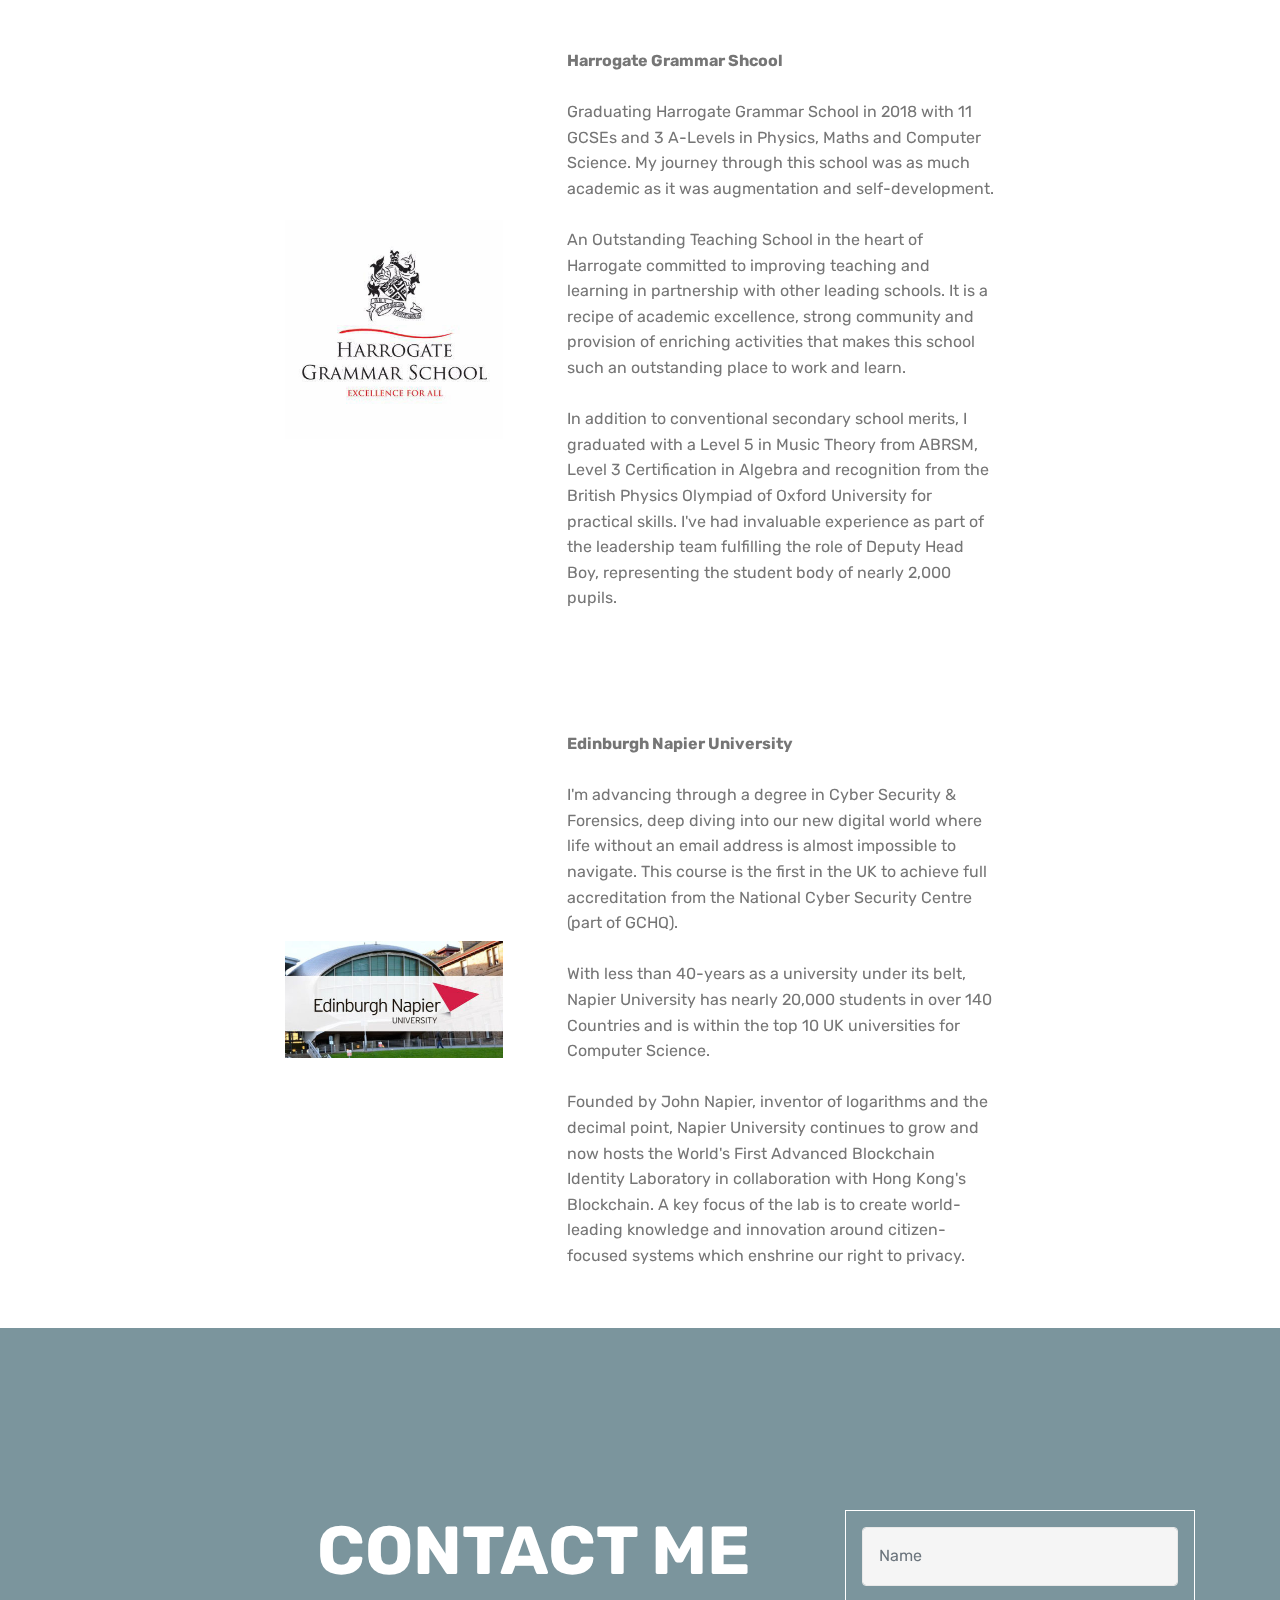
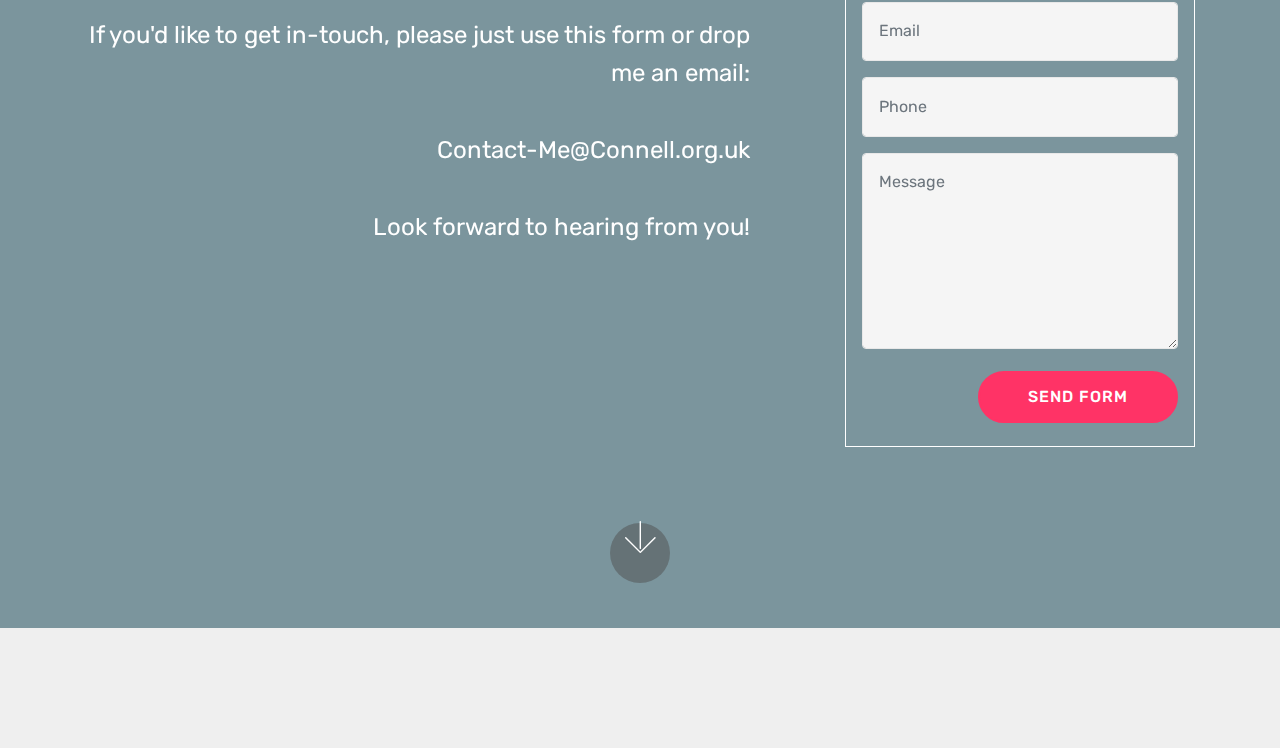
==== commit 157cb445: "create github pages" ====
--- a/index.html
+++ b/index.html
@@ -81,7 +81,7 @@
     </nav>
 </section>
 
-<section class="engine"><a href="https://mobirise.info/m">free website design templates</a></section><section class="cid-rgsV8WTUc8 mbr-fullscreen mbr-parallax-background" id="header2-1">
+<section class="engine"><a href="https://mobirise.info/s">free bootstrap theme</a></section><section class="cid-rgsV8WTUc8 mbr-fullscreen mbr-parallax-background" id="header2-1">
 
     
 
@@ -218,7 +218,7 @@
                     <div class="media-content">
                         <div class="mbr-section-text">
                             <p class="mbr-text mb-0 mbr-fonts-style display-7">
-                               <strong>Finance Coordinator&nbsp;</strong><br>Working as part of the core committee for Edinburgh RAG (Raising and Giving), a group across Edinburgh dedicated to raising money for charity. We do this in a number of ways but are perhaps most famous for our legendary sponsored hitchhike events, RAG Week and the Meadows Marathon.<br></p>
+                               <strong>Finance Coordinator&nbsp;</strong><br>Working as part of the core committee for Edinburgh RAG (Raising and Giving), a group across Edinburgh dedicated to raising money for charity. We do this in a number of ways but are perhaps most famous for our legendary sponsored hitchhike events, RAG Week, and the Meadows Marathon. Looking after budgets, financial planning, and procedures. &nbsp;<br></p>
                         </div>
                     </div>
                 </div>
@@ -462,7 +462,7 @@
     <div class="form-container">
         <div class="media-container-column" data-form-type="formoid">
             <div data-form-alert="" hidden="" class="align-center">Thank you. I'll be in touch!</div>
-            <form class="mbr-form" action="https://mobirise.com/" method="post" data-form-title="Mobirise Form"><input type="hidden" name="email" data-form-email="true" value="obq/fTktFQNxsVE9A/obLQ/UgMu9L3FNLeOpZWq+r3o//fzdcBiMfyvhfM/x3fYLX/uTagzudCSTFs/Z91WIkSFaP5gXu/lCQs1UZa+5ivKCmRbARA3VLLshU1Nvg1e+">
+            <form class="mbr-form" action="https://mobirise.com/" method="post" data-form-title="Mobirise Form"><input type="hidden" name="email" data-form-email="true" value="le8ISQw6eRQw8YPLpFcT/tUFLWGKhmg9weMPctJy8fRKev18SgkF7GCuU7//oIhsHRqPnhJpOuzgAGHOPxWlM7oiOHZfvvSyMOAc2VWJOgSFjVbiwEBk1JKppqLtuItX">
                 <div data-for="name">
                     <div class="form-group">
                         <input type="text" class="form-control px-3" name="name" data-form-field="Name" placeholder="Name" required="" id="name-header15-e">
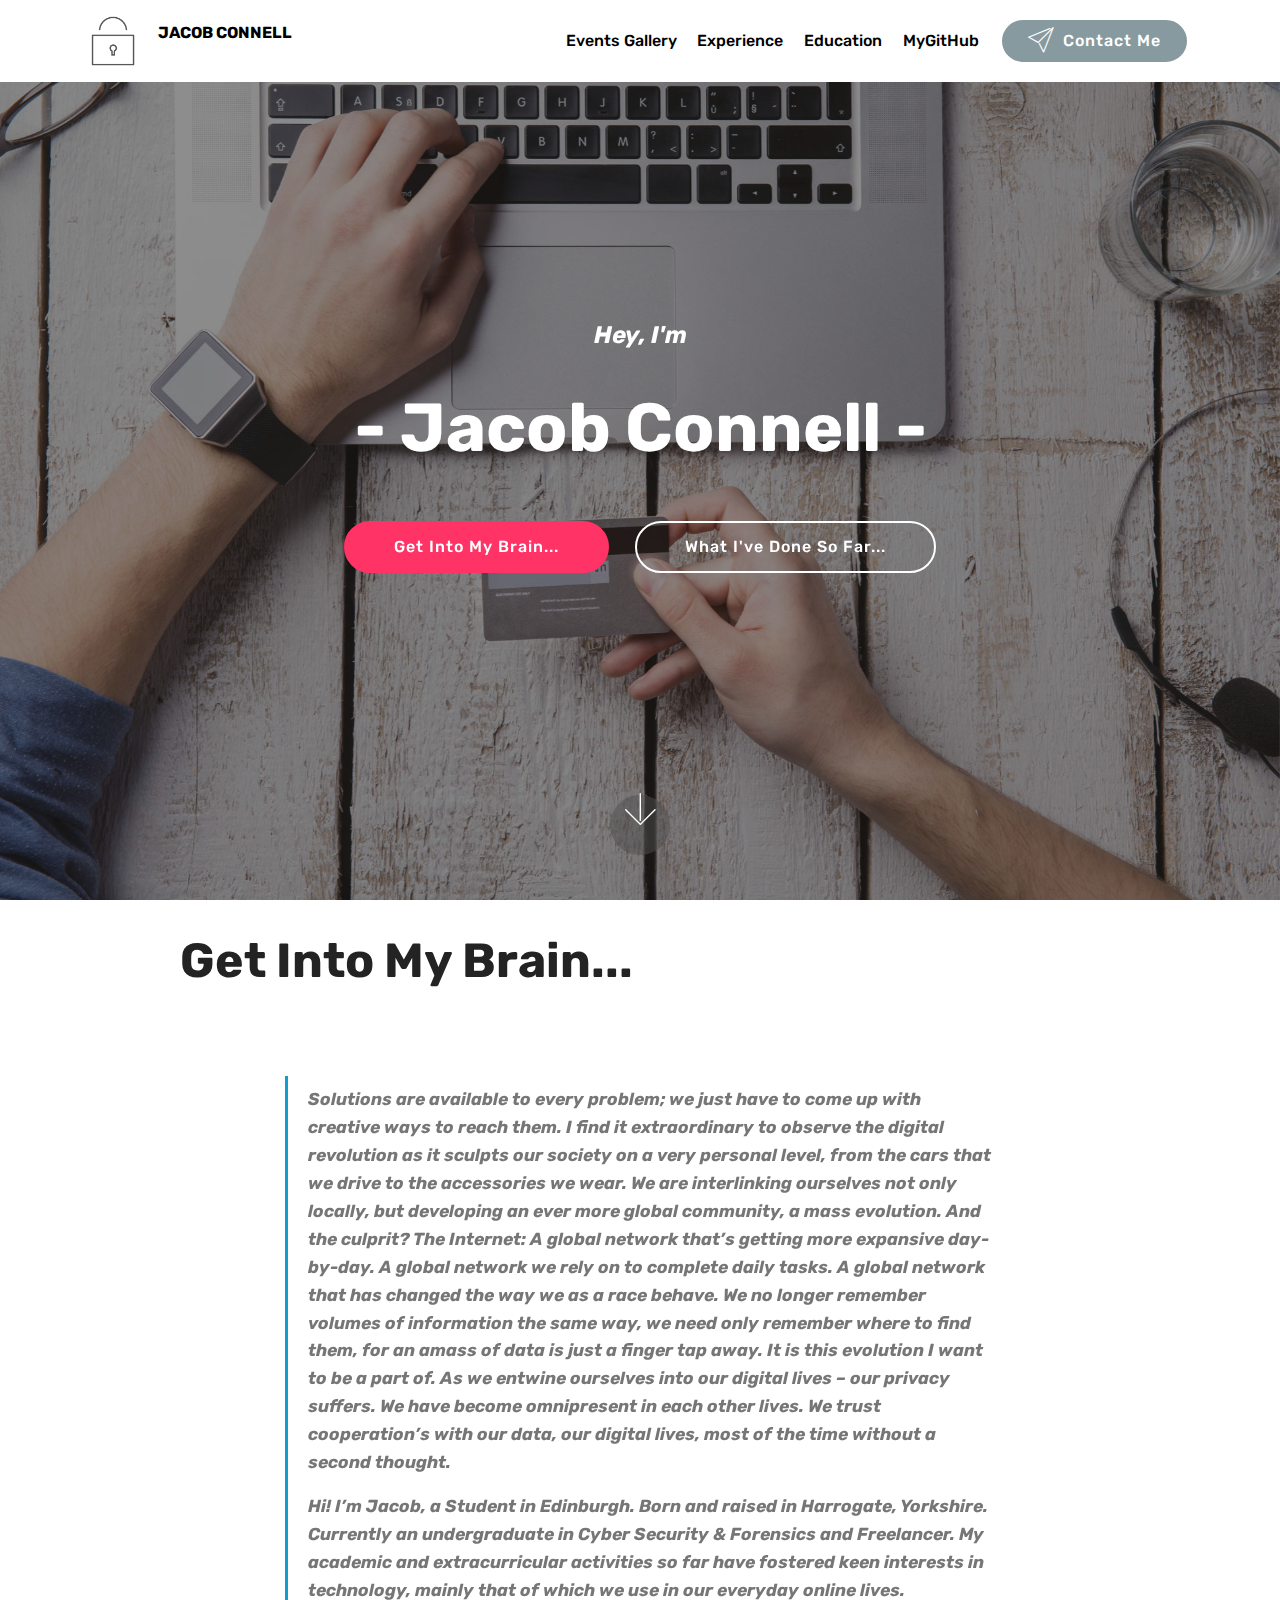
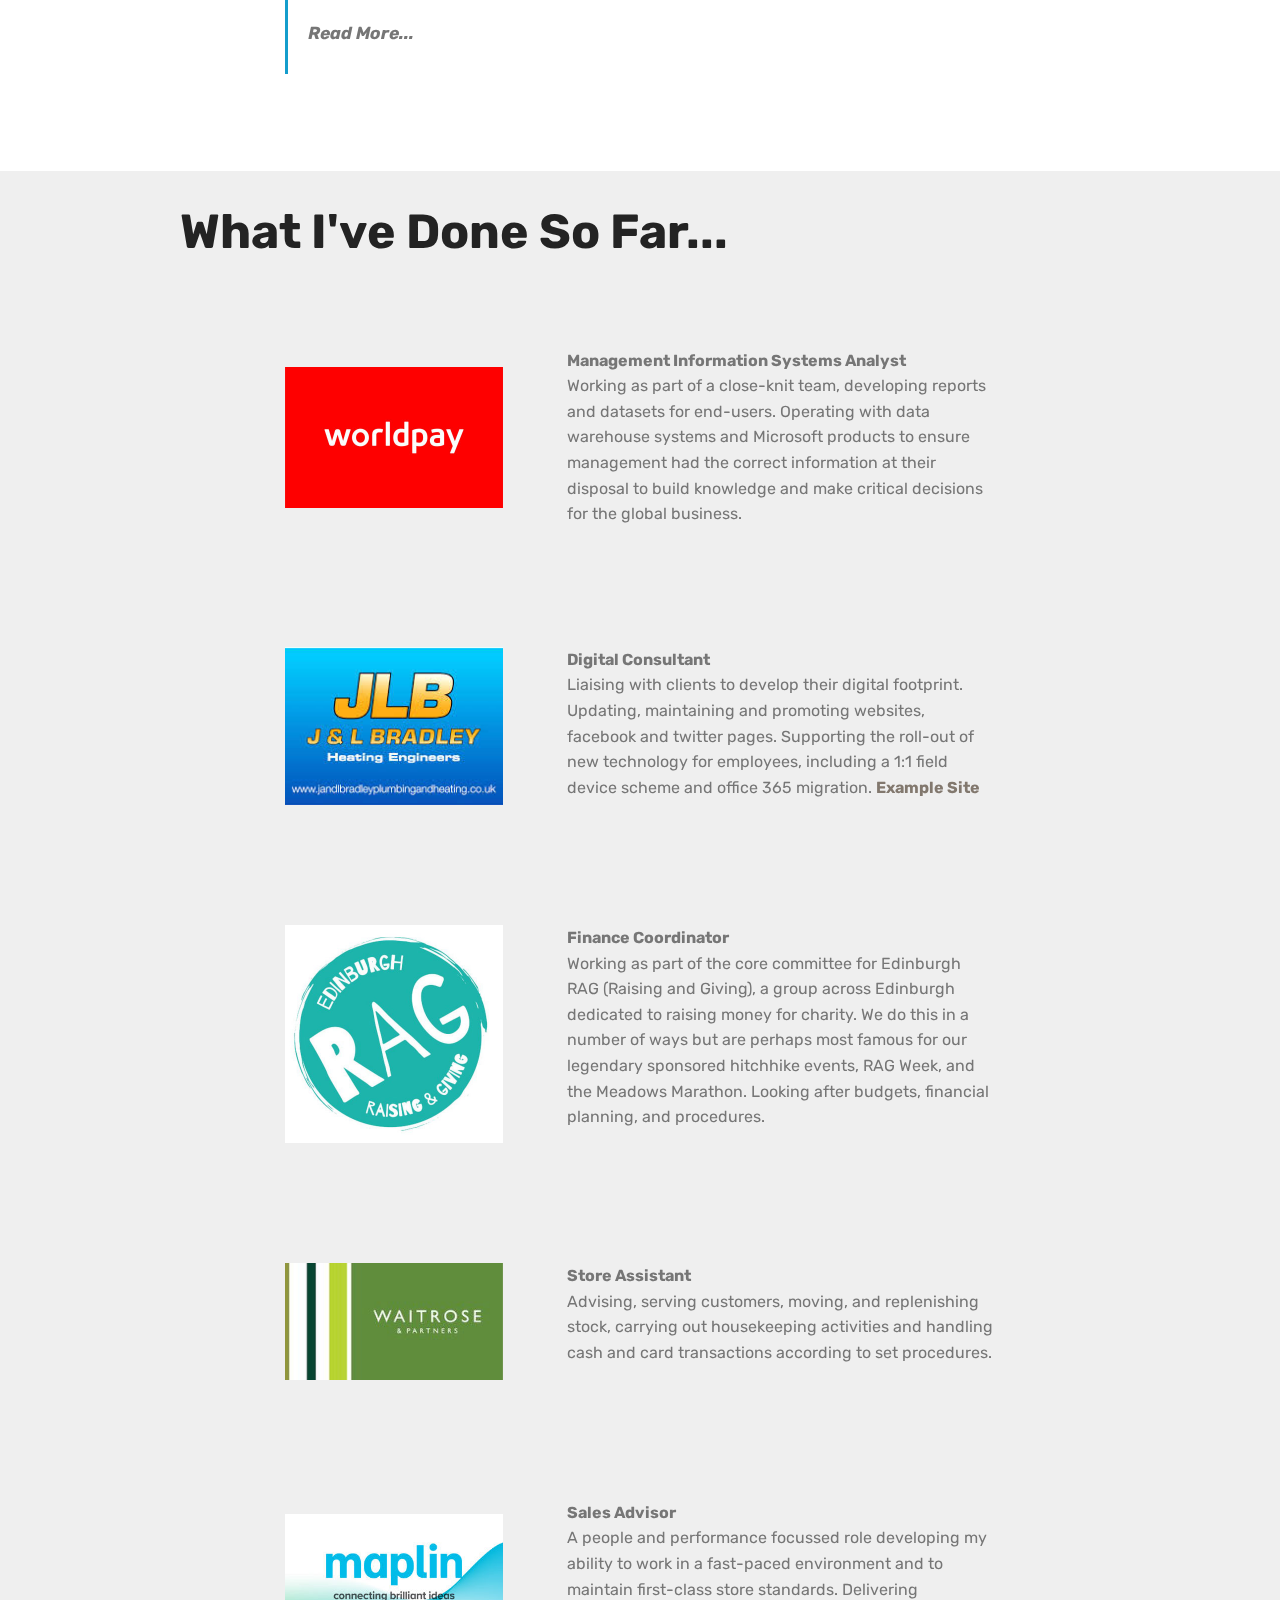
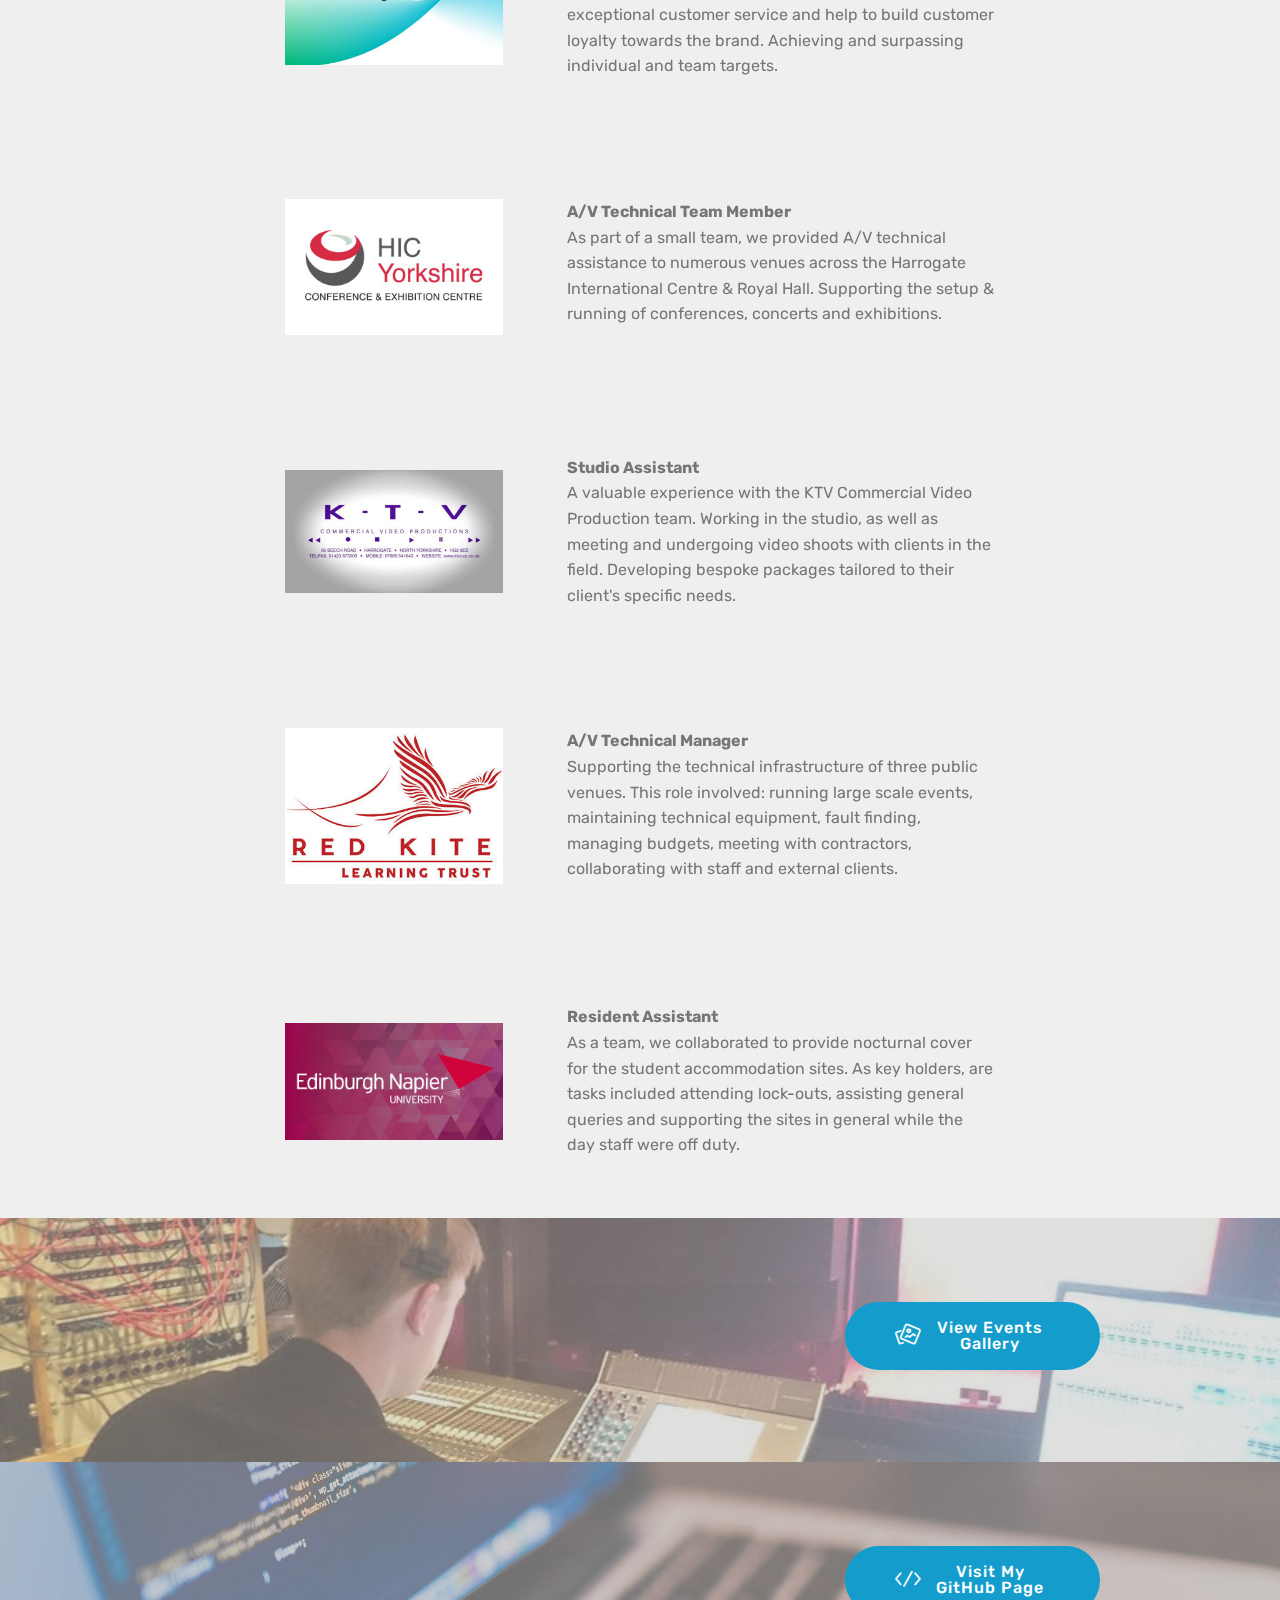
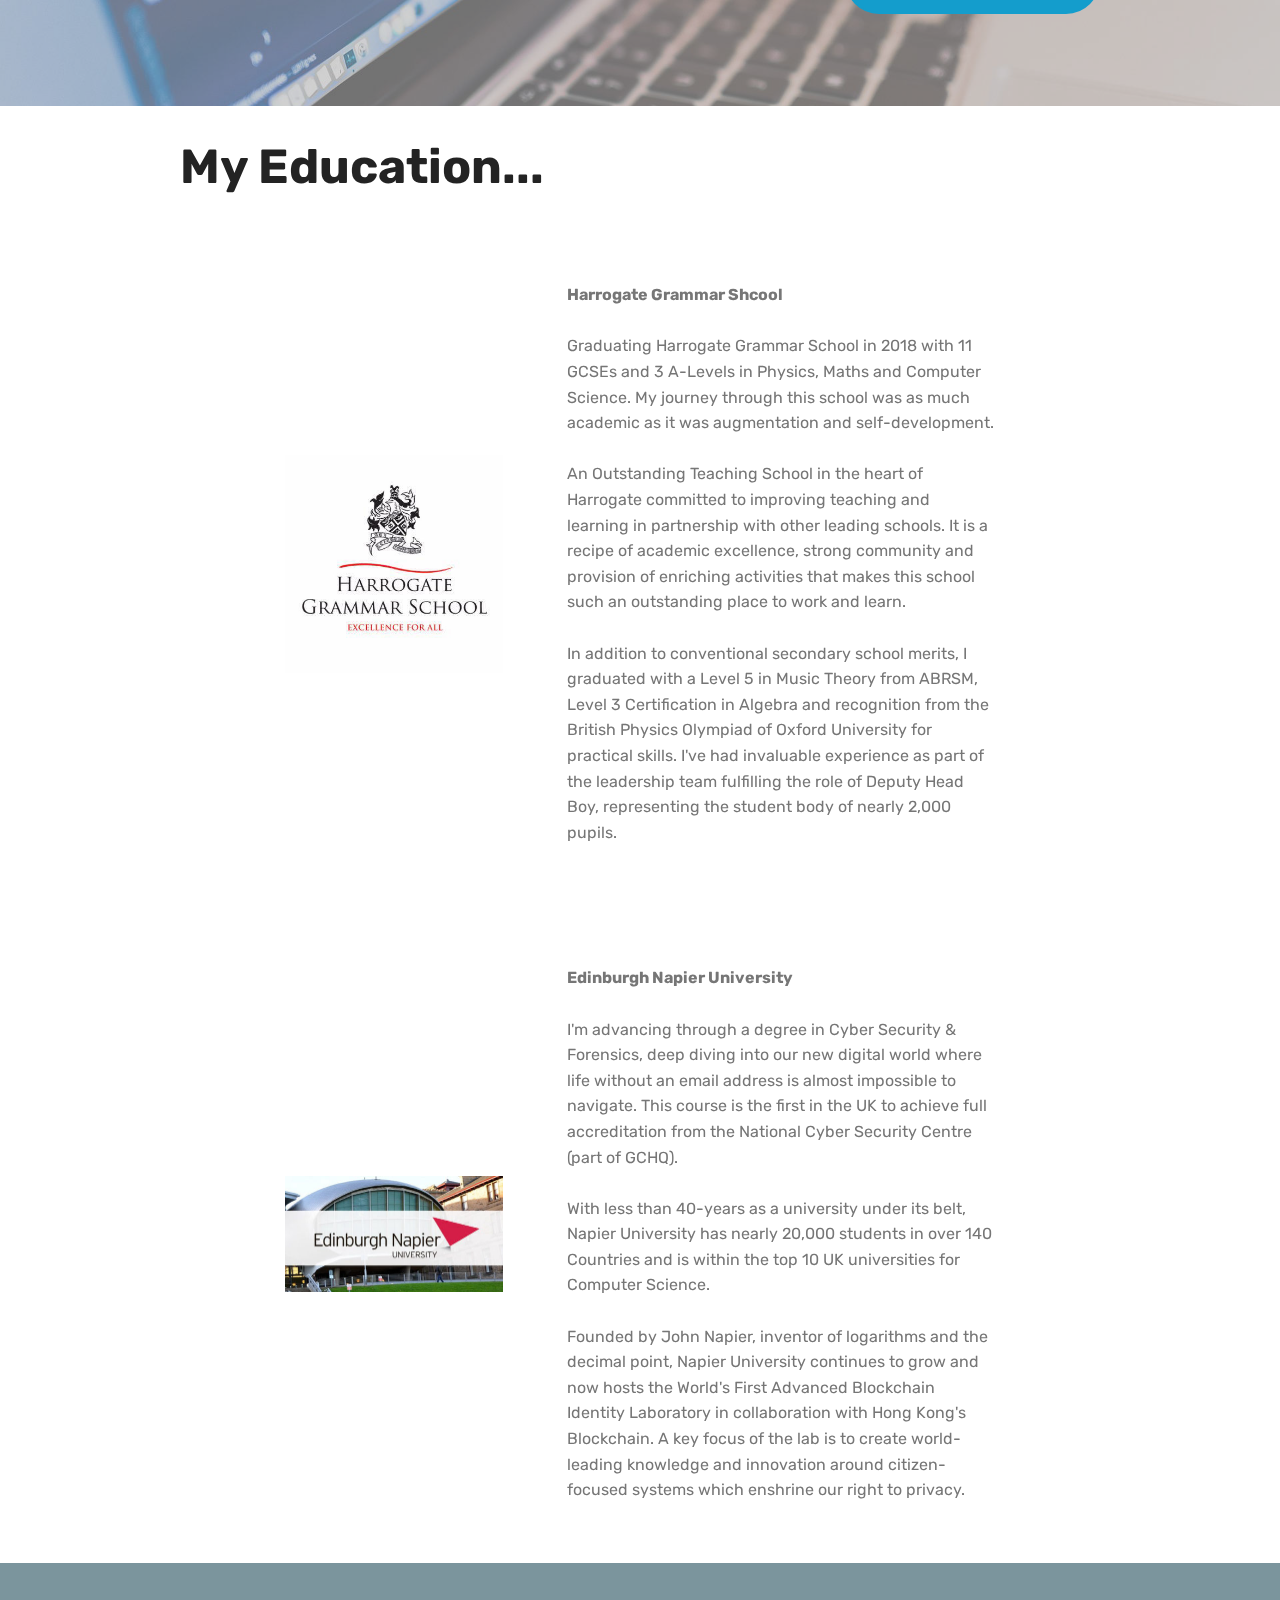
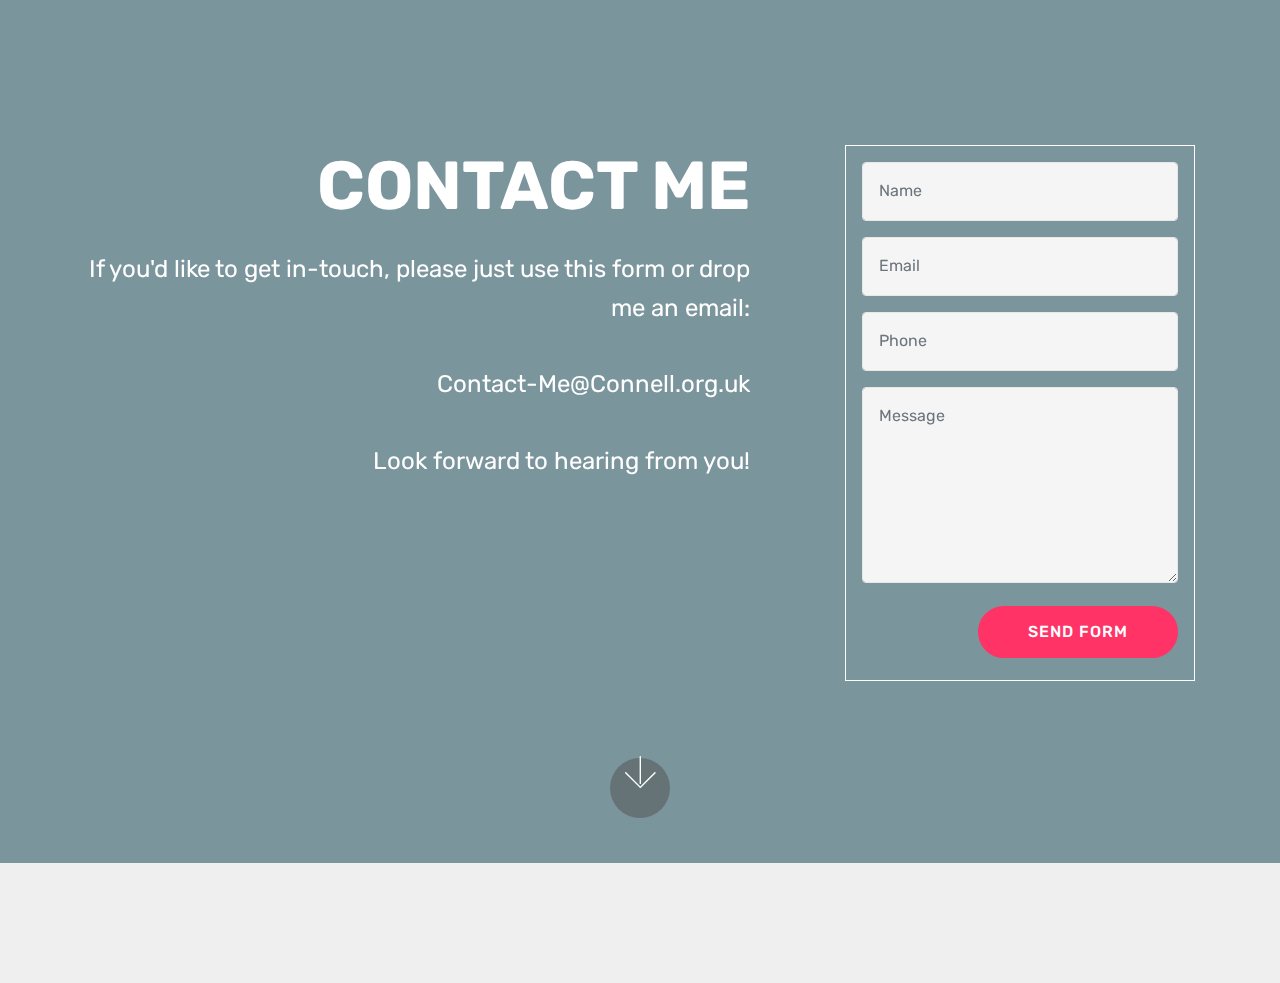
==== commit 235bd845: "create github pages" ====
--- a/index.html
+++ b/index.html
@@ -81,7 +81,7 @@
     </nav>
 </section>
 
-<section class="engine"><a href="https://mobirise.info/s">free bootstrap theme</a></section><section class="cid-rgsV8WTUc8 mbr-fullscreen mbr-parallax-background" id="header2-1">
+<section class="engine"><a href="https://mobirise.info/p">site templates free download</a></section><section class="cid-rgsV8WTUc8 mbr-fullscreen mbr-parallax-background" id="header2-1">
 
     
 
@@ -133,7 +133,7 @@
     <div class="container">
         <div class="media-container-row">
             <div class="mbr-text col-12 col-md-8 mbr-fonts-style display-7">
-                <blockquote><p><strong>Solutions are available to every problem; we just have to come up with creative ways to reach them. I find it extraordinary to observe the digital revolution as it sculpts our society on a very personal level, from the cars that we drive to the accessories we wear. We are interlinking ourselves not only locally, but developing an ever more global community, a mass evolution. And the culprit? The Internet: A global network that’s getting more expansive day-by-day. A global network we rely on to complete daily tasks. A global network that has changed the way we as a race behave. We no longer remember volumes of information the same way, we need only remember where to find them, for an amass of data is just a finger tap away. It is this evolution I want to be a part of. As we entwine ourselves into our digital lives – our privacy suffers. We have become omnipresent in each other lives. We trust cooperation’s with our data, our digital lives, most of the time without a second thought.&nbsp;</strong></p><p><strong>Hi! I’m Jacob, a Student in Edinburgh. Born and raised in Harrogate, Yorkshire. Currently an undergraduate in Cyber Security &amp; Forensics, Freelancer and a Partner at Waitrose &amp; Partners. My academic and extracurricular activities so far have fostered keen interests in technology, mainly that of which we use in our everyday online lives.</strong></p><p><strong>Read More...</strong></p></blockquote>
+                <blockquote><p><strong>Solutions are available to every problem; we just have to come up with creative ways to reach them. I find it extraordinary to observe the digital revolution as it sculpts our society on a very personal level, from the cars that we drive to the accessories we wear. We are interlinking ourselves not only locally, but developing an ever more global community, a mass evolution. And the culprit? The Internet: A global network that’s getting more expansive day-by-day. A global network we rely on to complete daily tasks. A global network that has changed the way we as a race behave. We no longer remember volumes of information the same way, we need only remember where to find them, for an amass of data is just a finger tap away. It is this evolution I want to be a part of. As we entwine ourselves into our digital lives – our privacy suffers. We have become omnipresent in each other lives. We trust cooperation’s with our data, our digital lives, most of the time without a second thought.&nbsp;</strong></p><p><strong>Hi! I’m Jacob, a Student in Edinburgh. Born and raised in Harrogate, Yorkshire. Currently an undergraduate in Cyber Security &amp; Forensics and Freelancer. My academic and extracurricular activities so far have fostered keen interests in technology, mainly that of which we use in our everyday online lives.</strong></p><p><strong>Read More...</strong></p></blockquote>
             </div>
         </div>
     </div>
@@ -241,7 +241,7 @@
                     <div class="media-content">
                         <div class="mbr-section-text">
                             <p class="mbr-text mb-0 mbr-fonts-style display-7">
-                               <strong>Store Assistant</strong><br>Advising and serving customers, moving and replenishing stock, carrying out housekeeping activities and handling cash and card transactions according to set procedures. <br></p>
+                               <strong>Store Assistant</strong><br>Advising, serving customers, moving, and replenishing stock, carrying out housekeeping activities and handling cash and card transactions according to set procedures. <br></p>
                         </div>
                     </div>
                 </div>
@@ -334,6 +334,29 @@
                         <div class="mbr-section-text">
                             <p class="mbr-text mb-0 mbr-fonts-style display-7">
                                <strong>A/V Technical Manager</strong><br>Supporting the technical infrastructure of three public venues. This role involved: running large scale events, maintaining technical equipment, fault finding, managing budgets, meeting with contractors, collaborating with staff and external clients.&nbsp;<br></p>
+                        </div>
+                    </div>
+                </div>
+            </div>
+        </div>
+    </div>
+</section>
+
+<section class="mbr-section content6 cid-rCeSRjUA3a" id="content6-d">
+    
+     
+    
+    <div class="container">
+        <div class="media-container-row">
+            <div class="col-12 col-md-8">
+                <div class="media-container-row">
+                    <div class="mbr-figure" style="width: 60%;">
+                      <a href="https://www.napier.ac.uk" target="_blank"><img src="assets/images/ednapsocial-280x150.jpg" alt="" title=""></a>  
+                    </div>
+                    <div class="media-content">
+                        <div class="mbr-section-text">
+                            <p class="mbr-text mb-0 mbr-fonts-style display-7">
+                               <strong>Resident Assistant</strong><br>As a team, we collaborated to provide nocturnal cover for the student accommodation sites. As key holders, are tasks included attending lock-outs, assisting general queries and supporting the sites in general while the day staff were off duty.&nbsp;<br></p>
                         </div>
                     </div>
                 </div>
@@ -462,7 +485,7 @@
     <div class="form-container">
         <div class="media-container-column" data-form-type="formoid">
             <div data-form-alert="" hidden="" class="align-center">Thank you. I'll be in touch!</div>
-            <form class="mbr-form" action="https://mobirise.com/" method="post" data-form-title="Mobirise Form"><input type="hidden" name="email" data-form-email="true" value="le8ISQw6eRQw8YPLpFcT/tUFLWGKhmg9weMPctJy8fRKev18SgkF7GCuU7//oIhsHRqPnhJpOuzgAGHOPxWlM7oiOHZfvvSyMOAc2VWJOgSFjVbiwEBk1JKppqLtuItX">
+            <form class="mbr-form" action="https://mobirise.com/" method="post" data-form-title="Mobirise Form"><input type="hidden" name="email" data-form-email="true" value="Ev2o+ZhcxEDstujZ2phEaItncVwgf3xJNcGCQHLMv8bT1FcHAWLhvfdh4iGrAut1wVa5NPWTA+1jPghWtBNR4YaxaYenwm9Ho2GNu6JfRSctzuyADFCgUwsvTCwTCBYY">
                 <div data-for="name">
                     <div class="form-group">
                         <input type="text" class="form-control px-3" name="name" data-form-field="Name" placeholder="Name" required="" id="name-header15-e">
@@ -497,7 +520,7 @@
     </div>
 </section>
 
-<section class="mbr-social-feed loading" id="feed-c" data-facebook="" data-twitter="CrypticJC11" data-google="" data-posts="10" data-youtube="" data-rv-view="42" style="background-color: rgb(239, 239, 239); padding-top: 80px; padding-bottom: 40px;">
+<section class="mbr-social-feed loading" id="feed-c" data-facebook="" data-twitter="CrypticJC11" data-google="" data-posts="10" data-youtube="" data-rv-view="44" style="background-color: rgb(239, 239, 239); padding-top: 80px; padding-bottom: 40px;">
     
     <img class="social-feed-container-loading" alt="" src="assets/images/loading.svg">
     <div class="social-feed-container">
--- a/assets/mobirise/css/mbr-additional.css
+++ b/assets/mobirise/css/mbr-additional.css
@@ -1951,6 +1951,24 @@
 .cid-rhHjfNu4m3 .mbr-text {
   color: #767676;
 }
+.cid-rCeSRjUA3a {
+  padding-top: 60px;
+  padding-bottom: 60px;
+  background-color: #efefef;
+}
+@media (min-width: 992px) {
+  .cid-rCeSRjUA3a .mbr-figure {
+    padding-right: 4rem;
+  }
+}
+@media (max-width: 991px) {
+  .cid-rCeSRjUA3a .mbr-figure {
+    padding-bottom: 1rem;
+  }
+}
+.cid-rCeSRjUA3a .mbr-text {
+  color: #767676;
+}
 .cid-rhSJeioAJo {
   padding-top: 60px;
   padding-bottom: 60px;
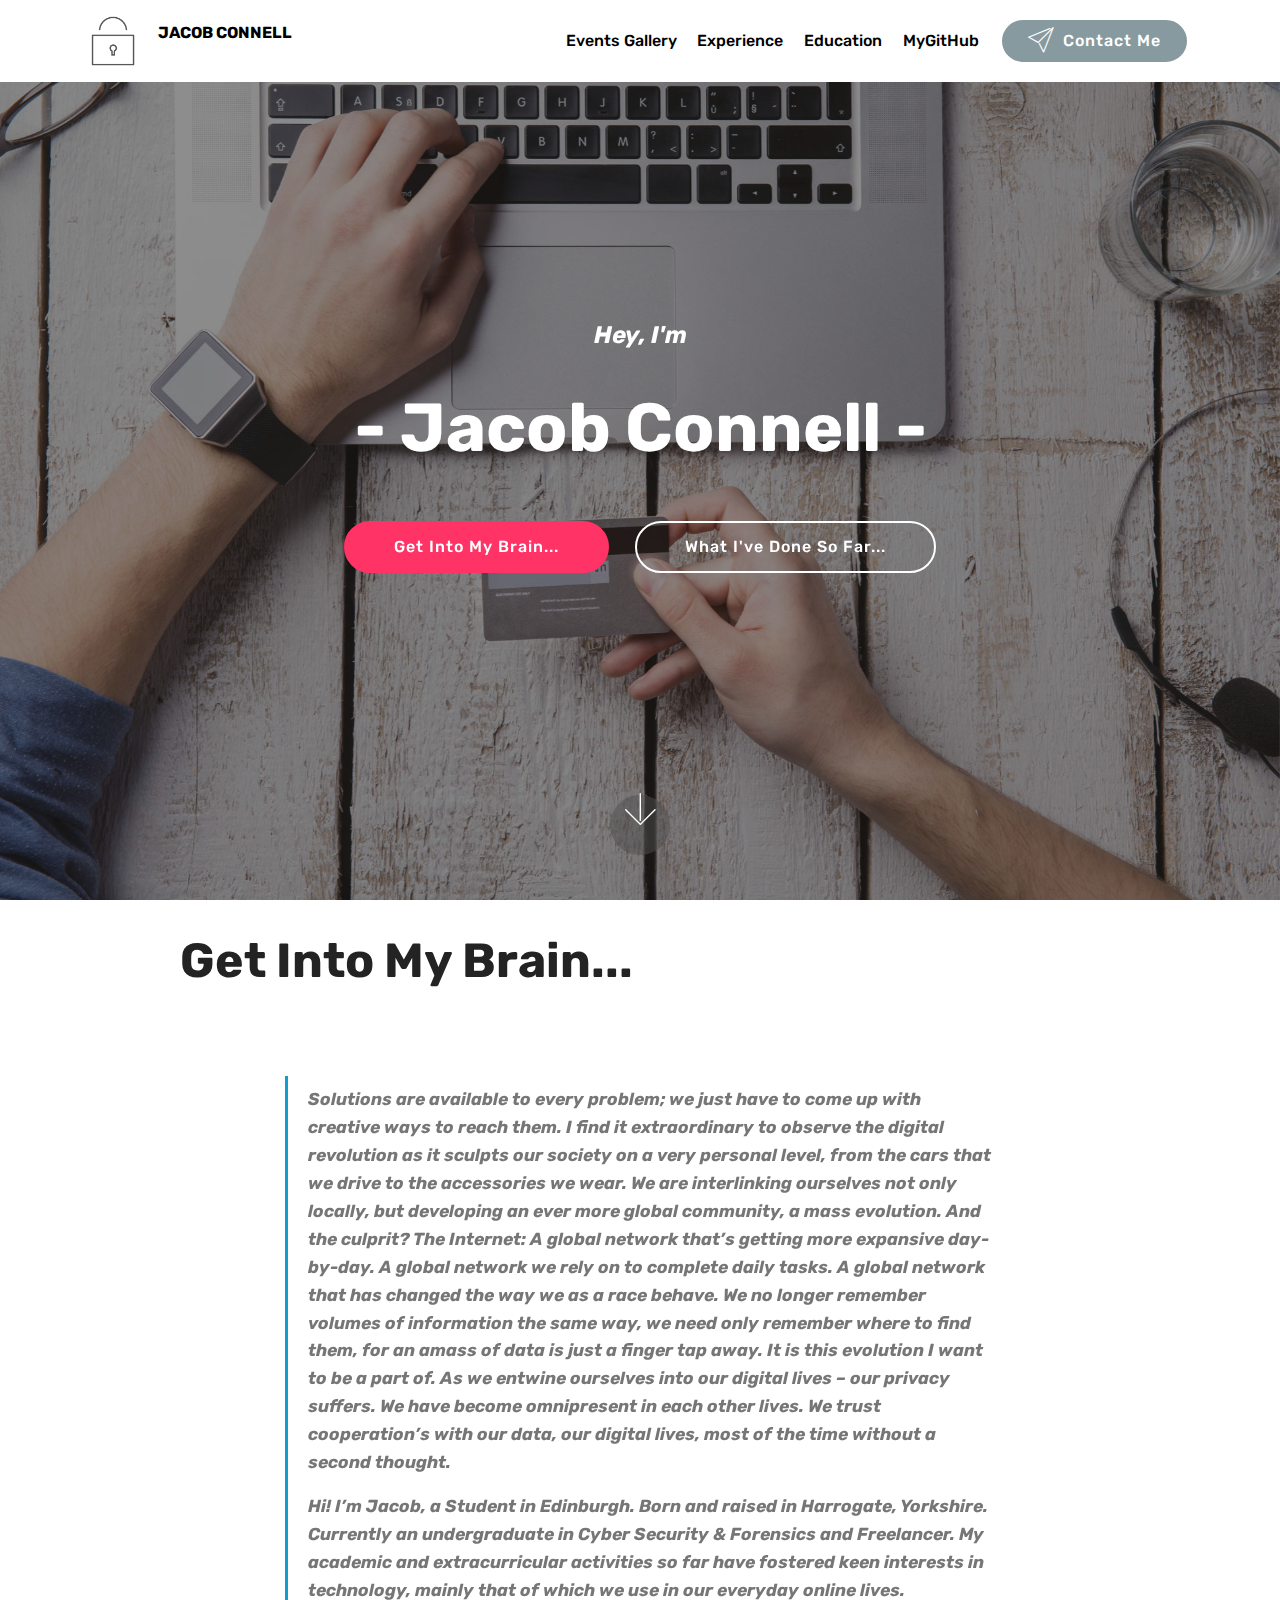
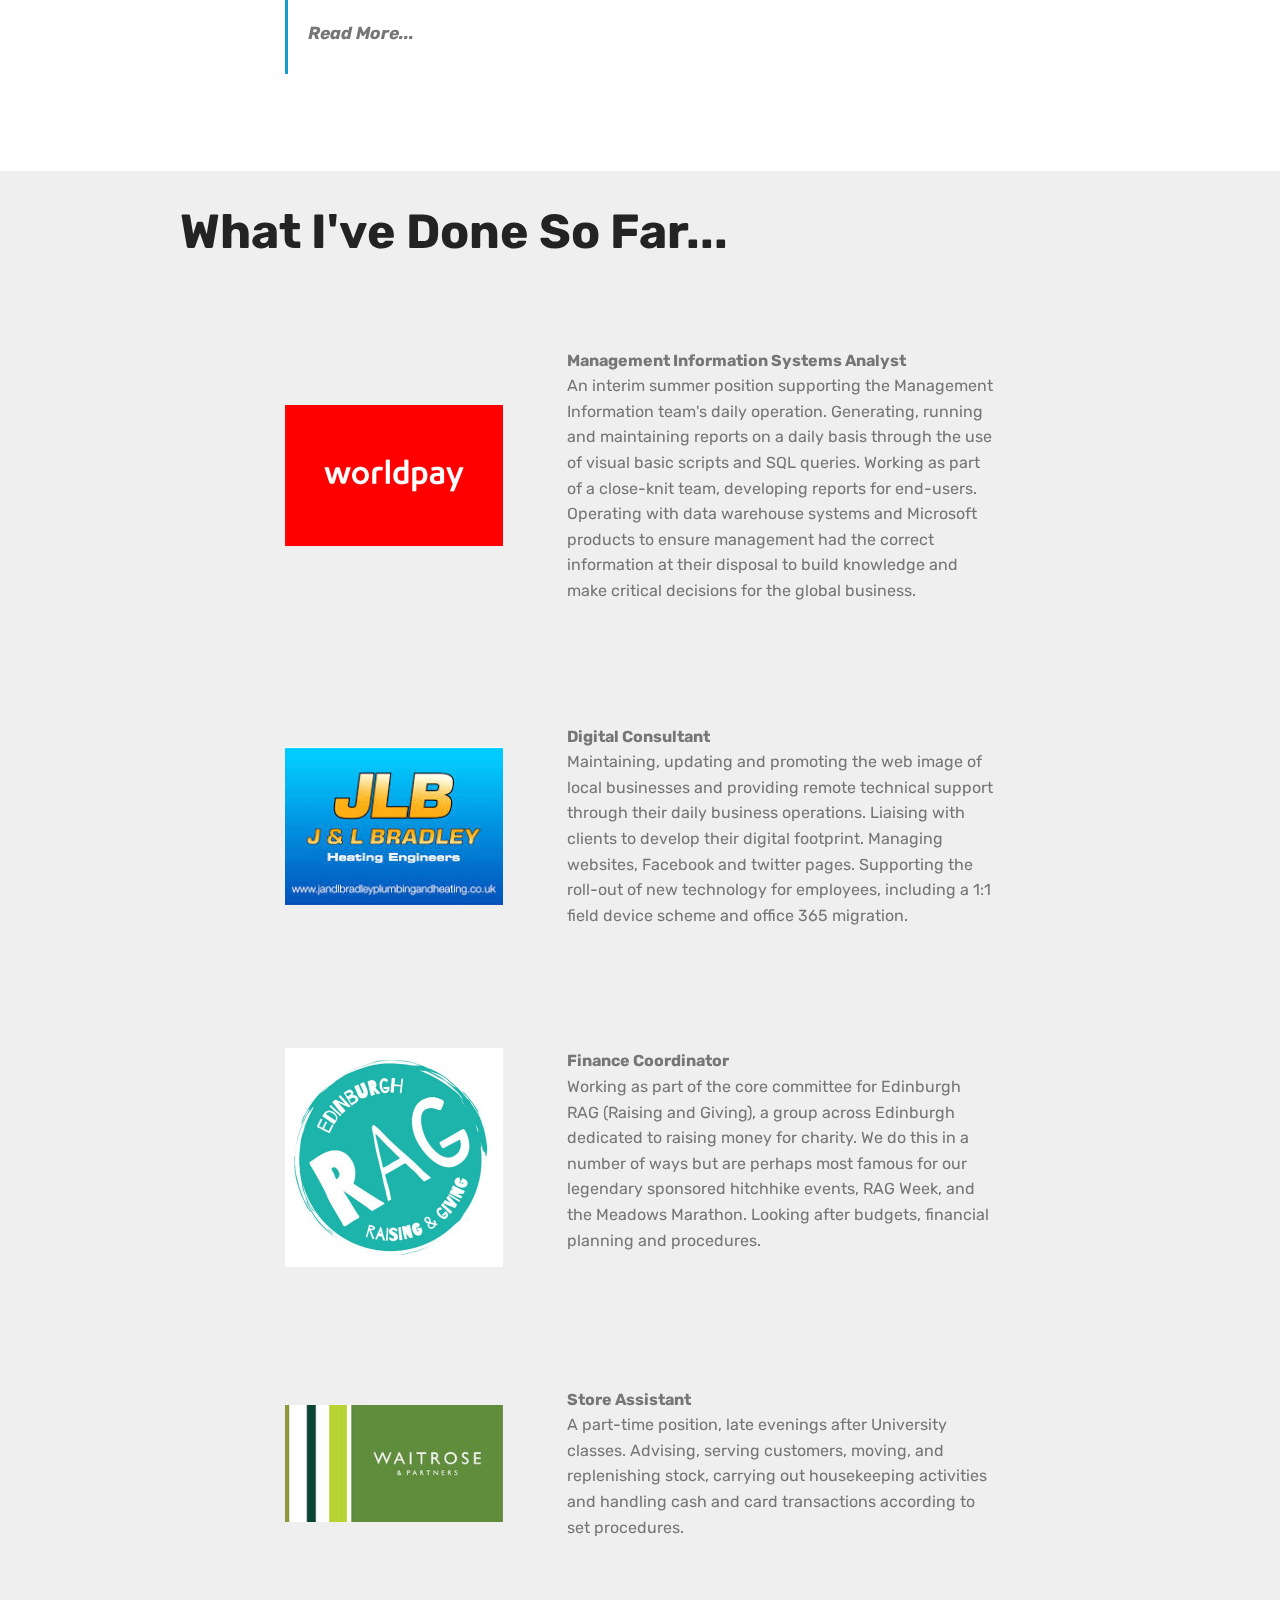
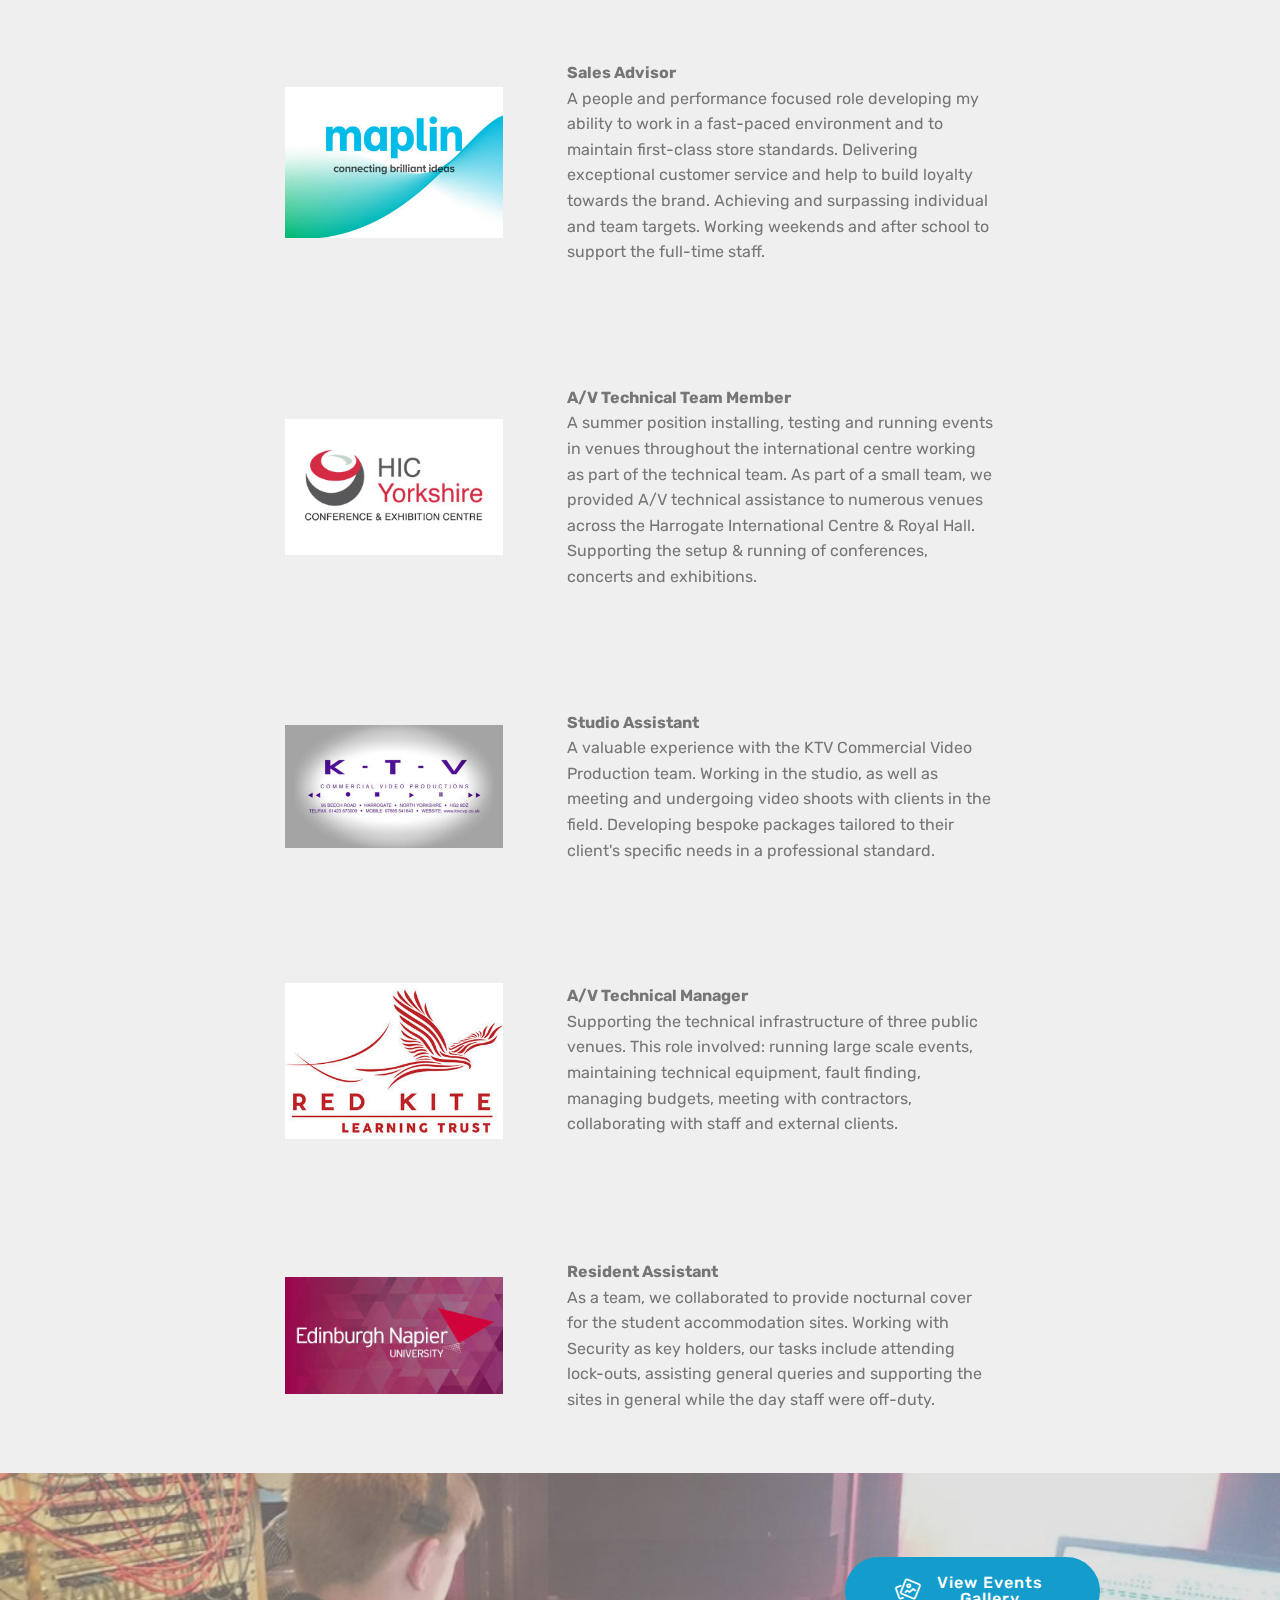
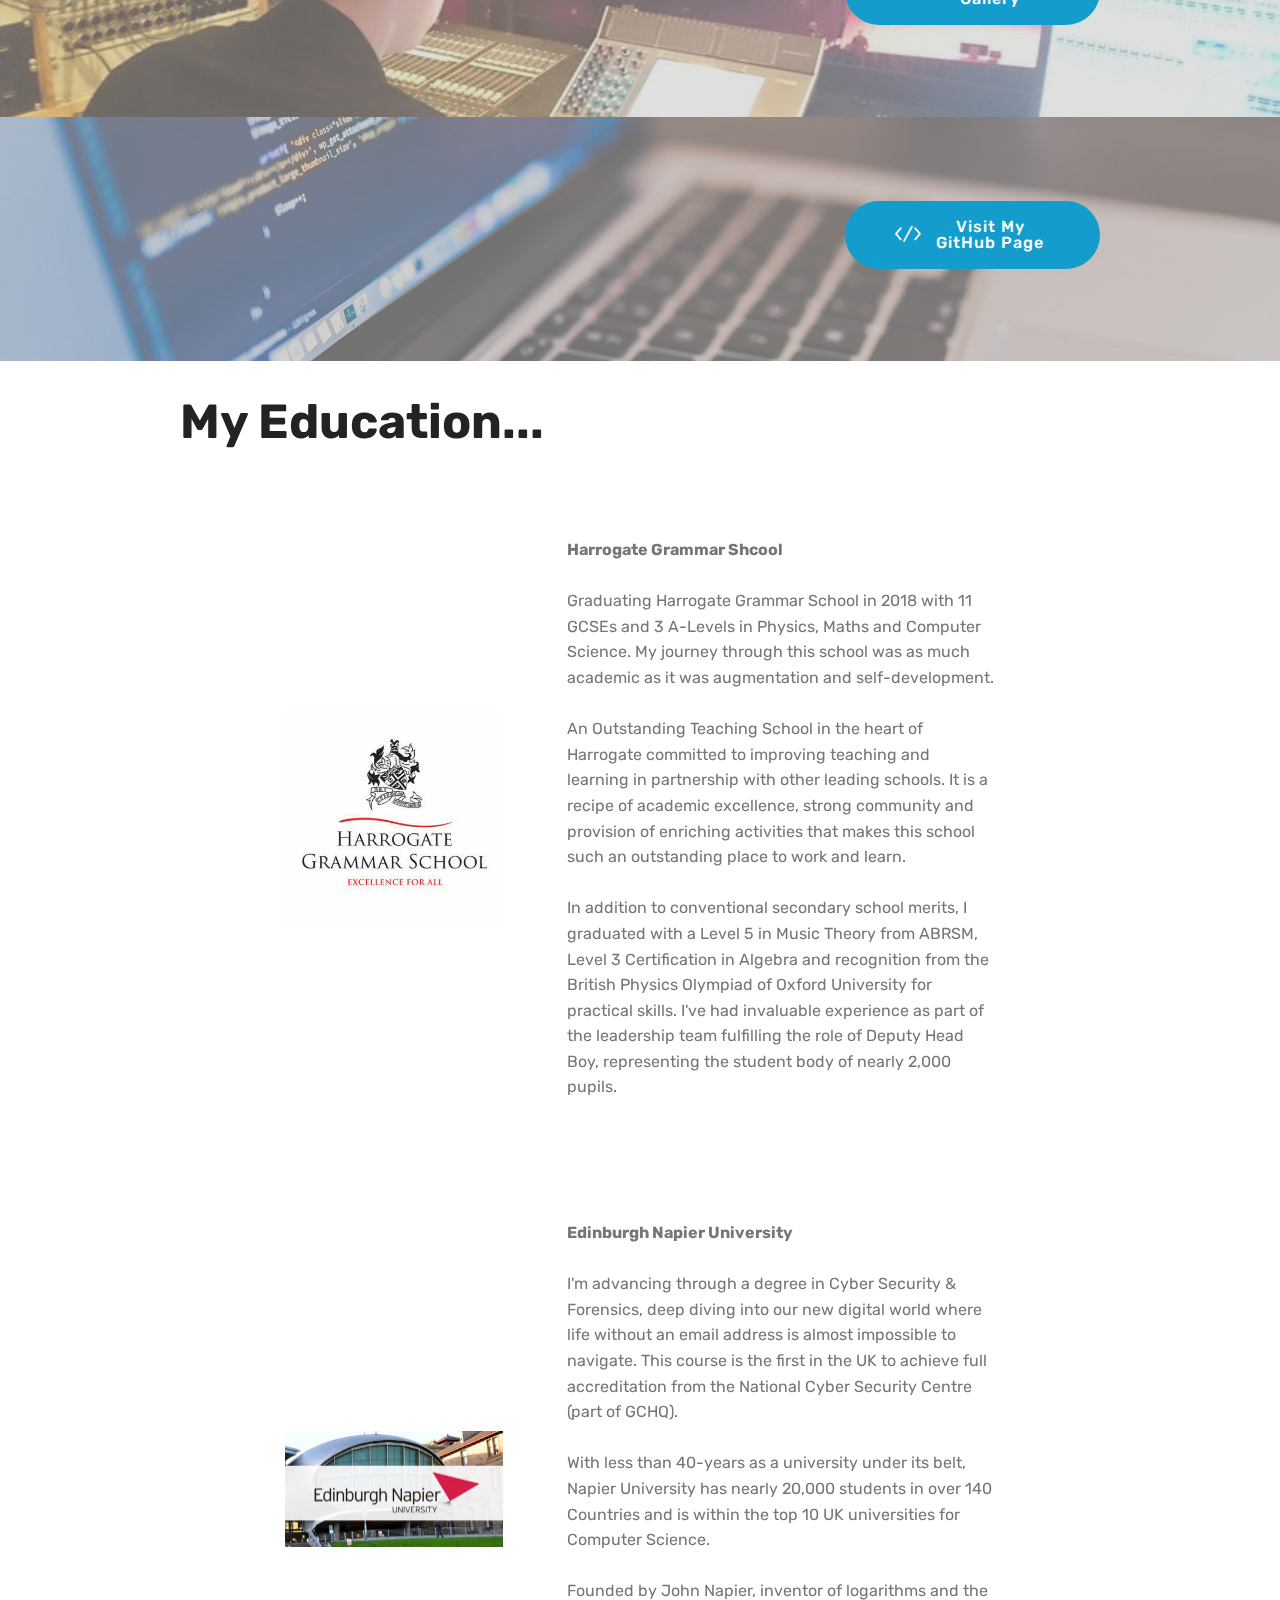
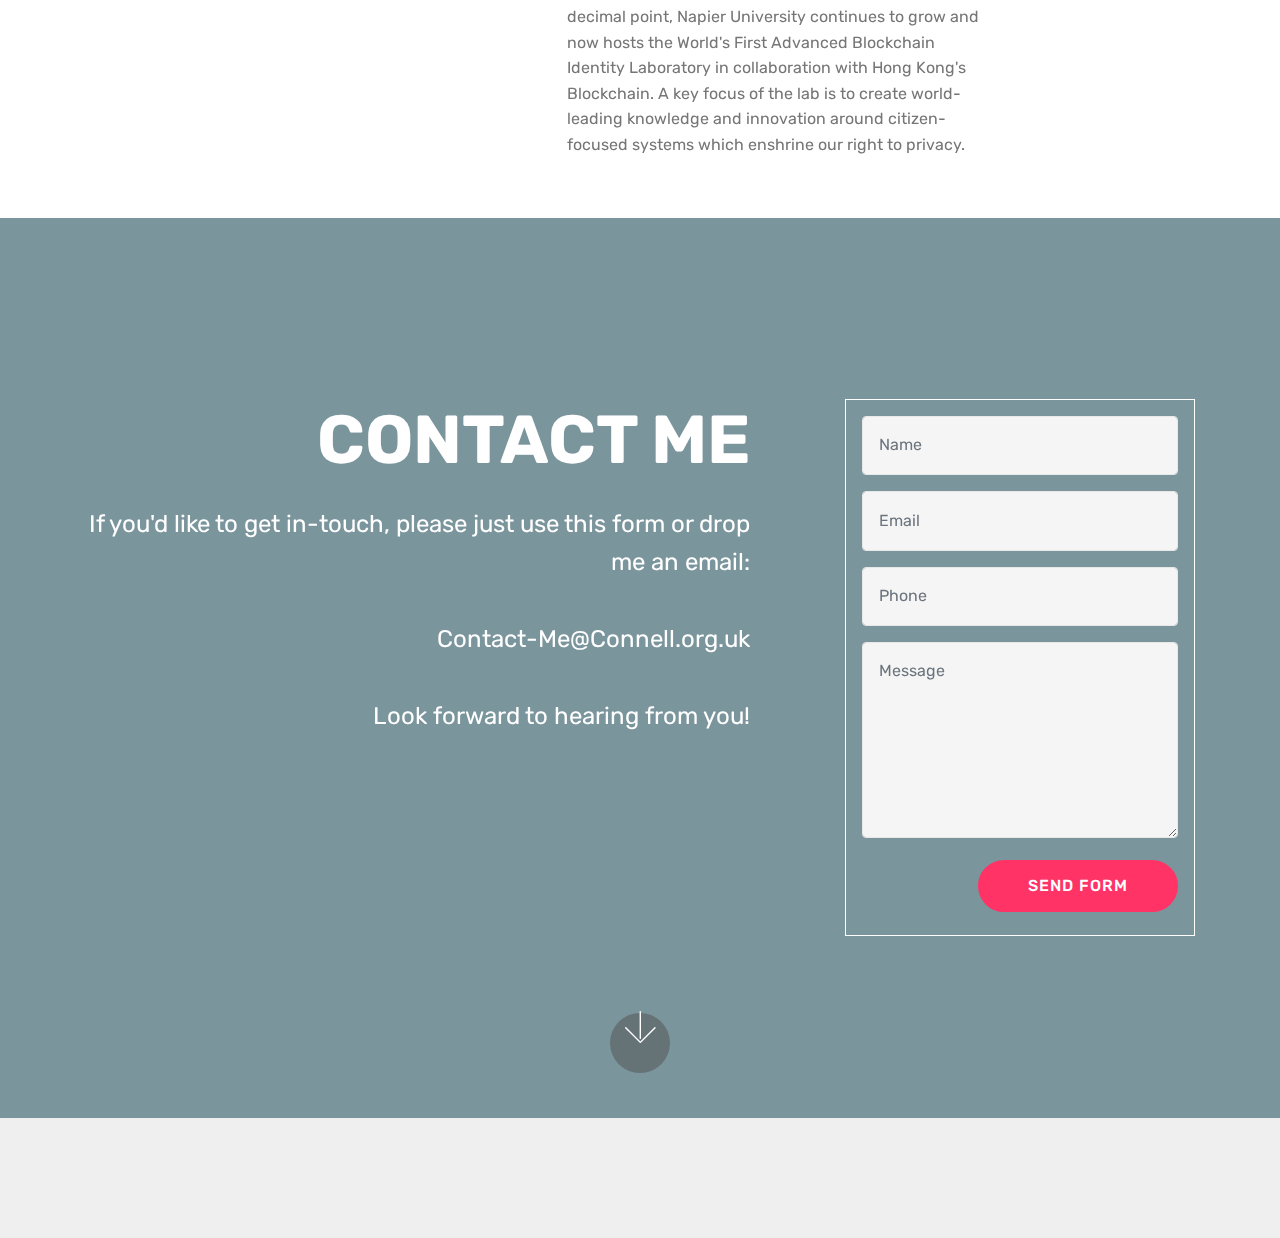
==== commit ef2e3a76: "create github pages" ====
--- a/index.html
+++ b/index.html
@@ -81,7 +81,7 @@
     </nav>
 </section>
 
-<section class="engine"><a href="https://mobirise.info/p">site templates free download</a></section><section class="cid-rgsV8WTUc8 mbr-fullscreen mbr-parallax-background" id="header2-1">
+<section class="engine"><a href="https://mobirise.info/t">free amp template</a></section><section class="cid-rgsV8WTUc8 mbr-fullscreen mbr-parallax-background" id="header2-1">
 
     
 
@@ -173,7 +173,7 @@
                     <div class="media-content">
                         <div class="mbr-section-text">
                             <p class="mbr-text mb-0 mbr-fonts-style display-7">
-                               <strong>Management Information Systems Analyst&nbsp;</strong><br>Working as part of a close-knit team, developing reports and datasets for end-users. Operating with data warehouse systems and Microsoft products to ensure management had the correct information at their disposal to build knowledge and make critical decisions for the global business.&nbsp;<br></p>
+                               <strong>Management Information Systems Analyst&nbsp;</strong><br>An interim summer position supporting the Management Information team's daily operation. Generating, running and maintaining reports on a daily basis through the use of visual basic scripts and SQL queries. Working as part of a close-knit team, developing reports for end-users. Operating with data warehouse systems and Microsoft products to ensure management had the correct information at their disposal to build knowledge and make critical decisions for the global business.<br></p>
                         </div>
                     </div>
                 </div>
@@ -195,7 +195,7 @@
                     </div>
                     <div class="media-content">
                         <div class="mbr-section-text">
-                            <p class="mbr-text mb-0 mbr-fonts-style display-7"><strong>Digital Consultant</strong><br>Liaising with clients to develop their digital footprint. Updating, maintaining and promoting websites, facebook and twitter pages. Supporting the roll-out of new technology for employees, including a 1:1 field device scheme and office 365 migration. <a href="http://www.jandlbradleyplumbingandheating.co.uk" target="_blank" class="text-info"><strong>Example Site</strong></a><br></p>
+                            <p class="mbr-text mb-0 mbr-fonts-style display-7"><strong>Digital Consultant</strong><br>Maintaining, updating and promoting the web image of local businesses and providing remote technical support through their daily business operations. Liaising with clients to develop their digital footprint. Managing websites, Facebook and twitter pages. Supporting the roll-out of new technology for employees, including a 1:1 field device scheme and office 365 migration.<br></p>
                         </div>
                     </div>
                 </div>
@@ -218,7 +218,7 @@
                     <div class="media-content">
                         <div class="mbr-section-text">
                             <p class="mbr-text mb-0 mbr-fonts-style display-7">
-                               <strong>Finance Coordinator&nbsp;</strong><br>Working as part of the core committee for Edinburgh RAG (Raising and Giving), a group across Edinburgh dedicated to raising money for charity. We do this in a number of ways but are perhaps most famous for our legendary sponsored hitchhike events, RAG Week, and the Meadows Marathon. Looking after budgets, financial planning, and procedures. &nbsp;<br></p>
+                               <strong>Finance Coordinator&nbsp;</strong><br>Working as part of the core committee for Edinburgh RAG (Raising and Giving), a group across Edinburgh dedicated to raising money for charity. We do this in a number of ways but are perhaps most famous for our legendary sponsored hitchhike events, RAG Week, and the Meadows Marathon. Looking after budgets, financial planning and procedures.<br></p>
                         </div>
                     </div>
                 </div>
@@ -241,7 +241,7 @@
                     <div class="media-content">
                         <div class="mbr-section-text">
                             <p class="mbr-text mb-0 mbr-fonts-style display-7">
-                               <strong>Store Assistant</strong><br>Advising, serving customers, moving, and replenishing stock, carrying out housekeeping activities and handling cash and card transactions according to set procedures. <br></p>
+                               <strong>Store Assistant</strong><br>A part-time position, late evenings after University classes. Advising, serving customers, moving, and replenishing stock, carrying out housekeeping activities and handling cash and card transactions according to set procedures. <br></p>
                         </div>
                     </div>
                 </div>
@@ -264,7 +264,7 @@
                     <div class="media-content">
                         <div class="mbr-section-text">
                             <p class="mbr-text mb-0 mbr-fonts-style display-7">
-                               <strong>Sales Advisor</strong><br>A people and performance focussed role developing my ability to work in a fast-paced environment and to maintain first-class store standards. Delivering exceptional customer service and help to build customer loyalty towards the brand. Achieving and surpassing individual and team targets.<br></p>
+                               <strong>Sales Advisor</strong><br>A people and performance focused role developing my ability to work in a fast-paced environment and to maintain first-class store standards. Delivering exceptional customer service and help to build loyalty towards the brand. Achieving and surpassing individual and team targets. Working weekends and after school to support the full-time staff.<br></p>
                         </div>
                     </div>
                 </div>
@@ -287,7 +287,7 @@
                     <div class="media-content">
                         <div class="mbr-section-text">
                             <p class="mbr-text mb-0 mbr-fonts-style display-7">
-                               <strong>A/V Technical Team Member &nbsp;</strong><br>As part of a small team, we provided A/V technical assistance to numerous venues across the Harrogate International Centre &amp; Royal Hall. Supporting the setup &amp; running of conferences, concerts and exhibitions.&nbsp;<br></p>
+                               <strong>A/V Technical Team Member &nbsp;</strong><br>A summer position installing, testing and running events in venues throughout the international centre working as part of the technical team. As part of a small team, we provided A/V technical assistance to numerous venues across the Harrogate International Centre &amp; Royal Hall. Supporting the setup &amp; running of conferences, concerts and exhibitions.<br></p>
                         </div>
                     </div>
                 </div>
@@ -310,7 +310,7 @@
                     <div class="media-content">
                         <div class="mbr-section-text">
                             <p class="mbr-text mb-0 mbr-fonts-style display-7">
-                               <strong>Studio Assistant</strong><br>A valuable experience with the KTV Commercial Video Production team. Working in the studio, as well as meeting and undergoing video shoots with clients in the field. Developing bespoke packages tailored to their client's specific needs.&nbsp;<br></p>
+                               <strong>Studio Assistant</strong><br>A valuable experience with the KTV Commercial Video Production team. Working in the studio, as well as meeting and undergoing video shoots with clients in the field. Developing bespoke packages tailored to their client's specific needs in a professional standard.<br></p>
                         </div>
                     </div>
                 </div>
@@ -356,7 +356,7 @@
                     <div class="media-content">
                         <div class="mbr-section-text">
                             <p class="mbr-text mb-0 mbr-fonts-style display-7">
-                               <strong>Resident Assistant</strong><br>As a team, we collaborated to provide nocturnal cover for the student accommodation sites. As key holders, are tasks included attending lock-outs, assisting general queries and supporting the sites in general while the day staff were off duty.&nbsp;<br></p>
+                               <strong>Resident Assistant</strong><br>As a team, we collaborated to provide nocturnal cover for the student accommodation sites. Working with Security as key holders, our tasks include attending lock-outs, assisting general queries and supporting the sites in general while the day staff were off-duty.<br></p>
                         </div>
                     </div>
                 </div>
@@ -485,7 +485,7 @@
     <div class="form-container">
         <div class="media-container-column" data-form-type="formoid">
             <div data-form-alert="" hidden="" class="align-center">Thank you. I'll be in touch!</div>
-            <form class="mbr-form" action="https://mobirise.com/" method="post" data-form-title="Mobirise Form"><input type="hidden" name="email" data-form-email="true" value="Ev2o+ZhcxEDstujZ2phEaItncVwgf3xJNcGCQHLMv8bT1FcHAWLhvfdh4iGrAut1wVa5NPWTA+1jPghWtBNR4YaxaYenwm9Ho2GNu6JfRSctzuyADFCgUwsvTCwTCBYY">
+            <form class="mbr-form" action="https://mobirise.com/" method="post" data-form-title="Mobirise Form"><input type="hidden" name="email" data-form-email="true" value="CPGw9lgkQ6baPWXV1+/iHKlNuQ95oKRRssTUMLUvcRaL61nu5O3rbCIfvf0DFLenIW/xU+BHMcj0PBMXCFE29r9ydc2HGV74J+Qt9QeH8Bo8aWpsqph6sh6CKCXevE8q">
                 <div data-for="name">
                     <div class="form-group">
                         <input type="text" class="form-control px-3" name="name" data-form-field="Name" placeholder="Name" required="" id="name-header15-e">
@@ -520,7 +520,7 @@
     </div>
 </section>
 
-<section class="mbr-social-feed loading" id="feed-c" data-facebook="" data-twitter="CrypticJC11" data-google="" data-posts="10" data-youtube="" data-rv-view="44" style="background-color: rgb(239, 239, 239); padding-top: 80px; padding-bottom: 40px;">
+<section class="mbr-social-feed loading" id="feed-c" data-facebook="" data-twitter="CrypticJC11" data-google="" data-posts="10" data-youtube="" data-rv-view="46" style="background-color: rgb(239, 239, 239); padding-top: 80px; padding-bottom: 40px;">
     
     <img class="social-feed-container-loading" alt="" src="assets/images/loading.svg">
     <div class="social-feed-container">
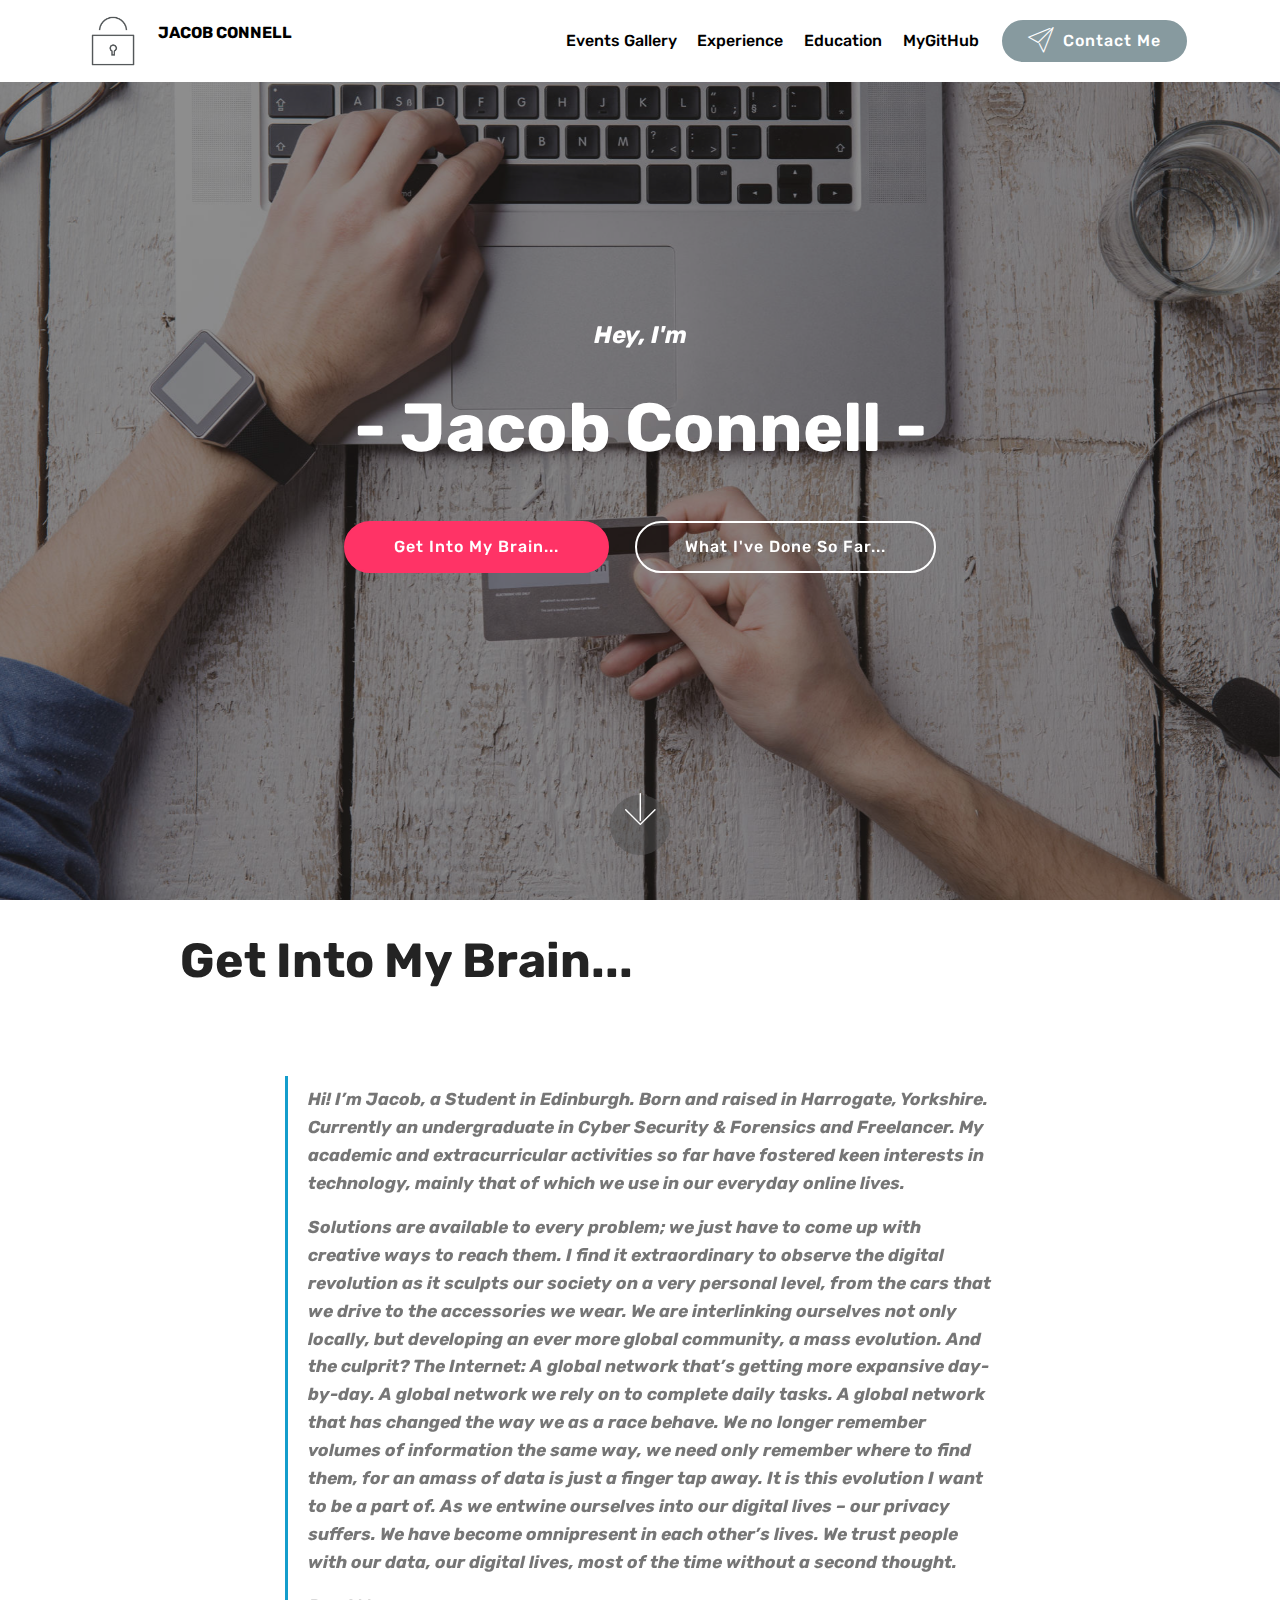
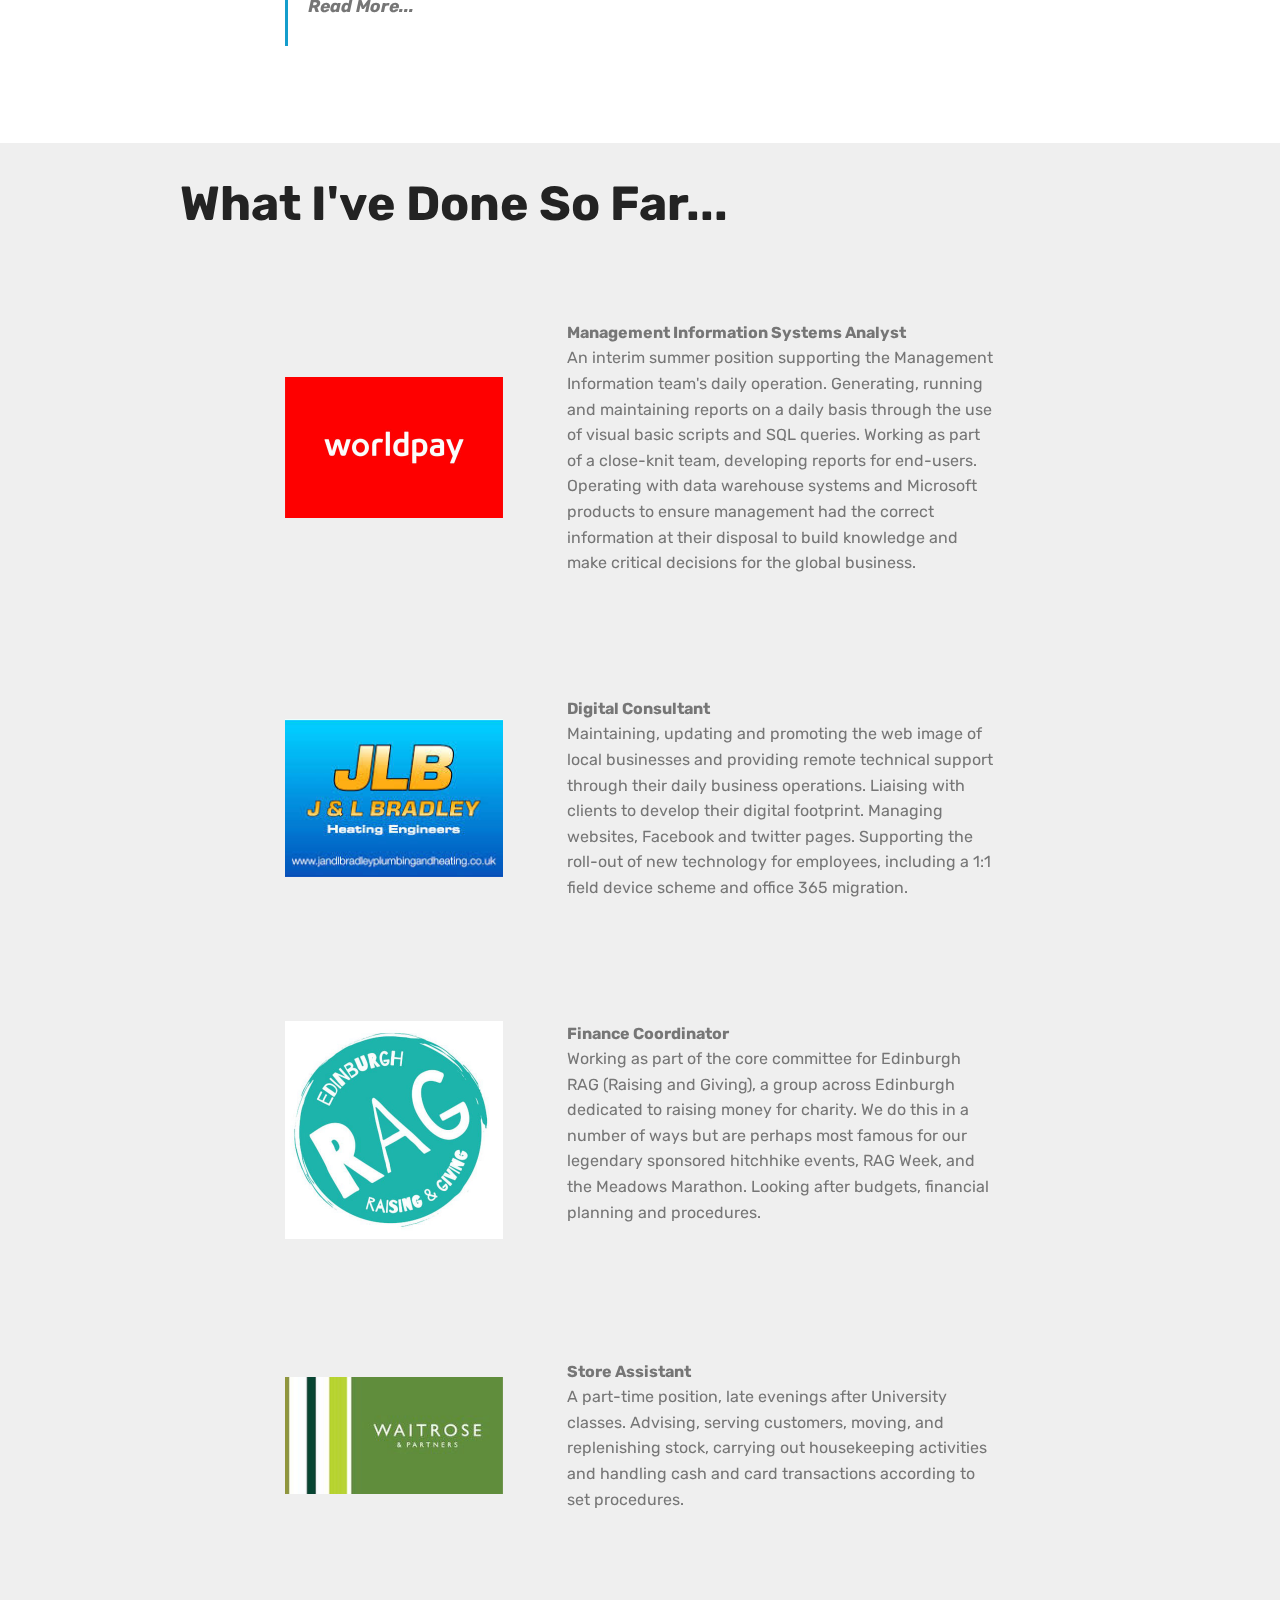
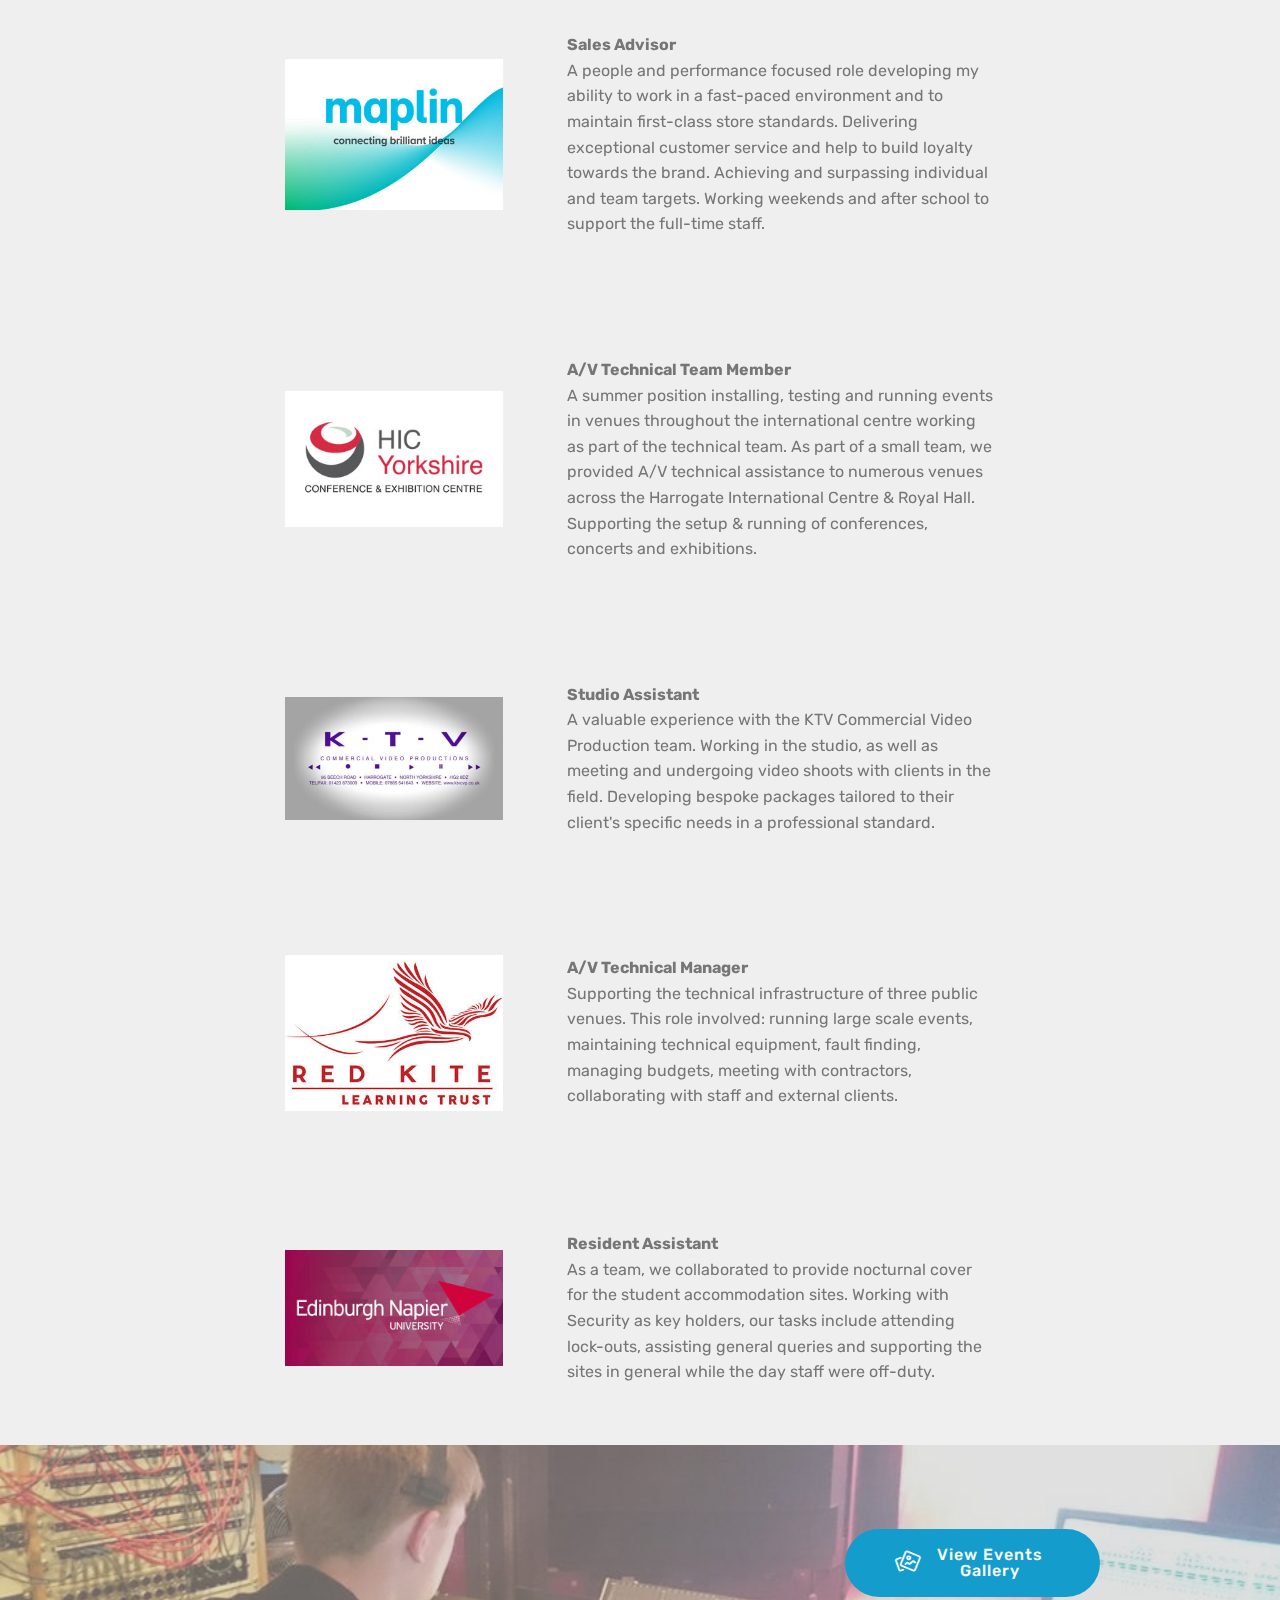
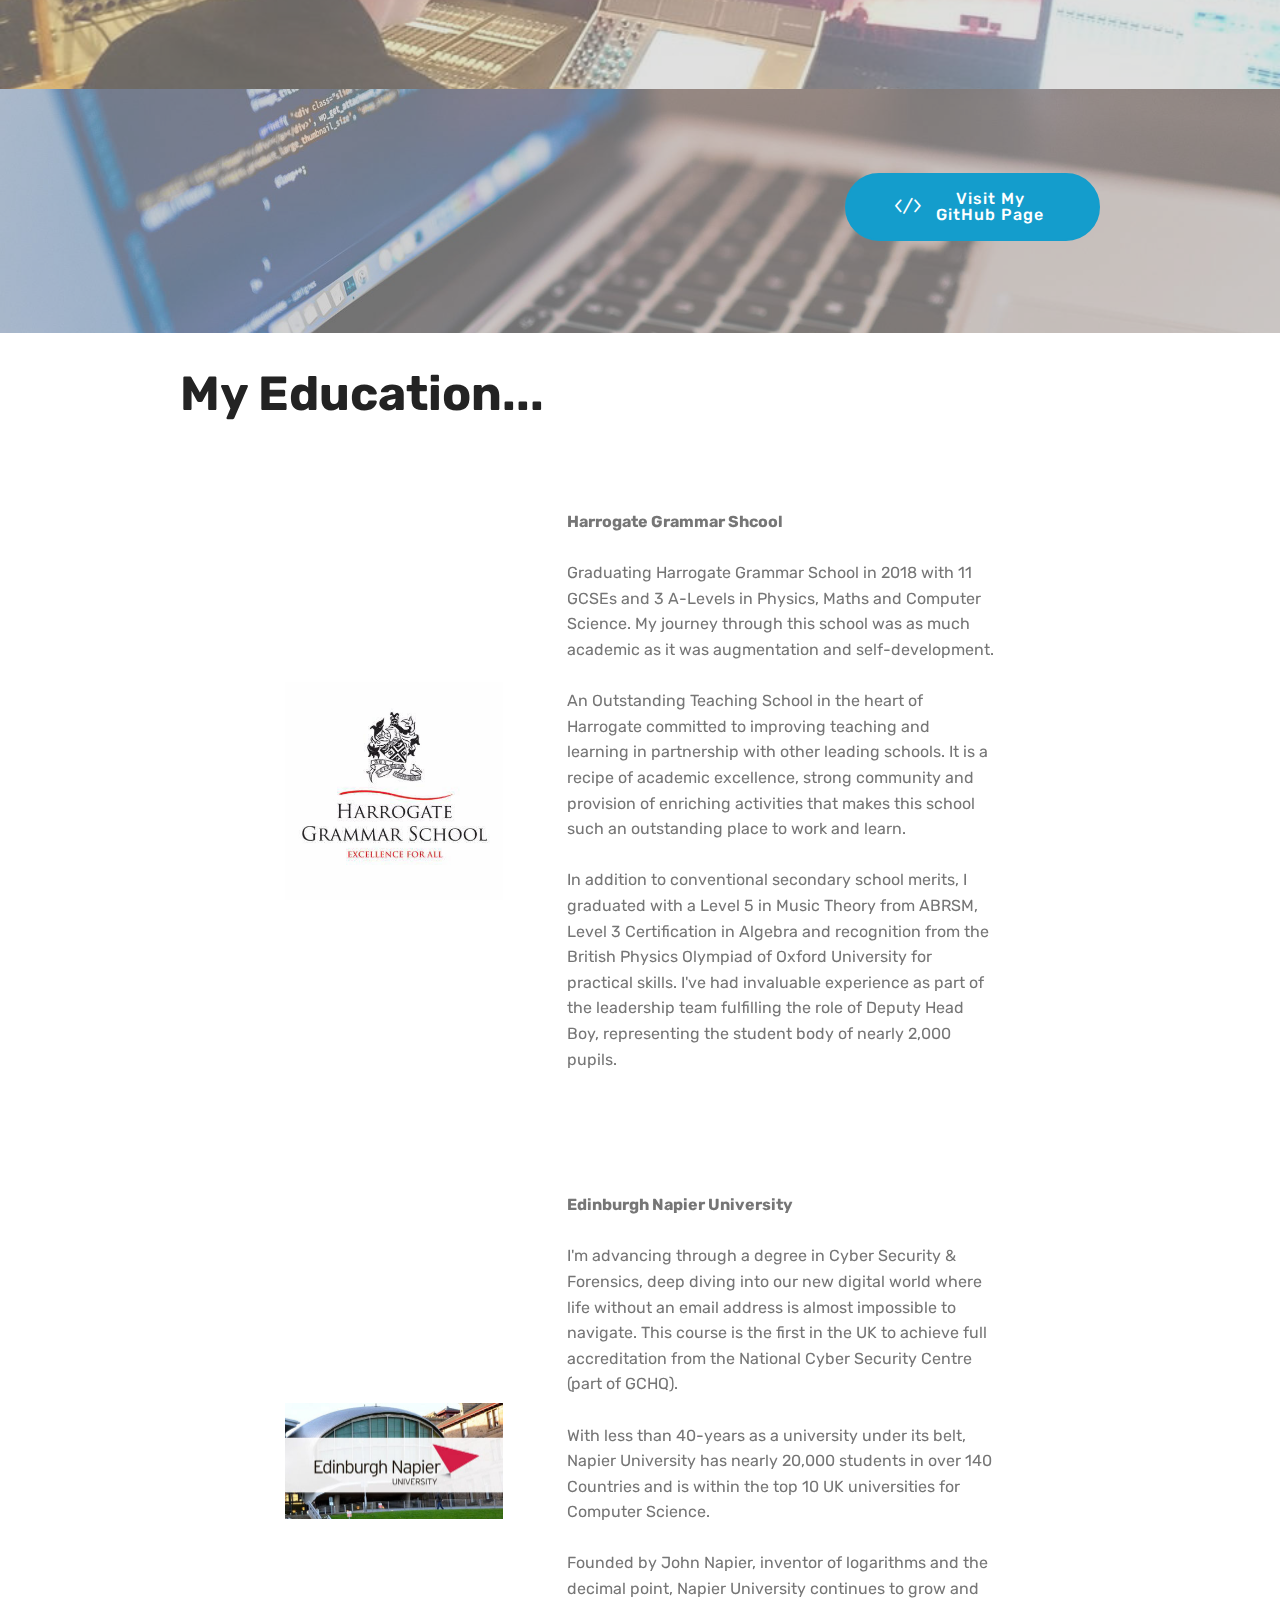
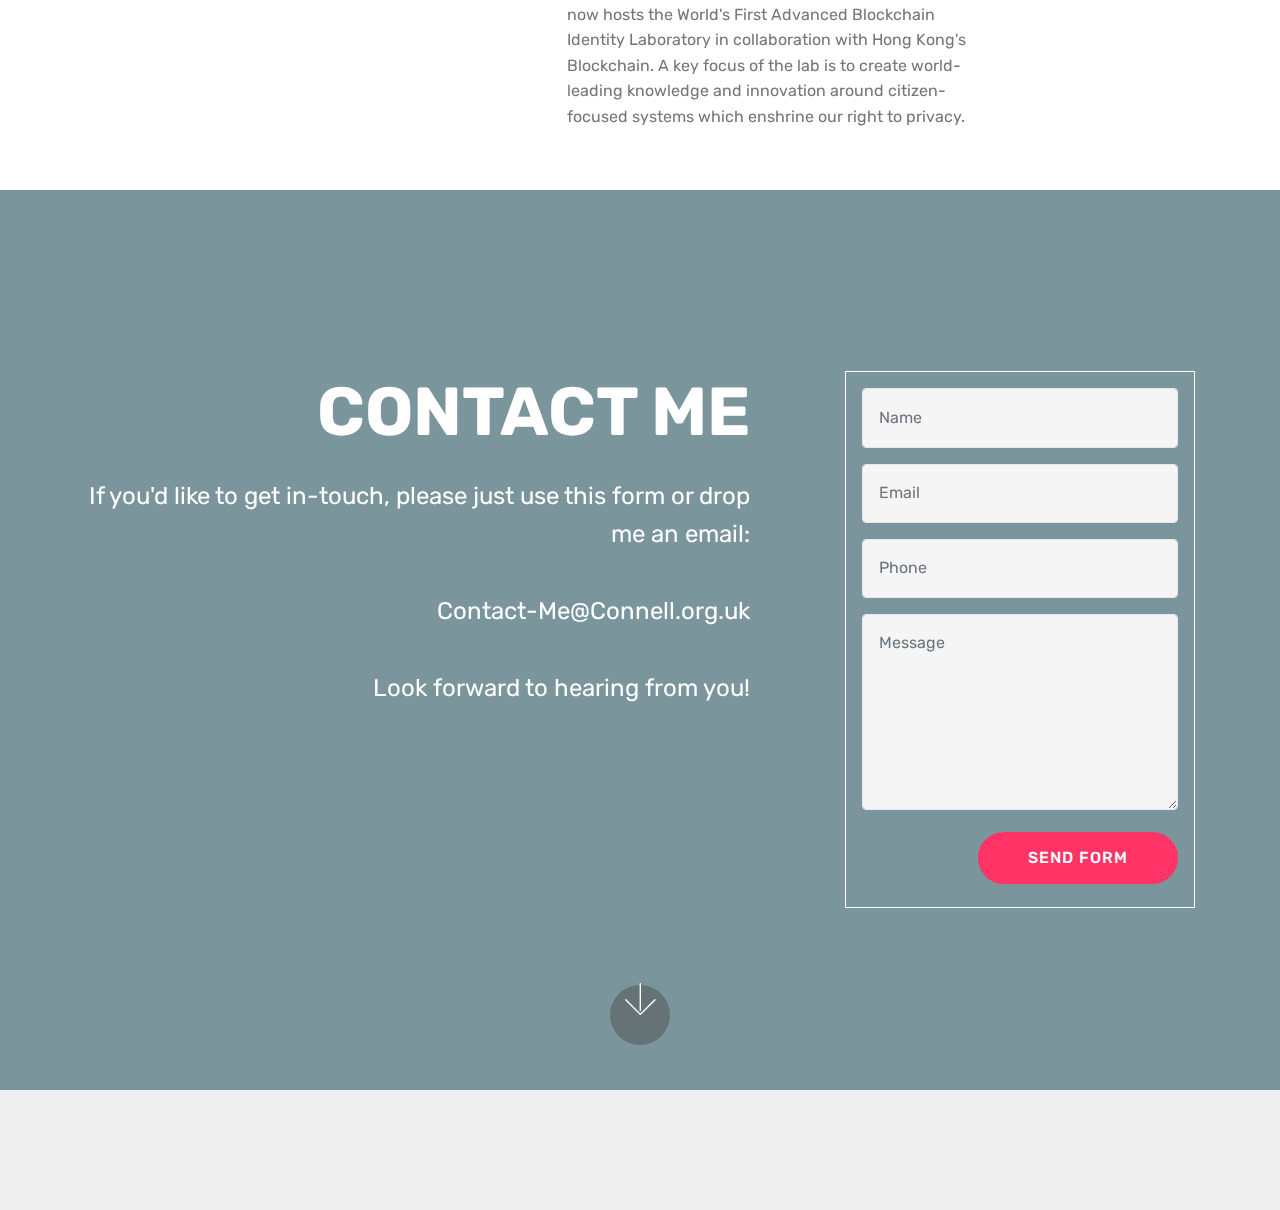
==== commit 23d750c6: "create github pages" ====
--- a/index.html
+++ b/index.html
@@ -81,7 +81,7 @@
     </nav>
 </section>
 
-<section class="engine"><a href="https://mobirise.info/t">free amp template</a></section><section class="cid-rgsV8WTUc8 mbr-fullscreen mbr-parallax-background" id="header2-1">
+<section class="engine"><a href="https://mobirise.info/r">free bootstrap template</a></section><section class="cid-rgsV8WTUc8 mbr-fullscreen mbr-parallax-background" id="header2-1">
 
     
 
@@ -133,7 +133,7 @@
     <div class="container">
         <div class="media-container-row">
             <div class="mbr-text col-12 col-md-8 mbr-fonts-style display-7">
-                <blockquote><p><strong>Solutions are available to every problem; we just have to come up with creative ways to reach them. I find it extraordinary to observe the digital revolution as it sculpts our society on a very personal level, from the cars that we drive to the accessories we wear. We are interlinking ourselves not only locally, but developing an ever more global community, a mass evolution. And the culprit? The Internet: A global network that’s getting more expansive day-by-day. A global network we rely on to complete daily tasks. A global network that has changed the way we as a race behave. We no longer remember volumes of information the same way, we need only remember where to find them, for an amass of data is just a finger tap away. It is this evolution I want to be a part of. As we entwine ourselves into our digital lives – our privacy suffers. We have become omnipresent in each other lives. We trust cooperation’s with our data, our digital lives, most of the time without a second thought.&nbsp;</strong></p><p><strong>Hi! I’m Jacob, a Student in Edinburgh. Born and raised in Harrogate, Yorkshire. Currently an undergraduate in Cyber Security &amp; Forensics and Freelancer. My academic and extracurricular activities so far have fostered keen interests in technology, mainly that of which we use in our everyday online lives.</strong></p><p><strong>Read More...</strong></p></blockquote>
+                <blockquote><p><strong>Hi! I’m Jacob, a Student in Edinburgh. Born and raised in Harrogate, Yorkshire. Currently an undergraduate in Cyber Security &amp; Forensics and Freelancer. My academic and extracurricular activities so far have fostered keen interests in technology, mainly that of which we use in our everyday online lives.</strong></p><p><strong>Solutions are available to every problem; we just have to come up with creative ways to reach them. I find it extraordinary to observe the digital revolution as it sculpts our society on a very personal level, from the cars that we drive to the accessories we wear. We are interlinking ourselves not only locally, but developing an ever more global community, a mass evolution. And the culprit? The Internet: A global network that’s getting more expansive day-by-day. A global network we rely on to complete daily tasks. A global network that has changed the way we as a race behave. We no longer remember volumes of information the same way, we need only remember where to find them, for an amass of data is just a finger tap away. It is this evolution I want to be a part of. As we entwine ourselves into our digital lives – our privacy suffers. We have become omnipresent in each other’s lives. We trust people with our data, our digital lives, most of the time without a second thought.&nbsp;</strong></p><p><strong>Read More...</strong></p></blockquote>
             </div>
         </div>
     </div>
@@ -485,7 +485,7 @@
     <div class="form-container">
         <div class="media-container-column" data-form-type="formoid">
             <div data-form-alert="" hidden="" class="align-center">Thank you. I'll be in touch!</div>
-            <form class="mbr-form" action="https://mobirise.com/" method="post" data-form-title="Mobirise Form"><input type="hidden" name="email" data-form-email="true" value="CPGw9lgkQ6baPWXV1+/iHKlNuQ95oKRRssTUMLUvcRaL61nu5O3rbCIfvf0DFLenIW/xU+BHMcj0PBMXCFE29r9ydc2HGV74J+Qt9QeH8Bo8aWpsqph6sh6CKCXevE8q">
+            <form class="mbr-form" action="https://mobirise.com/" method="post" data-form-title="Mobirise Form"><input type="hidden" name="email" data-form-email="true" value="J+exuEpoXNSbESAKATgYZkkK8NjC/sIynLfUywsPhliB6vsDwrpHO7kKjVbrNROqR3VwU6Od1yEF9Vf0Lk2SyDPKJfIqKiLavPE/V/ncFMnFjy6f+lPN5o7kGWppz2nt">
                 <div data-for="name">
                     <div class="form-group">
                         <input type="text" class="form-control px-3" name="name" data-form-field="Name" placeholder="Name" required="" id="name-header15-e">
